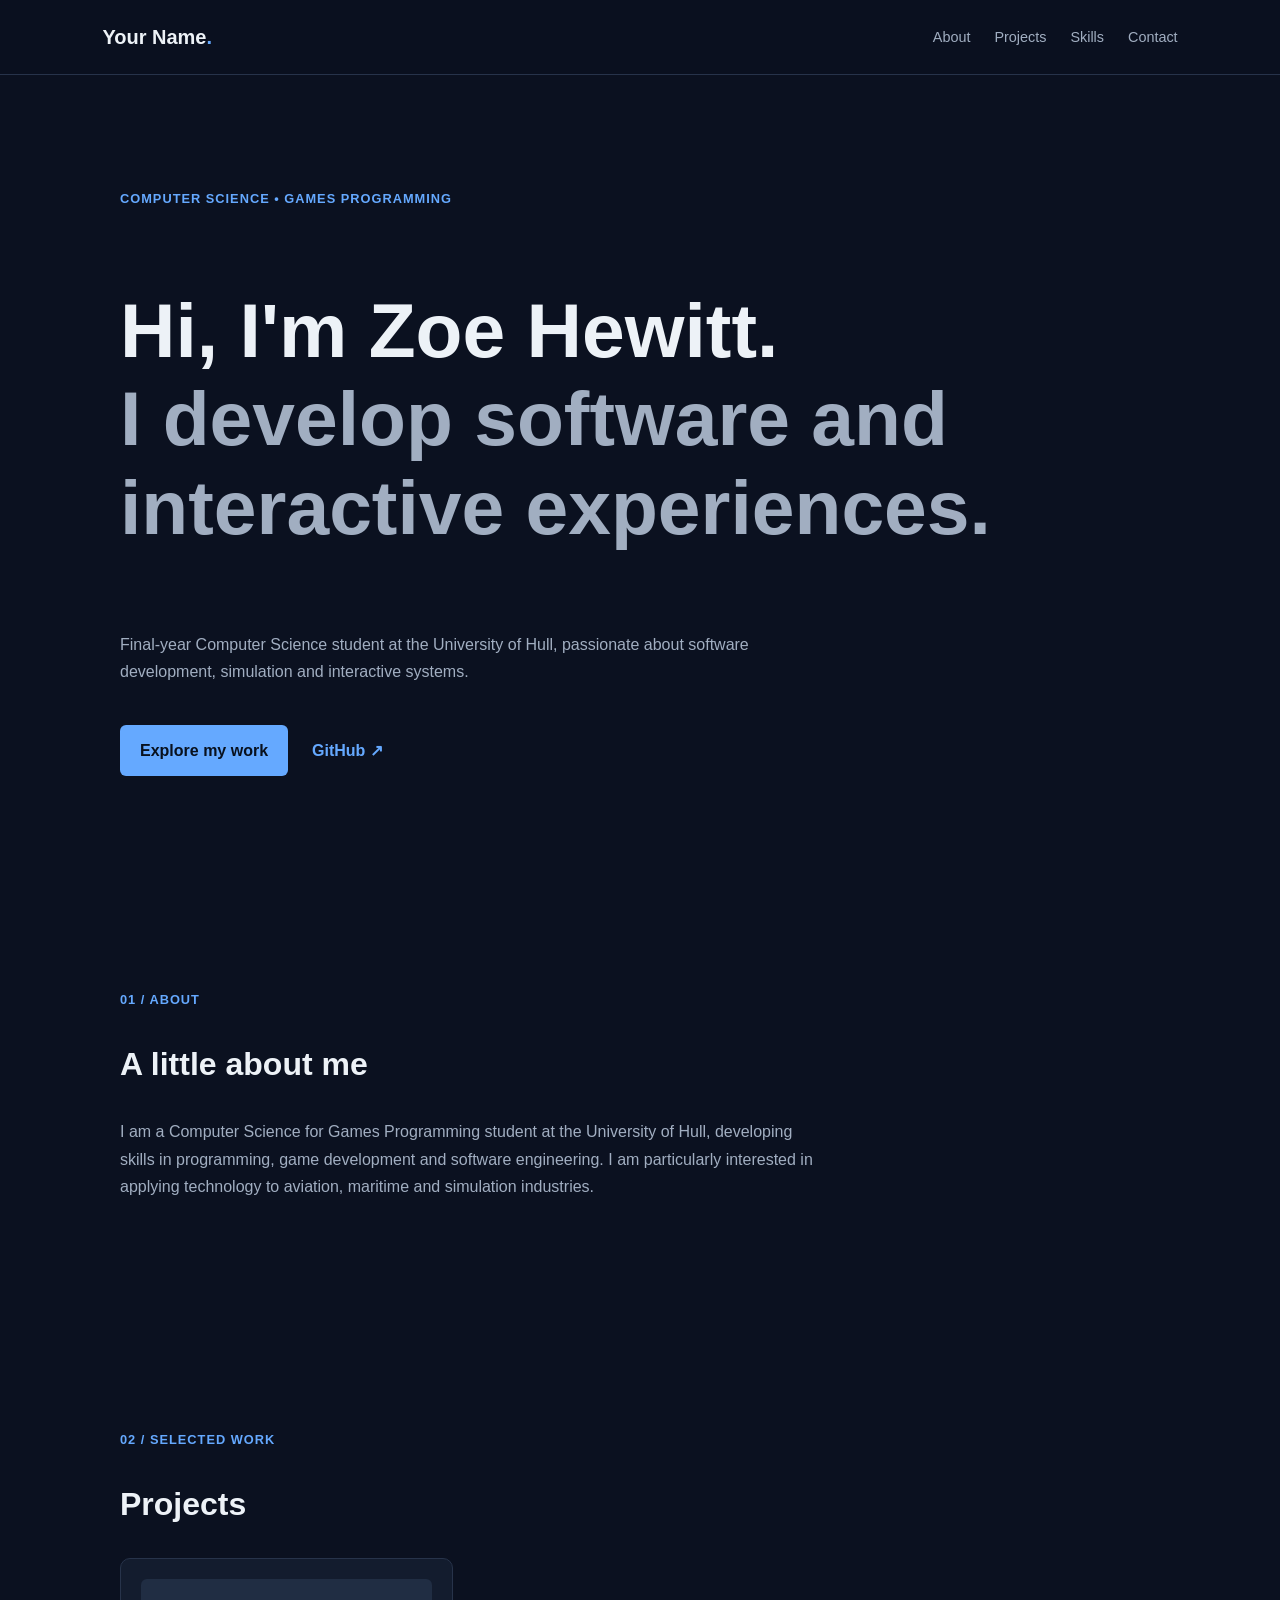
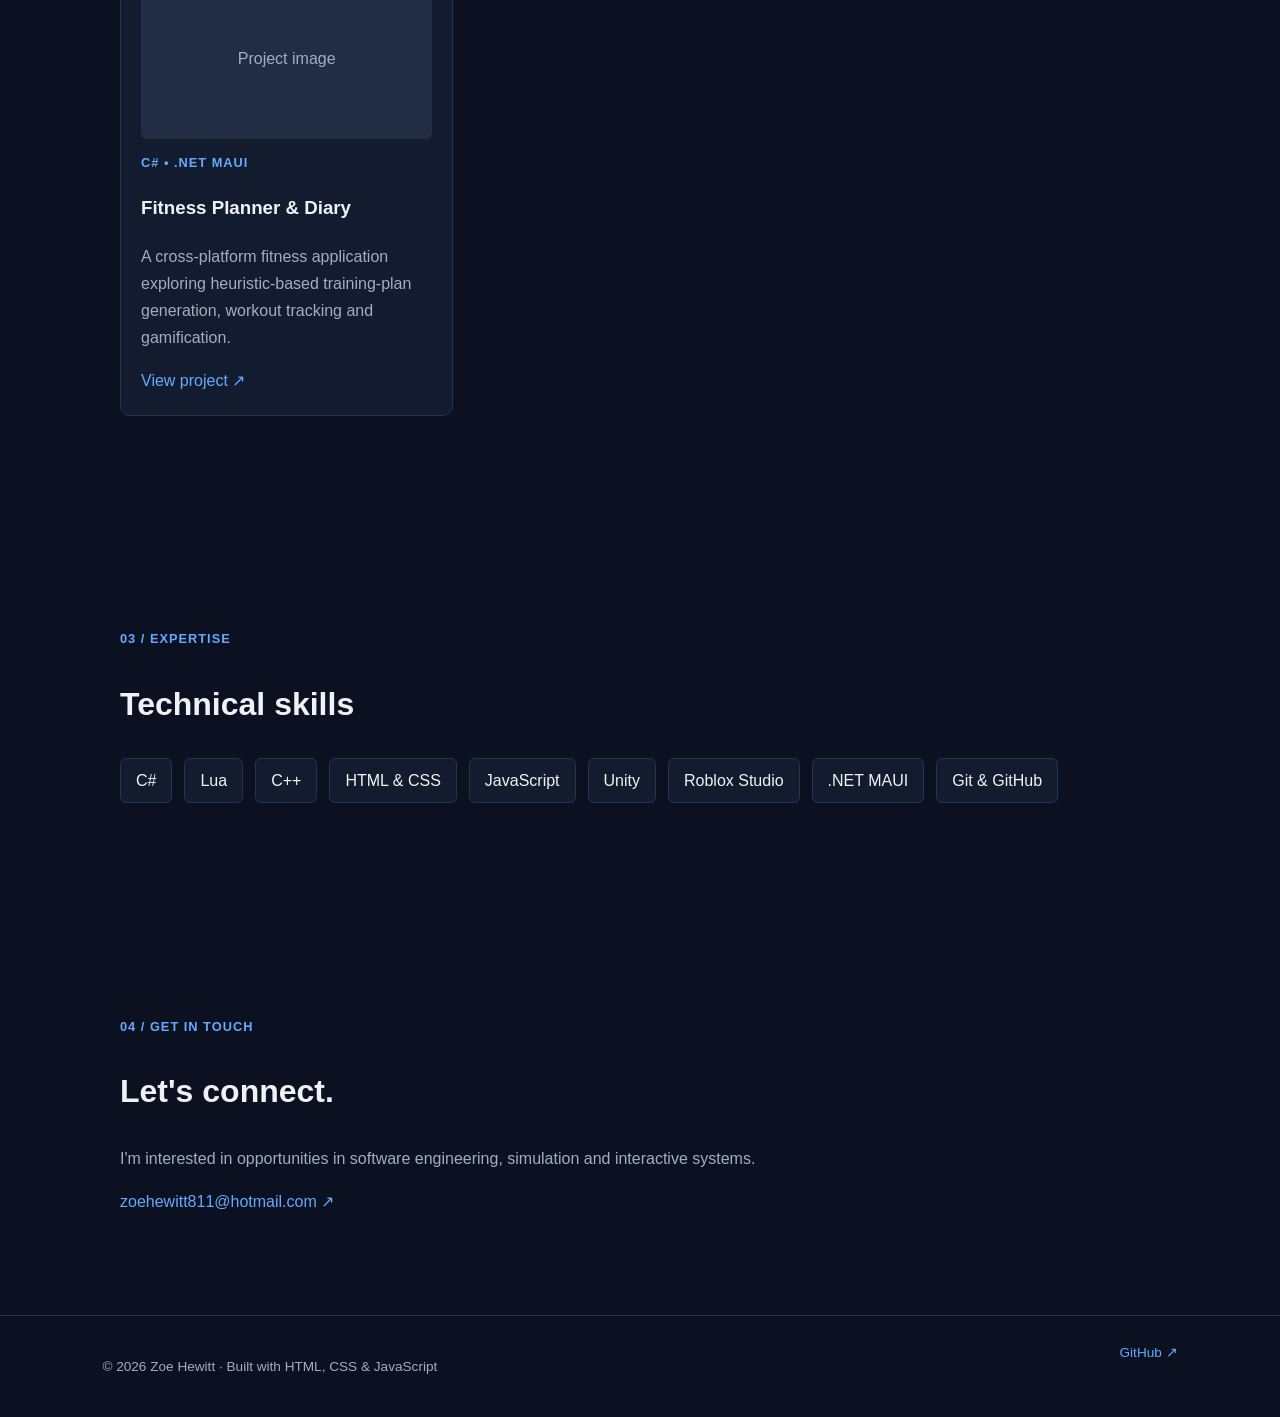
==== index.html @ d2ff05b0 "Added initial .html and style files for the beginning of a website design" ====
<!DOCTYPE html>
<html lang="en">
<head>
  <meta charset="UTF-8">
  <meta name="viewport" content="width=device-width, initial-scale=1.0">
  <meta name="description" content="Portfolio of Zoe Hewitt, a Computer Science student specialising in games programming and software development.">
  <title>Your Name | Software Developer</title>
  <link rel="stylesheet" href="css/style.css">
  <script src="js/script.js" defer></script>
</head>
<body>
  <header class="navbar">
    <a class="logo" href="#home">Your Name<span>.</span></a>
    <nav>
      <a href="#about">About</a>
      <a href="#projects">Projects</a>
      <a href="#skills">Skills</a>
      <a href="#contact">Contact</a>
    </nav>
  </header>

  <main>
    <section id="home" class="hero">
      <p class="eyebrow">Computer Science • Games Programming</p>
      <h1>Hi, I'm Zoe Hewitt.<br>
        <span>I develop software and interactive experiences.</span>
      </h1>
      <p class="intro">
        Final-year Computer Science student at the
        University of Hull, passionate about software
        development, simulation and interactive systems.
      </p>
      <div class="actions">
        <a class="button" href="#projects">Explore my work</a>
        <a class="text-link" href="https://github.com/ZoeH811">
          GitHub ↗
        </a>
      </div>
    </section>

    <section id="about" class="section">
      <p class="eyebrow">01 / About</p>
      <h2>A little about me</h2>
      <p>
        I am a Computer Science for Games Programming
        student at the University of Hull, developing
        skills in programming, game development and
        software engineering. I am particularly
        interested in applying technology to aviation,
        maritime and simulation industries.
      </p>
    </section>

    <section id="projects" class="section">
      <p class="eyebrow">02 / Selected work</p>
      <h2>Projects</h2>
      <div class="project-grid">
        <article class="project-card">
          <div class="project-image">Project image</div>
          <p class="tag">C# • .NET MAUI</p>
          <h3>Fitness Planner & Diary</h3>
          <p>
            A cross-platform fitness application
            exploring heuristic-based training-plan
            generation, workout tracking and gamification.
          </p>
          <a href="#">View project ↗</a>
        </article>
      </div>
    </section>

    <section id="skills" class="section">
      <p class="eyebrow">03 / Expertise</p>
      <h2>Technical skills</h2>
      <div class="skills">
        <span>C#</span>
        <span>Lua</span>
        <span>C++</span>
        <span>HTML & CSS</span>
        <span>JavaScript</span>
        <span>Unity</span>
        <span>Roblox Studio</span>
        <span>.NET MAUI</span>
        <span>Git & GitHub</span>
      </div>
    </section>

    <section id="contact" class="section">
      <p class="eyebrow">04 / Get in touch</p>
      <h2>Let's connect.</h2>
      <p>I'm interested in opportunities in software
        engineering, simulation and interactive systems.</p>
      <a href="mailto:zoehewitt811@hotmail.com">
        zoehewitt811@hotmail.com ↗
      </a>
    </section>
  </main>

  <footer>
    <p>© 2026 Zoe Hewitt · Built with HTML, CSS & JavaScript</p>
    <a href="https://github.com/ZoeH811">GitHub ↗</a>
  </footer>
</body>
</html>
---- css/style.css ----
:root {
  --background: #0b1120;
  --surface: #131c2e;
  --text: #edf2f7;
  --muted: #a1aec1;
  --accent: #65a9ff;
  --border: #27334a;
}

* {
  box-sizing: border-box;
  scroll-behavior: smooth;
}

body {
  margin: 0;
  background: var(--background);
  color: var(--text);
  font-family: Arial, sans-serif;
  line-height: 1.7;
}

a {
  color: var(--accent);
  text-decoration: none;
}

a:hover {
  text-decoration: underline;
}

.navbar {
  display: flex;
  justify-content: space-between;
  align-items: center;
  padding: 20px 8%;
  border-bottom: 1px solid var(--border);
  position: sticky;
  top: 0;
  background: rgba(11, 17, 32, 0.95);
  z-index: 10;
}

.logo {
  font-size: 1.25rem;
  font-weight: bold;
  color: var(--text);
}

.logo span {
  color: var(--accent);
}

nav {
  display: flex;
  gap: 24px;
}

nav a {
  color: var(--muted);
  font-size: 0.9rem;
}

.hero, .section {
  max-width: 1100px;
  margin: auto;
  padding: 100px 30px;
}

.hero {
  min-height: 75vh;
  display: flex;
  flex-direction: column;
  justify-content: center;
  align-items: flex-start;
}

.eyebrow, .tag {
  color: var(--accent);
  font-size: 0.8rem;
  font-weight: bold;
  letter-spacing: 1px;
  text-transform: uppercase;
}

h1 {
  font-size: clamp(2.5rem, 6vw, 4.8rem);
  line-height: 1.15;
  max-width: 950px;
}

h1 span {
  color: var(--muted);
}

h2 {
  font-size: 2rem;
}

.intro, .section > p:not(.eyebrow) {
  color: var(--muted);
  max-width: 700px;
}

.actions {
  display: flex;
  align-items: center;
  gap: 24px;
  margin-top: 24px;
}

.button {
  padding: 12px 20px;
  border-radius: 6px;
  color: #08111e;
  background: var(--accent);
  font-weight: bold;
}

.text-link {
  font-weight: bold;
}

.project-grid {
  display: grid;
  grid-template-columns: repeat(3, 1fr);
  gap: 20px;
}

.project-card {
  padding: 20px;
  background: var(--surface);
  border: 1px solid var(--border);
  border-radius: 10px;
}

.project-image {
  height: 160px;
  background: #202d43;
  border-radius: 6px;
  display: grid;
  place-items: center;
  color: var(--muted);
}

.project-card p:not(.tag) {
  color: var(--muted);
}

.skills {
  display: flex;
  flex-wrap: wrap;
  gap: 12px;
}

.skills span {
  background: var(--surface);
  border: 1px solid var(--border);
  padding: 8px 15px;
  border-radius: 6px;
}

footer {
  padding: 25px 8%;
  border-top: 1px solid var(--border);
  display: flex;
  justify-content: space-between;
  color: var(--muted);
  font-size: 0.85rem;
}

@media (max-width: 700px) {
  .navbar {
    flex-direction: column;
    gap: 12px;
  }

  nav {
    gap: 14px;
    flex-wrap: wrap;
    justify-content: center;
  }

  .hero, .section {
    padding: 65px 22px;
  }

  .project-grid {
    grid-template-columns: 1fr;
  }

  footer {
    flex-direction: column;
    gap: 8px;
  }
}
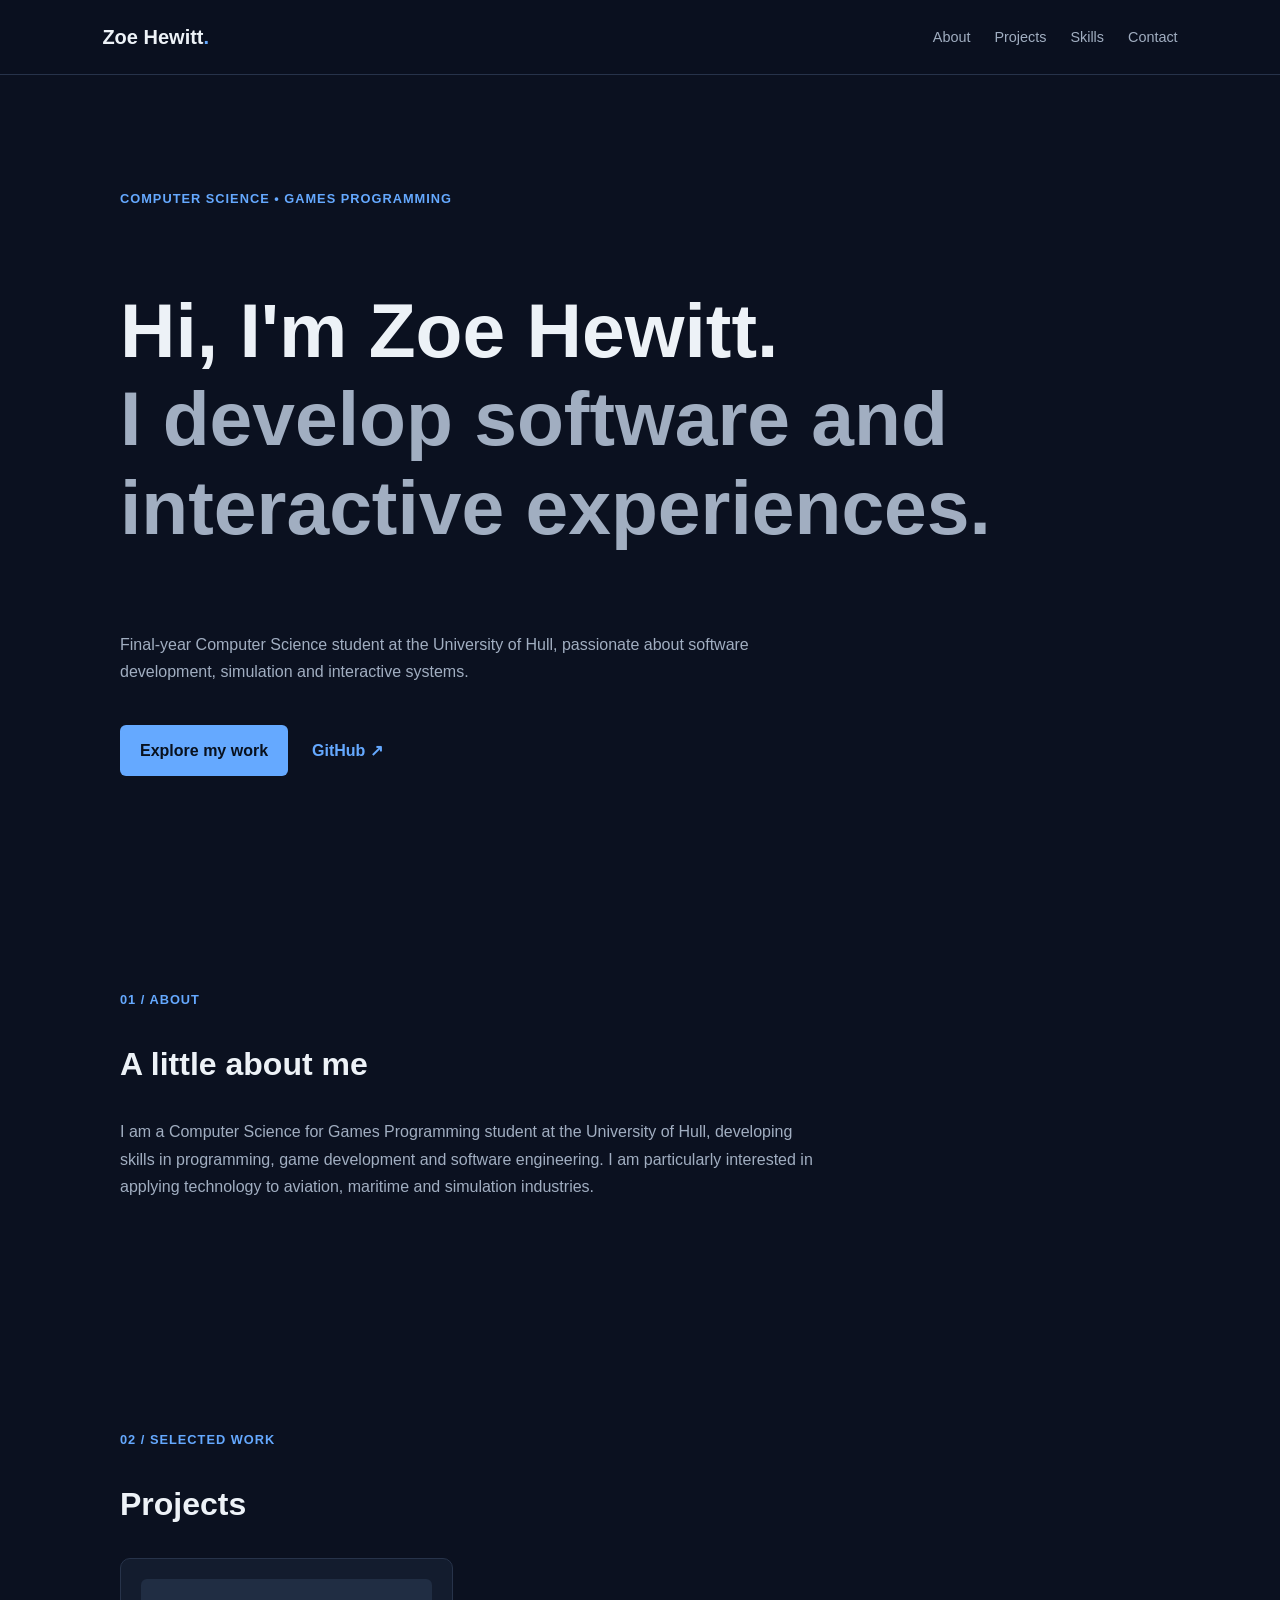
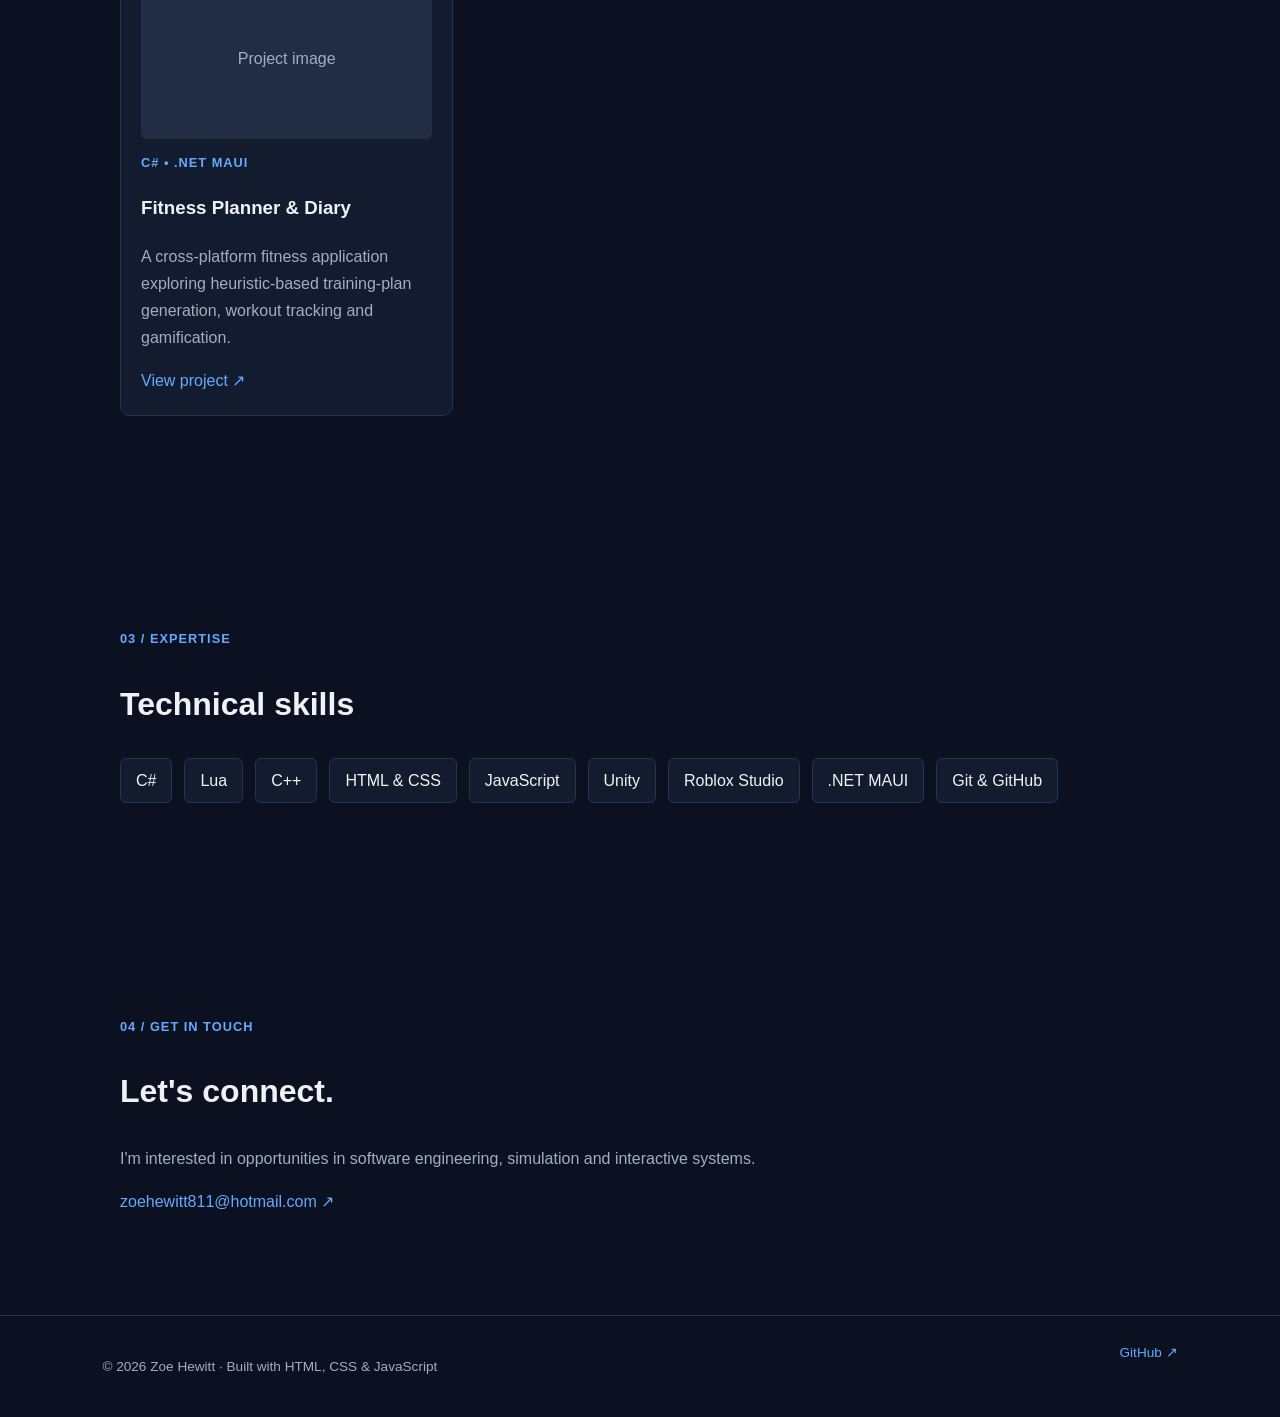
==== commit 43a98568: "Update index.html" ====
--- a/index.html
+++ b/index.html
@@ -11,7 +11,7 @@
 </head>
 <body>
   <header class="navbar">
-    <a class="logo" href="#home">Your Name<span>.</span></a>
+    <a class="logo" href="#home">Zoe Hewitt<span>.</span></a>
     <nav>
       <a href="#about">About</a>
       <a href="#projects">Projects</a>
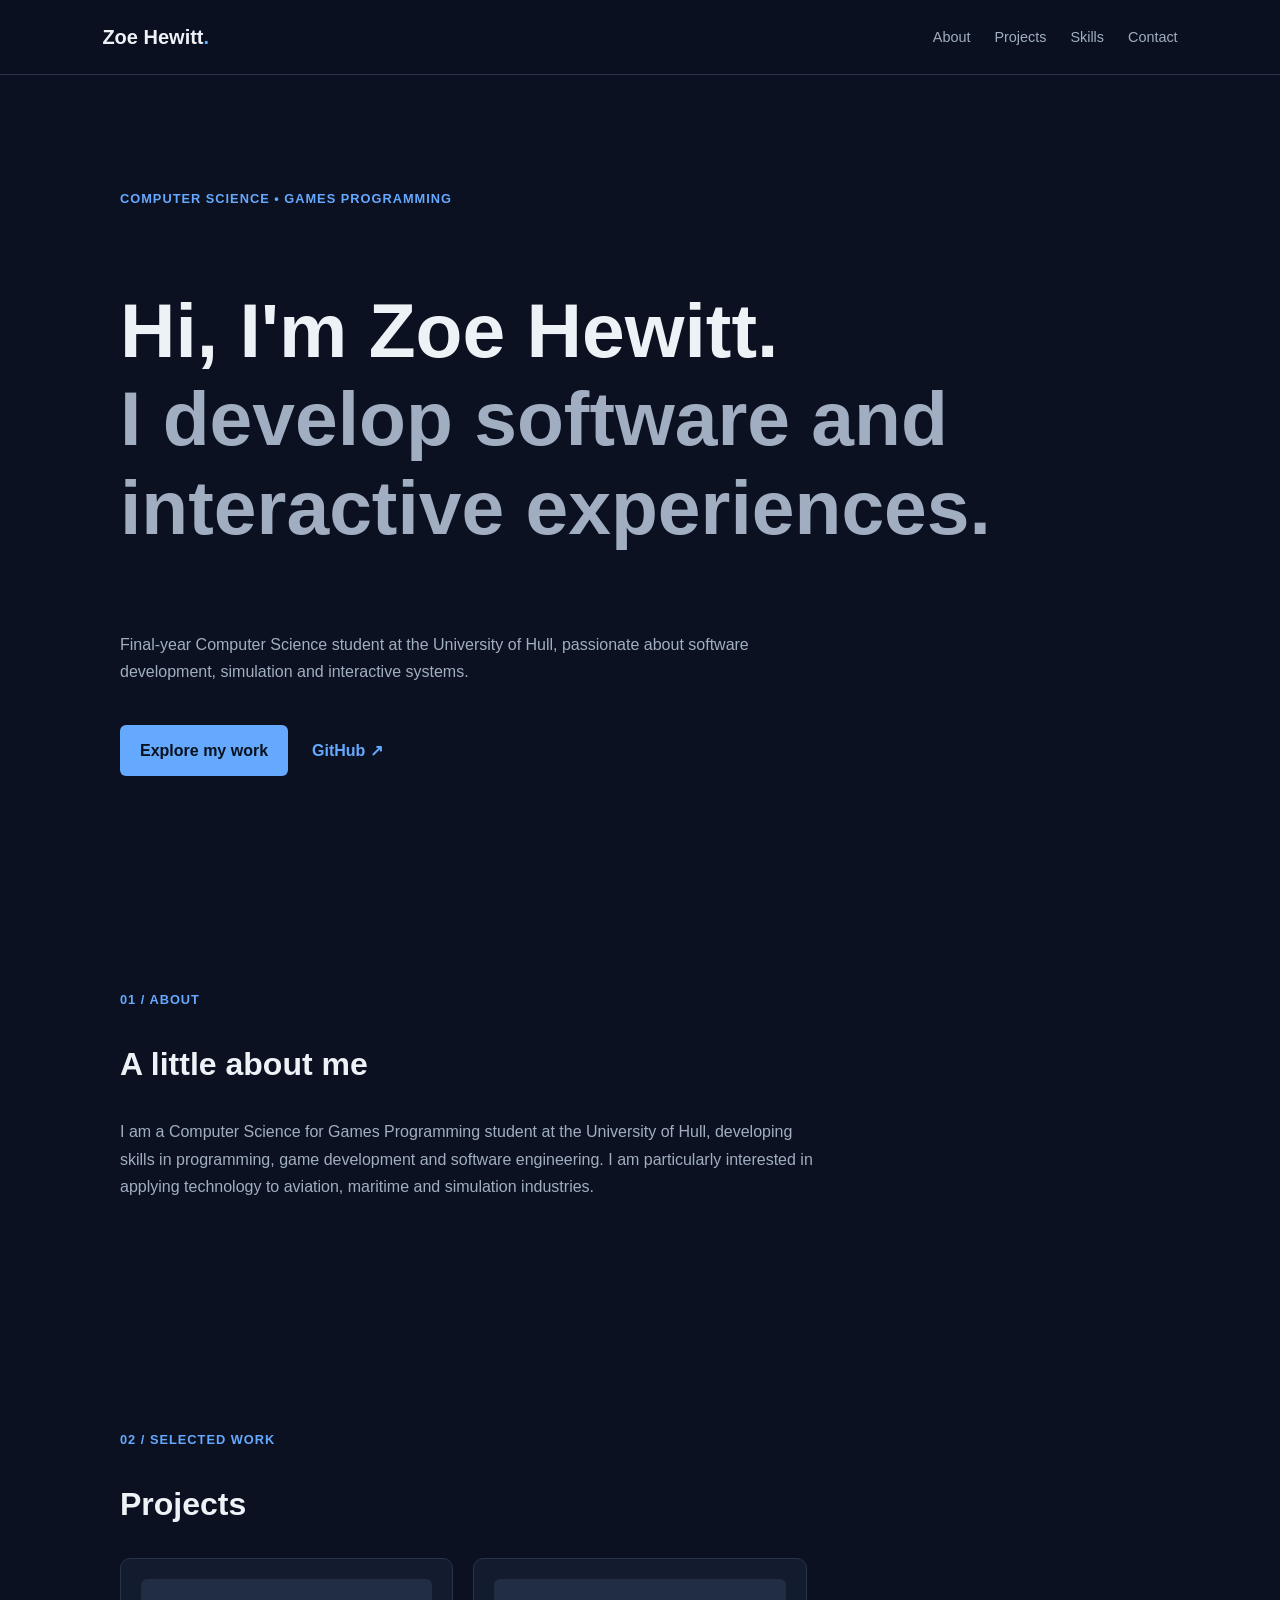
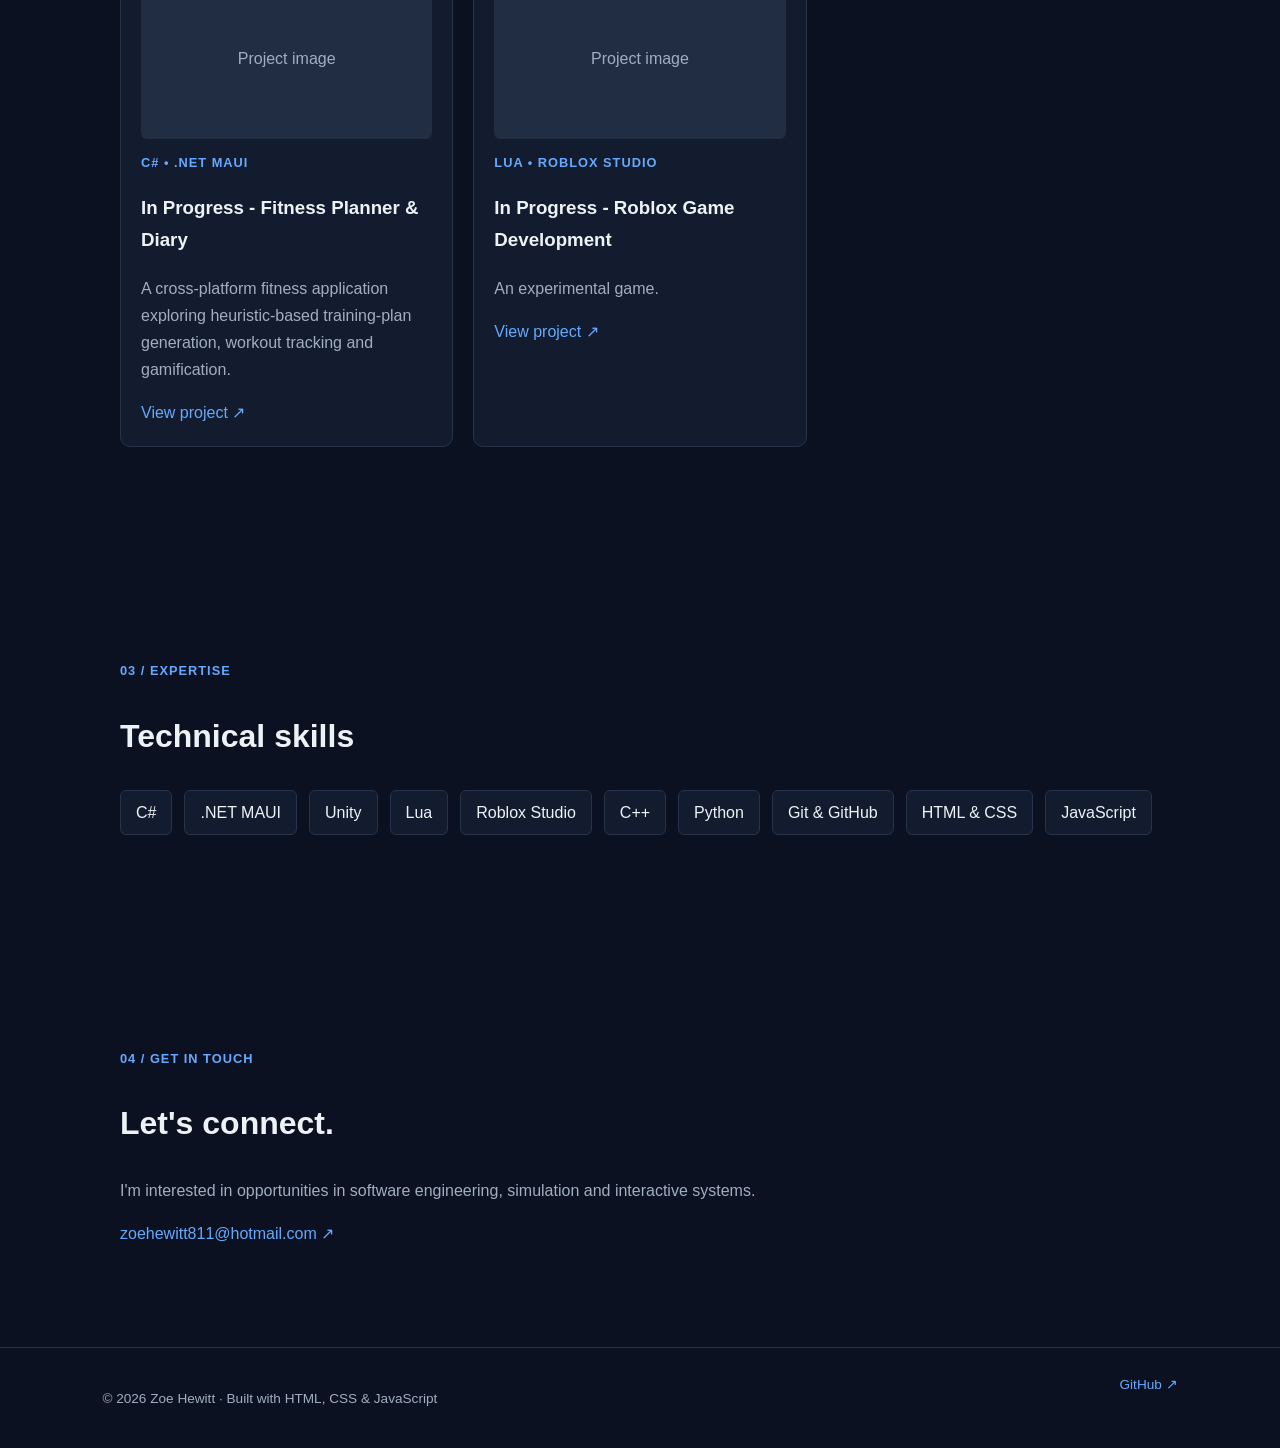
==== commit be9bab5f: "Update index.html" ====
--- a/index.html
+++ b/index.html
@@ -5,7 +5,7 @@
   <meta charset="UTF-8">
   <meta name="viewport" content="width=device-width, initial-scale=1.0">
   <meta name="description" content="Portfolio of Zoe Hewitt, a Computer Science student specialising in games programming and software development.">
-  <title>Your Name | Software Developer</title>
+  <title>Zoe Hewitt | Software Developer</title>
   <link rel="stylesheet" href="css/style.css">
   <script src="js/script.js" defer></script>
 </head>
@@ -59,11 +59,21 @@
         <article class="project-card">
           <div class="project-image">Project image</div>
           <p class="tag">C# • .NET MAUI</p>
-          <h3>Fitness Planner & Diary</h3>
+          <h3>In Progress - Fitness Planner & Diary</h3>
           <p>
             A cross-platform fitness application
             exploring heuristic-based training-plan
             generation, workout tracking and gamification.
+          </p>
+          <a href="#">View project ↗</a>
+        </article>
+
+        <article class="project-card">
+          <div class="project-image">Project image</div>
+          <p class="tag"> Lua • Roblox Studio</p>
+          <h3>In Progress - Roblox Game Development</h3>
+          <p>
+            An experimental game.
           </p>
           <a href="#">View project ↗</a>
         </article>
@@ -75,14 +85,15 @@
       <h2>Technical skills</h2>
       <div class="skills">
         <span>C#</span>
+        <span>.NET MAUI</span>
+        <span>Unity</span>
         <span>Lua</span>
+        <span>Roblox Studio</span>
         <span>C++</span>
+        <span>Python</span>
+        <span>Git & GitHub</span>
         <span>HTML & CSS</span>
         <span>JavaScript</span>
-        <span>Unity</span>
-        <span>Roblox Studio</span>
-        <span>.NET MAUI</span>
-        <span>Git & GitHub</span>
       </div>
     </section>
 
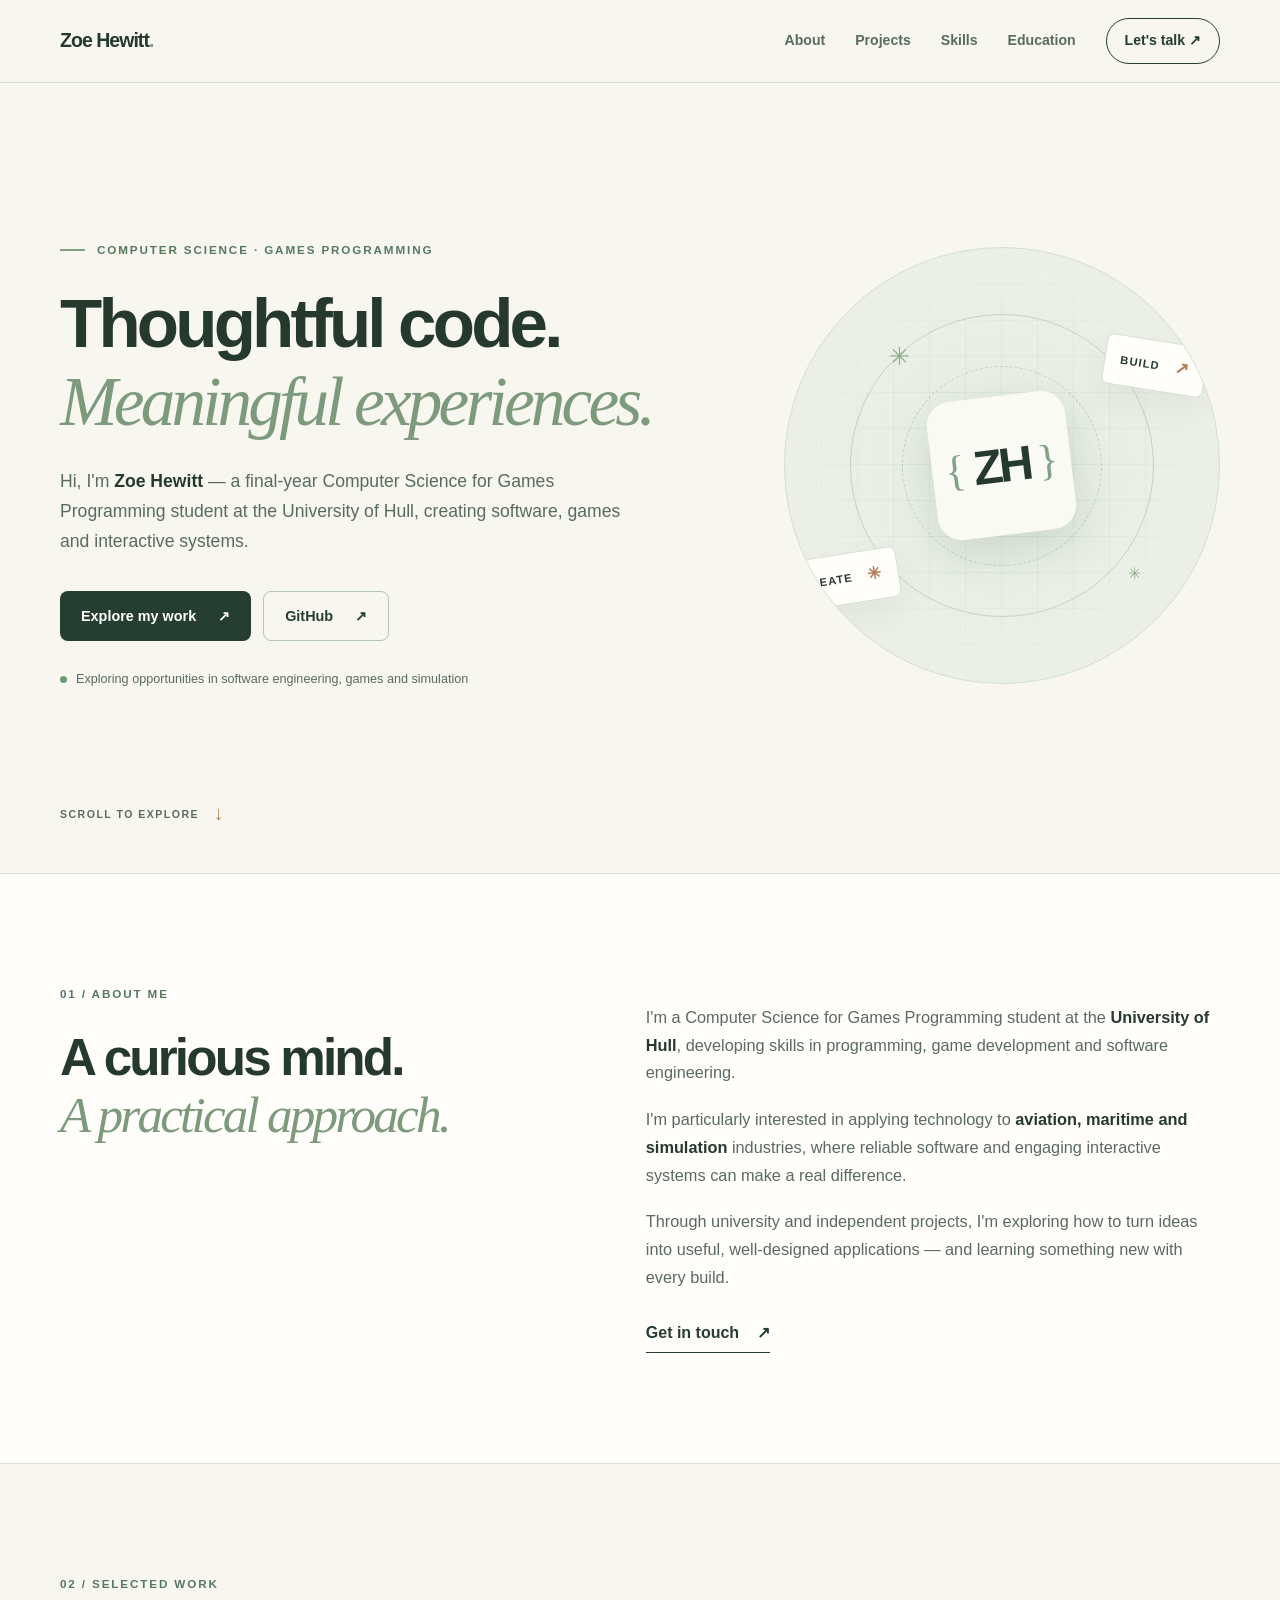
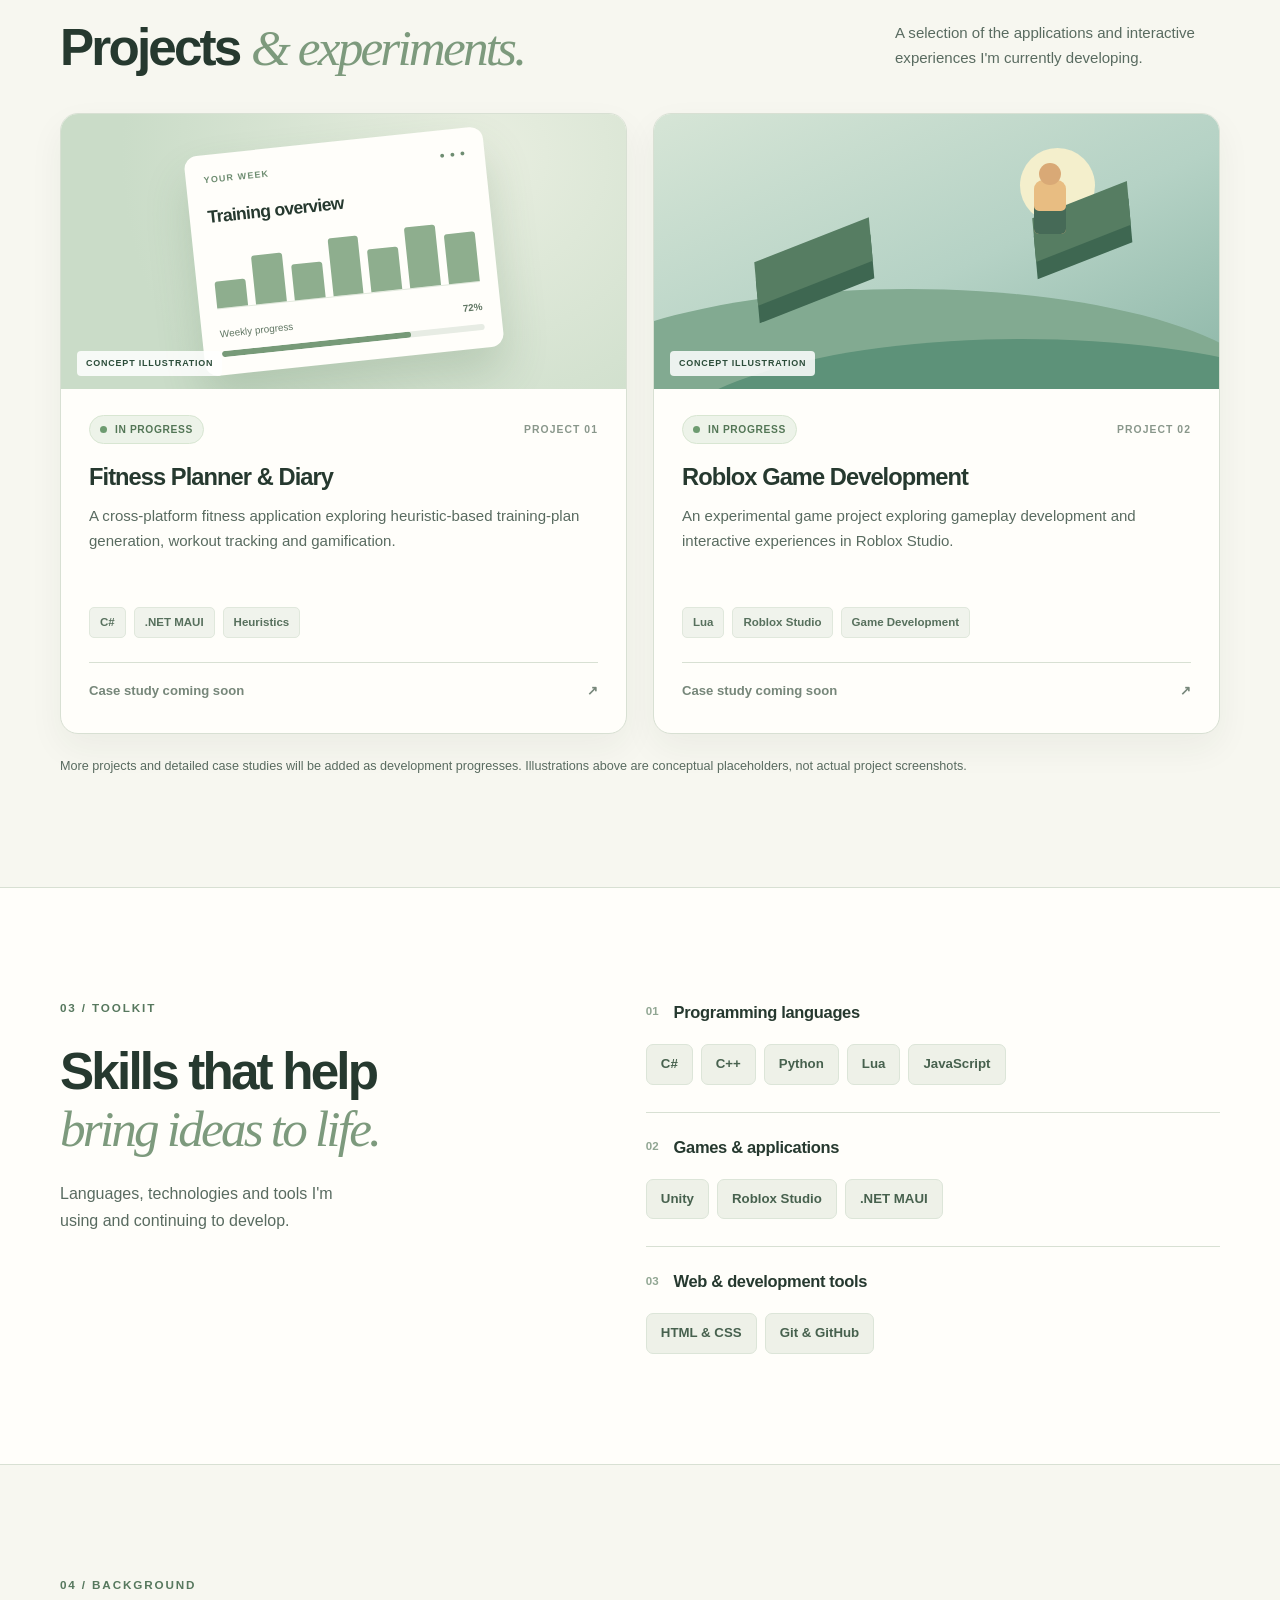
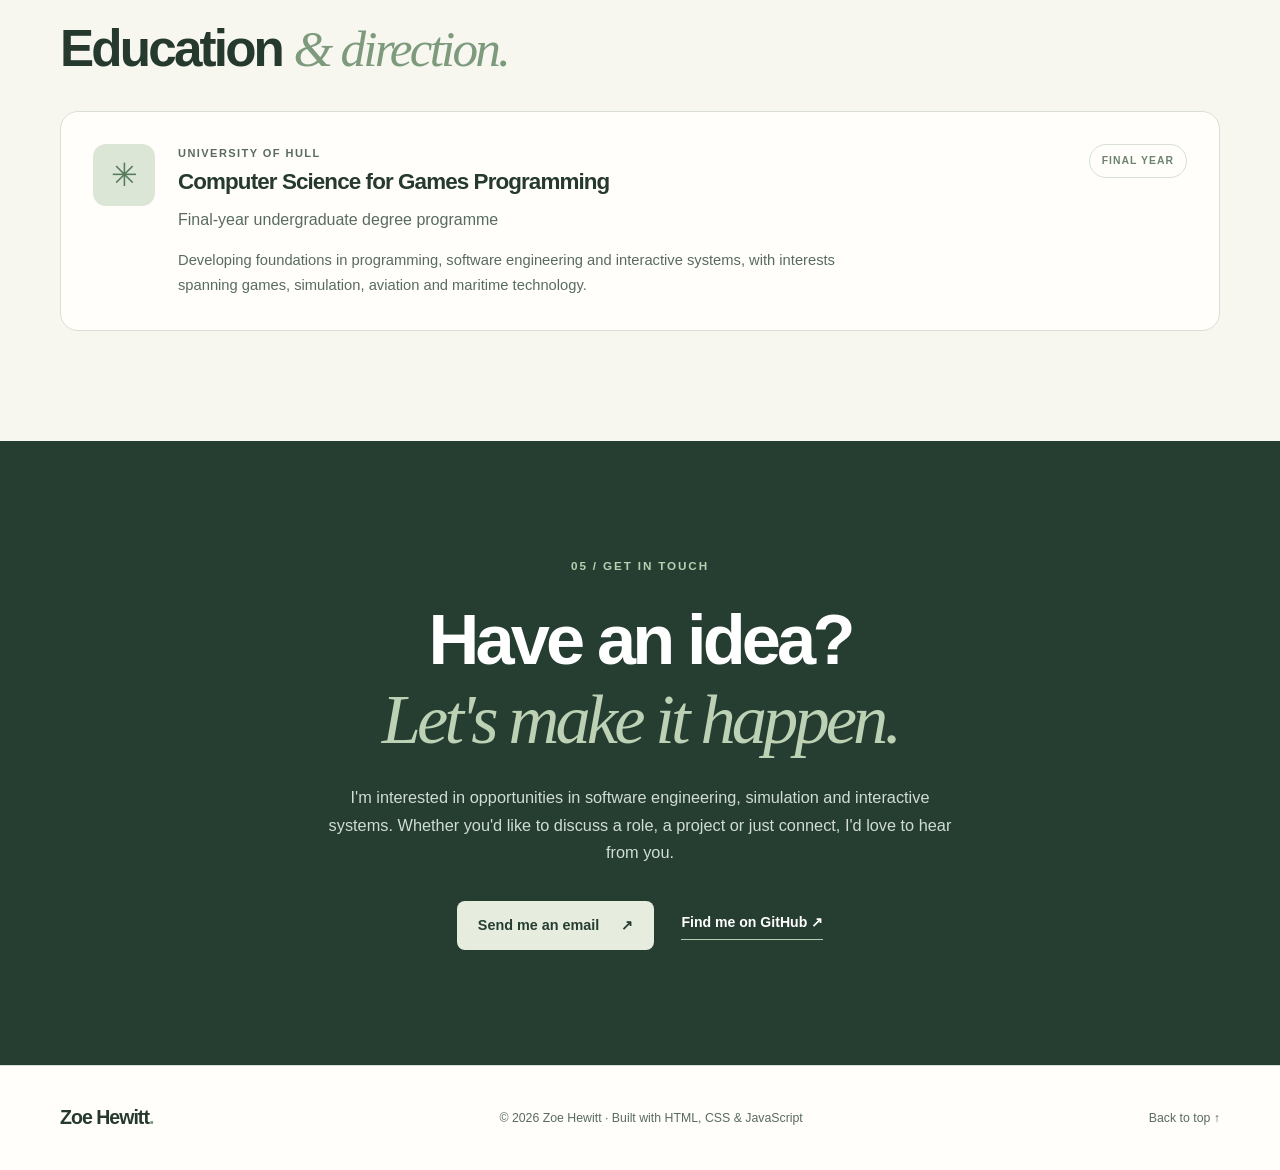
==== commit a73d1728: "Altered website framework and initial design" ====
--- a/index.html
+++ b/index.html
@@ -1,116 +1,92 @@
-
 <!DOCTYPE html>
 <html lang="en">
 <head>
   <meta charset="UTF-8">
-  <meta name="viewport" content="width=device-width, initial-scale=1.0">
-  <meta name="description" content="Portfolio of Zoe Hewitt, a Computer Science student specialising in games programming and software development.">
-  <title>Zoe Hewitt | Software Developer</title>
+  <meta name="viewport" content="width=device-width, initial-scale=1">
+  <meta name="theme-color" content="#f7f7f0">
+  <meta name="description" content="Zoe Hewitt is a final-year Computer Science for Games Programming student at the University of Hull, building software, games and interactive systems.">
+  <title>Zoe Hewitt | Games Programmer & Software Developer</title>
   <link rel="stylesheet" href="css/style.css">
   <script src="js/script.js" defer></script>
 </head>
 <body>
-  <header class="navbar">
-    <a class="logo" href="#home">Zoe Hewitt<span>.</span></a>
-    <nav>
-      <a href="#about">About</a>
-      <a href="#projects">Projects</a>
-      <a href="#skills">Skills</a>
-      <a href="#contact">Contact</a>
-    </nav>
+  <a class="skip-link" href="#main">Skip to main content</a>
+  <header class="site-header" id="top">
+    <div class="container header-inner">
+      <a class="brand" href="#home" aria-label="Zoe Hewitt, home">Zoe Hewitt<span aria-hidden="true">.</span></a>
+      <button class="menu-toggle" type="button" aria-controls="primary-navigation" aria-expanded="false" aria-label="Open navigation menu">
+        <span></span><span></span><span></span>
+      </button>
+      <nav class="site-nav" id="primary-navigation" aria-label="Main navigation">
+        <a href="#about">About</a>
+        <a href="#projects">Projects</a>
+        <a href="#skills">Skills</a>
+        <a href="#education">Education</a>
+        <a class="nav-contact" href="#contact">Let's talk <span aria-hidden="true">↗</span></a>
+      </nav>
+    </div>
   </header>
 
-  <main>
-    <section id="home" class="hero">
-      <p class="eyebrow">Computer Science • Games Programming</p>
-      <h1>Hi, I'm Zoe Hewitt.<br>
-        <span>I develop software and interactive experiences.</span>
-      </h1>
-      <p class="intro">
-        Final-year Computer Science student at the
-        University of Hull, passionate about software
-        development, simulation and interactive systems.
-      </p>
-      <div class="actions">
-        <a class="button" href="#projects">Explore my work</a>
-        <a class="text-link" href="https://github.com/ZoeH811">
-          GitHub ↗
-        </a>
+  <main id="main">
+    <section class="hero container" id="home" aria-labelledby="hero-title">
+      <div class="hero-copy">
+        <p class="eyebrow"><span class="eyebrow-line" aria-hidden="true"></span> COMPUTER SCIENCE · GAMES PROGRAMMING</p>
+        <h1 id="hero-title">Thoughtful code.<br><em>Meaningful experiences.</em></h1>
+        <p class="hero-lead">Hi, I'm <strong>Zoe Hewitt</strong> — a final-year Computer Science for Games Programming student at the University of Hull, creating software, games and interactive systems.</p>
+        <div class="hero-actions">
+          <a class="button button-primary" href="#projects">Explore my work <span aria-hidden="true">↗</span></a>
+          <a class="button button-outline" href="https://github.com/ZoeH811" target="_blank" rel="noopener noreferrer">GitHub <span aria-hidden="true">↗</span><span class="sr-only"> (opens in a new tab)</span></a>
+        </div>
+        <p class="hero-note"><span class="status-dot" aria-hidden="true"></span> Exploring opportunities in software engineering, games and simulation</p>
+      </div>
+      <div class="hero-art" aria-hidden="true">
+        <div class="art-grid"></div>
+        <div class="art-orbit orbit-one"></div><div class="art-orbit orbit-two"></div>
+        <div class="art-center"><span class="art-bracket">{</span><span class="art-mark">ZH</span><span class="art-bracket">}</span></div>
+        <div class="art-chip chip-top">BUILD <span>↗</span></div>
+        <div class="art-chip chip-bottom">CREATE <span>✳</span></div>
+        <span class="art-star star-one">✳</span><span class="art-star star-two">✳</span>
+      </div>
+      <a class="scroll-hint" href="#about">SCROLL TO EXPLORE <span aria-hidden="true">↓</span></a>
+    </section>
+
+    <section class="section about-section" id="about" aria-labelledby="about-title">
+      <div class="container split-section">
+        <div class="section-heading"><p class="eyebrow">01 / ABOUT ME</p><h2 id="about-title">A curious mind.<br><em>A practical approach.</em></h2></div>
+        <div class="section-content"><p>I'm a Computer Science for Games Programming student at the <strong>University of Hull</strong>, developing skills in programming, game development and software engineering.</p><p>I'm particularly interested in applying technology to <strong>aviation, maritime and simulation</strong> industries, where reliable software and engaging interactive systems can make a real difference.</p><p>Through university and independent projects, I'm exploring how to turn ideas into useful, well-designed applications — and learning something new with every build.</p><a class="inline-link" href="#contact">Get in touch <span aria-hidden="true">↗</span></a></div>
       </div>
     </section>
 
-    <section id="about" class="section">
-      <p class="eyebrow">01 / About</p>
-      <h2>A little about me</h2>
-      <p>
-        I am a Computer Science for Games Programming
-        student at the University of Hull, developing
-        skills in programming, game development and
-        software engineering. I am particularly
-        interested in applying technology to aviation,
-        maritime and simulation industries.
-      </p>
-    </section>
-
-    <section id="projects" class="section">
-      <p class="eyebrow">02 / Selected work</p>
-      <h2>Projects</h2>
-      <div class="project-grid">
-        <article class="project-card">
-          <div class="project-image">Project image</div>
-          <p class="tag">C# • .NET MAUI</p>
-          <h3>In Progress - Fitness Planner & Diary</h3>
-          <p>
-            A cross-platform fitness application
-            exploring heuristic-based training-plan
-            generation, workout tracking and gamification.
-          </p>
-          <a href="#">View project ↗</a>
-        </article>
-
-        <article class="project-card">
-          <div class="project-image">Project image</div>
-          <p class="tag"> Lua • Roblox Studio</p>
-          <h3>In Progress - Roblox Game Development</h3>
-          <p>
-            An experimental game.
-          </p>
-          <a href="#">View project ↗</a>
-        </article>
+    <section class="section projects-section" id="projects" aria-labelledby="projects-title">
+      <div class="container">
+        <div class="section-topline"><div><p class="eyebrow">02 / SELECTED WORK</p><h2 id="projects-title">Projects <em>& experiments.</em></h2></div><p class="section-intro">A selection of the applications and interactive experiences I'm currently developing.</p></div>
+        <div class="project-grid">
+          <article class="project-card">
+            <div class="project-visual fitness-visual" role="img" aria-label="Stylised illustration of a fitness planner application interface; not a screenshot of the actual project">
+              <div class="mock-app"><div class="mock-top"><span>YOUR WEEK</span><span>● ● ●</span></div><div class="mock-heading">Training overview</div><div class="mock-bars"><i></i><i></i><i></i><i></i><i></i><i></i><i></i></div><div class="mock-row"><span>Weekly progress</span><b>72%</b></div><div class="mock-progress"><span></span></div></div>
+              <span class="visual-label">CONCEPT ILLUSTRATION</span>
+            </div>
+            <div class="project-body"><div class="project-meta"><span class="status-pill"><span class="status-dot" aria-hidden="true"></span> IN PROGRESS</span><span class="project-index">PROJECT 01</span></div><h3>Fitness Planner & Diary</h3><p>A cross-platform fitness application exploring heuristic-based training-plan generation, workout tracking and gamification.</p><div class="tech-tags"><span>C#</span><span>.NET MAUI</span><span>Heuristics</span></div><p class="project-coming">Case study coming soon <span aria-hidden="true">↗</span></p></div>
+          </article>
+          <article class="project-card">
+            <div class="project-visual game-visual" role="img" aria-label="Stylised geometric game-world illustration; not a screenshot of the actual Roblox project"><div class="game-sun"></div><div class="game-hill hill-back"></div><div class="game-hill hill-front"></div><div class="game-platform platform-one"></div><div class="game-platform platform-two"></div><div class="game-avatar"><span></span></div><span class="visual-label">CONCEPT ILLUSTRATION</span></div>
+            <div class="project-body"><div class="project-meta"><span class="status-pill"><span class="status-dot" aria-hidden="true"></span> IN PROGRESS</span><span class="project-index">PROJECT 02</span></div><h3>Roblox Game Development</h3><p>An experimental game project exploring gameplay development and interactive experiences in Roblox Studio.</p><div class="tech-tags"><span>Lua</span><span>Roblox Studio</span><span>Game Development</span></div><p class="project-coming">Case study coming soon <span aria-hidden="true">↗</span></p></div>
+          </article>
+        </div>
+        <p class="projects-footnote">More projects and detailed case studies will be added as development progresses. Illustrations above are conceptual placeholders, not actual project screenshots.</p>
       </div>
     </section>
 
-    <section id="skills" class="section">
-      <p class="eyebrow">03 / Expertise</p>
-      <h2>Technical skills</h2>
-      <div class="skills">
-        <span>C#</span>
-        <span>.NET MAUI</span>
-        <span>Unity</span>
-        <span>Lua</span>
-        <span>Roblox Studio</span>
-        <span>C++</span>
-        <span>Python</span>
-        <span>Git & GitHub</span>
-        <span>HTML & CSS</span>
-        <span>JavaScript</span>
+    <section class="section skills-section" id="skills" aria-labelledby="skills-title">
+      <div class="container split-section"><div class="section-heading"><p class="eyebrow">03 / TOOLKIT</p><h2 id="skills-title">Skills that help<br><em>bring ideas to life.</em></h2><p class="heading-description">Languages, technologies and tools I'm using and continuing to develop.</p></div>
+        <div class="skill-groups"><div class="skill-group"><h3><span class="skill-number">01</span> Programming languages</h3><div class="skill-tags"><span>C#</span><span>C++</span><span>Python</span><span>Lua</span><span>JavaScript</span></div></div><div class="skill-group"><h3><span class="skill-number">02</span> Games & applications</h3><div class="skill-tags"><span>Unity</span><span>Roblox Studio</span><span>.NET MAUI</span></div></div><div class="skill-group"><h3><span class="skill-number">03</span> Web & development tools</h3><div class="skill-tags"><span>HTML & CSS</span><span>Git & GitHub</span></div></div></div>
       </div>
     </section>
 
-    <section id="contact" class="section">
-      <p class="eyebrow">04 / Get in touch</p>
-      <h2>Let's connect.</h2>
-      <p>I'm interested in opportunities in software
-        engineering, simulation and interactive systems.</p>
-      <a href="mailto:zoehewitt811@hotmail.com">
-        zoehewitt811@hotmail.com ↗
-      </a>
-    </section>
+    <section class="section education-section" id="education" aria-labelledby="education-title"><div class="container"><p class="eyebrow">04 / BACKGROUND</p><h2 id="education-title">Education <em>& direction.</em></h2><div class="education-card"><div class="education-icon" aria-hidden="true">✳</div><div class="education-info"><p class="education-label">UNIVERSITY OF HULL</p><h3>Computer Science for Games Programming</h3><p>Final-year undergraduate degree programme</p><p class="education-detail">Developing foundations in programming, software engineering and interactive systems, with interests spanning games, simulation, aviation and maritime technology.</p></div><span class="education-badge">FINAL YEAR</span></div></div></section>
+
+    <section class="contact-section" id="contact" aria-labelledby="contact-title"><div class="container contact-inner"><p class="eyebrow">05 / GET IN TOUCH</p><h2 id="contact-title">Have an idea?<br><em>Let's make it happen.</em></h2><p>I'm interested in opportunities in software engineering, simulation and interactive systems. Whether you'd like to discuss a role, a project or just connect, I'd love to hear from you.</p><div class="contact-actions"><a class="button button-light" href="mailto:zoehewitt811@hotmail.com">Send me an email <span aria-hidden="true">↗</span></a><a class="contact-github" href="https://github.com/ZoeH811" target="_blank" rel="noopener noreferrer">Find me on GitHub <span aria-hidden="true">↗</span><span class="sr-only"> (opens in a new tab)</span></a></div></div></section>
   </main>
-
-  <footer>
-    <p>© 2026 Zoe Hewitt · Built with HTML, CSS & JavaScript</p>
-    <a href="https://github.com/ZoeH811">GitHub ↗</a>
-  </footer>
+  <footer class="site-footer"><div class="container footer-inner"><a class="brand" href="#home">Zoe Hewitt<span aria-hidden="true">.</span></a><p>© <span id="current-year">2026</span> Zoe Hewitt · Built with HTML, CSS & JavaScript</p><a class="back-to-top" href="#top">Back to top ↑</a></div></footer>
 </body>
-</html>+</html>
--- a/css/style.css
+++ b/css/style.css
@@ -1,197 +1,1146 @@
-
 :root {
-  --background: #0b1120;
-  --surface: #131c2e;
-  --text: #edf2f7;
-  --muted: #a1aec1;
-  --accent: #65a9ff;
-  --border: #27334a;
-}
-
-* {
-  box-sizing: border-box;
-  scroll-behavior: smooth;
+    color-scheme:light;
+    --background:#f7f7f0;
+    --surface:#fffefa;
+    --surface-alt:#eef1e8;
+    --forest:#263d32;
+    --forest-dark:#1c3128;
+    --text:#26392f;
+    --muted:#596b60;
+    --sage:#819d82;
+    --sage-soft:#dce6d7;
+    --copper:#b47d57;
+    --border:#d8e0d3;
+    --container:1160px;
+    --radius:18px;
+    --shadow:0 14px 35px rgba(31,57,39,.055)
+}
+
+*,*::before,*::after {
+    box-sizing:border-box
+}
+
+html {
+    scroll-behavior:smooth;
+    scroll-padding-top:92px
 }
 
 body {
-  margin: 0;
-  background: var(--background);
-  color: var(--text);
-  font-family: Arial, sans-serif;
-  line-height: 1.7;
+    margin:0;
+    background:var(--background);
+    color:var(--text);
+    font-family:Inter,ui-sans-serif,-apple-system,BlinkMacSystemFont,"Segoe UI",sans-serif;
+    line-height:1.7;
+    -webkit-font-smoothing:antialiased
 }
 
 a {
-  color: var(--accent);
-  text-decoration: none;
-}
-
-a:hover {
-  text-decoration: underline;
-}
-
-.navbar {
-  display: flex;
-  justify-content: space-between;
-  align-items: center;
-  padding: 20px 8%;
-  border-bottom: 1px solid var(--border);
-  position: sticky;
-  top: 0;
-  background: rgba(11, 17, 32, 0.95);
-  z-index: 10;
-}
-
-.logo {
-  font-size: 1.25rem;
-  font-weight: bold;
-  color: var(--text);
-}
-
-.logo span {
-  color: var(--accent);
-}
-
-nav {
-  display: flex;
-  gap: 24px;
-}
-
-nav a {
-  color: var(--muted);
-  font-size: 0.9rem;
-}
-
-.hero, .section {
-  max-width: 1100px;
-  margin: auto;
-  padding: 100px 30px;
+    color:inherit;
+    text-decoration:none
+}
+
+button {
+    font:inherit
+}
+
+a,button {
+    -webkit-tap-highlight-color:transparent
+}
+
+a:focus-visible,button:focus-visible {
+    outline:3px solid var(--copper);
+    outline-offset:4px
+}
+
+.sr-only {
+    position:absolute;
+    width:1px;
+    height:1px;
+    padding:0;
+    margin:-1px;
+    overflow:hidden;
+    clip:rect(0,0,0,0);
+    white-space:nowrap;
+    border:0
+}
+
+.skip-link {
+    position:fixed;
+    z-index:100;
+    left:12px;
+    top:-70px;
+    padding:10px 18px;
+    background:var(--forest);
+    color:white;
+    border-radius:8px
+}
+
+.skip-link:focus {
+    top:12px
+}
+
+.container {
+    width:min(calc(100% - 64px),var(--container));
+    margin-inline:auto
+}
+
+.site-header {
+    position:sticky;
+    top:0;
+    z-index:50;
+    background:rgba(247,247,240,.95);
+    border-bottom:1px solid var(--border);
+    backdrop-filter:blur(18px);
+    -webkit-backdrop-filter:blur(18px)
+}
+
+.header-inner {
+    min-height:82px;
+    display:flex;
+    align-items:center;
+    justify-content:space-between;
+    gap:20px
+}
+
+.brand {
+    font-size:1.22rem;
+    letter-spacing:-.05em;
+    font-weight:800;
+    white-space:nowrap
+}
+
+.brand span {
+    color:var(--sage)
+}
+
+.site-nav {
+    display:flex;
+    align-items:center;
+    gap:30px
+}
+
+.site-nav a {
+    font-size:.88rem;
+    font-weight:600;
+    color:var(--muted);
+    transition:color .2s
+}
+
+.site-nav a:hover,.site-nav a[aria-current="location"] {
+    color:var(--forest)
+}
+
+.site-nav .nav-contact {
+    border:1px solid var(--forest);
+    border-radius:100px;
+    padding:10px 18px;
+    color:var(--forest)
+}
+
+.site-nav .nav-contact:hover {
+    background:var(--forest);
+    color:#fff
+}
+
+.menu-toggle {
+    display:none
 }
 
 .hero {
-  min-height: 75vh;
-  display: flex;
-  flex-direction: column;
-  justify-content: center;
-  align-items: flex-start;
-}
-
-.eyebrow, .tag {
-  color: var(--accent);
-  font-size: 0.8rem;
-  font-weight: bold;
-  letter-spacing: 1px;
-  text-transform: uppercase;
+    min-height:680px;
+    min-height:min(790px,calc(100svh - 82px));
+    display:grid;
+    grid-template-columns:minmax(0,1.2fr) minmax(300px,.8fr);
+    align-items:center;
+    column-gap:6%;
+    position:relative;
+    padding-block:105px 130px
+}
+
+.eyebrow {
+    display:flex;
+    align-items:center;
+    gap:12px;
+    margin:0 0 25px;
+    font-size:.73rem;
+    font-weight:800;
+    letter-spacing:.16em;
+    color:#57785e
+}
+
+.eyebrow-line {
+    height:2px;
+    width:25px;
+    background:var(--sage)
+}
+
+h1,h2,h3,p {
+    overflow-wrap:break-word
+}
+
+h1,h2 {
+    letter-spacing:-.055em;
+    line-height:1.12
 }
 
 h1 {
-  font-size: clamp(2.5rem, 6vw, 4.8rem);
-  line-height: 1.15;
-  max-width: 950px;
-}
-
-h1 span {
-  color: var(--muted);
-}
-
-h2 {
-  font-size: 2rem;
-}
-
-.intro, .section > p:not(.eyebrow) {
-  color: var(--muted);
-  max-width: 700px;
-}
-
-.actions {
-  display: flex;
-  align-items: center;
-  gap: 24px;
-  margin-top: 24px;
+    font-size:clamp(3rem,5.4vw,5.35rem);
+    margin:0 0 27px;
+    font-weight:750
+}
+
+h1 em,h2 em {
+    font-family:Georgia,"Times New Roman",serif;
+    font-weight:400;
+    letter-spacing:-.055em;
+    color:#7d9a7d
+}
+
+h1 em {
+    white-space:nowrap
+}
+
+.hero-lead {
+    font-size:1.1rem;
+    color:var(--muted);
+    max-width:590px;
+    margin:0
+}
+
+.hero-lead strong {
+    color:var(--text)
+}
+
+.hero-actions {
+    display:flex;
+    gap:12px;
+    flex-wrap:wrap;
+    margin-top:34px
 }
 
 .button {
-  padding: 12px 20px;
-  border-radius: 6px;
-  color: #08111e;
-  background: var(--accent);
-  font-weight: bold;
-}
-
-.text-link {
-  font-weight: bold;
+    min-height:49px;
+    display:inline-flex;
+    align-items:center;
+    justify-content:center;
+    gap:22px;
+    padding:12px 21px;
+    border-radius:8px;
+    font-size:.9rem;
+    font-weight:750;
+    transition:background .2s,transform .2s,color .2s,border-color .2s
+}
+
+.button:hover {
+    transform:translateY(-2px)
+}
+
+.button-primary {
+    background:var(--forest);
+    color:#fff
+}
+
+.button-primary:hover {
+    background:#3b5b48
+}
+
+.button-outline {
+    border:1px solid #b6c4b6;
+    color:var(--forest)
+}
+
+.button-outline:hover {
+    background:var(--sage-soft)
+}
+
+.hero-note {
+    display:flex;
+    align-items:center;
+    gap:9px;
+    color:var(--muted);
+    font-size:.79rem;
+    margin:28px 0 0
+}
+
+.status-dot {
+    width:7px;
+    height:7px;
+    display:inline-block;
+    flex:none;
+    background:#6d9b70;
+    border-radius:50%
+}
+
+.hero-art {
+    aspect-ratio:1;
+    position:relative;
+    border:1px solid #d2dfd0;
+    border-radius:50%;
+    background:radial-gradient(circle at 50% 50%,#e5ede0 0%,#e9efe6 47%,#f2f4ed 70%);
+    overflow:hidden;
+    box-shadow:inset 0 0 80px rgba(106,144,109,.08)
+}
+
+.art-grid {
+    position:absolute;
+    inset:0;
+    background-image:linear-gradient(#8aa48a1e 1px,transparent 1px),linear-gradient(90deg,#8aa48a1e 1px,transparent 1px);
+    background-size:36px 36px;
+    mask-image:radial-gradient(circle,#000 25%,transparent 75%)
+}
+
+.art-orbit {
+    position:absolute;
+    border:1px solid rgba(89,127,91,.25);
+    border-radius:50%;
+    inset:15%
+}
+
+.orbit-two {
+    inset:27%;
+    border-style:dashed;
+    transform:rotate(25deg)
+}
+
+.art-center {
+    position:absolute;
+    inset:34%;
+    display:flex;
+    align-items:center;
+    justify-content:center;
+    gap:8px;
+    background:#f9faf4;
+    border-radius:24px;
+    box-shadow:0 15px 40px #2e493322;
+    transform:rotate(-7deg)
+}
+
+.art-mark {
+    font-weight:800;
+    font-size:clamp(1.5rem,4vw,3rem);
+    letter-spacing:-.08em
+}
+
+.art-bracket {
+    font-family:Georgia,serif;
+    font-size:clamp(1.6rem,3.5vw,2.7rem);
+    color:#83a184
+}
+
+.art-chip {
+    position:absolute;
+    display:flex;
+    gap:15px;
+    align-items:center;
+    background:#fffefa;
+    border:1px solid var(--border);
+    padding:10px 15px;
+    border-radius:7px;
+    font-size:.7rem;
+    letter-spacing:.1em;
+    font-weight:800;
+    box-shadow:var(--shadow)
+}
+
+.art-chip span {
+    color:var(--copper);
+    font-size:1.05rem
+}
+
+.chip-top {
+    top:21%;
+    right:3%;
+    transform:rotate(9deg)
+}
+
+.chip-bottom {
+    bottom:18%;
+    left:0;
+    transform:rotate(-9deg)
+}
+
+.art-star {
+    position:absolute;
+    color:#91ae90;
+    font-size:25px
+}
+
+.star-one {
+    top:20%;
+    left:24%
+}
+
+.star-two {
+    right:18%;
+    bottom:22%;
+    font-size:16px
+}
+
+.scroll-hint {
+    position:absolute;
+    bottom:42px;
+    left:0;
+    font-size:.66rem;
+    font-weight:800;
+    letter-spacing:.14em;
+    color:var(--muted);
+    display:flex;
+    gap:15px;
+    align-items:center
+}
+
+.scroll-hint span {
+    font-size:1.2rem;
+    color:var(--copper)
+}
+
+.section {
+    padding-block:110px
+}
+
+.about-section {
+    background:var(--surface);
+    border-block:1px solid var(--border)
+}
+
+.split-section {
+    display:grid;
+    grid-template-columns:.9fr 1.1fr;
+    gap:10%
+}
+
+.section h2 {
+    font-size:clamp(2.3rem,4vw,3.65rem);
+    margin:0
+}
+
+.section-content {
+    padding-top:20px
+}
+
+.section-content p {
+    color:var(--muted);
+    margin:0 0 19px;
+    font-size:1.02rem
+}
+
+.section-content strong {
+    color:var(--text)
+}
+
+.inline-link {
+    display:inline-flex;
+    align-items:center;
+    gap:18px;
+    color:var(--forest);
+    border-bottom:1px solid var(--forest);
+    font-weight:750;
+    margin-top:9px;
+    padding-bottom:5px
+}
+
+.inline-link:hover {
+    color:#63846a
+}
+
+.section-topline {
+    display:flex;
+    align-items:end;
+    justify-content:space-between;
+    gap:40px;
+    margin-bottom:37px
+}
+
+.section-intro {
+    max-width:325px;
+    margin:0 0 5px;
+    color:var(--muted);
+    font-size:.94rem
 }
 
 .project-grid {
-  display: grid;
-  grid-template-columns: repeat(3, 1fr);
-  gap: 20px;
+    display:grid;
+    grid-template-columns:repeat(2,minmax(0,1fr));
+    gap:26px
 }
 
 .project-card {
-  padding: 20px;
-  background: var(--surface);
-  border: 1px solid var(--border);
-  border-radius: 10px;
-}
-
-.project-image {
-  height: 160px;
-  background: #202d43;
-  border-radius: 6px;
-  display: grid;
-  place-items: center;
-  color: var(--muted);
-}
-
-.project-card p:not(.tag) {
-  color: var(--muted);
-}
-
-.skills {
-  display: flex;
-  flex-wrap: wrap;
-  gap: 12px;
-}
-
-.skills span {
-  background: var(--surface);
-  border: 1px solid var(--border);
-  padding: 8px 15px;
-  border-radius: 6px;
-}
-
-footer {
-  padding: 25px 8%;
-  border-top: 1px solid var(--border);
-  display: flex;
-  justify-content: space-between;
-  color: var(--muted);
-  font-size: 0.85rem;
-}
-
-@media (max-width: 700px) {
-  .navbar {
-    flex-direction: column;
-    gap: 12px;
-  }
-
-  nav {
-    gap: 14px;
-    flex-wrap: wrap;
-    justify-content: center;
-  }
-
-  .hero, .section {
-    padding: 65px 22px;
-  }
-
-  .project-grid {
-    grid-template-columns: 1fr;
-  }
-
-  footer {
-    flex-direction: column;
-    gap: 8px;
-  }
-}+    background:var(--surface);
+    border:1px solid var(--border);
+    border-radius:var(--radius);
+    overflow:hidden;
+    box-shadow:var(--shadow);
+    transition:transform .2s,border-color .2s,box-shadow .2s
+}
+
+.project-card:hover {
+    transform:translateY(-4px);
+    border-color:#aabfa9;
+    box-shadow:0 18px 40px rgba(31,57,39,.09)
+}
+
+.project-visual {
+    height:275px;
+    position:relative;
+    overflow:hidden;
+    display:flex;
+    align-items:center;
+    justify-content:center
+}
+
+.fitness-visual {
+    background:radial-gradient(circle at 75% 15%,#e8eee0,#cadcc8 75%)
+}
+
+.mock-app {
+    width:63%;
+    max-width:300px;
+    background:#fffefa;
+    padding:18px;
+    border-radius:13px;
+    box-shadow:0 25px 45px #3e684233;
+    transform:rotate(-6deg)
+}
+
+.mock-top {
+    display:flex;
+    justify-content:space-between;
+    color:#6e8d71;
+    font-size:.56rem;
+    letter-spacing:.13em;
+    font-weight:800
+}
+
+.mock-heading {
+    font-size:1.1rem;
+    font-weight:800;
+    letter-spacing:-.04em;
+    margin:15px 0
+}
+
+.mock-bars {
+    height:62px;
+    display:flex;
+    gap:8px;
+    align-items:end;
+    border-bottom:1px solid #e2e9dd
+}
+
+.mock-bars i {
+    flex:1;
+    background:#8eae8e;
+    border-radius:3px 3px 0 0;
+    height:45%
+}
+
+.mock-bars i:nth-child(2) {
+    height:80%
+}
+
+.mock-bars i:nth-child(3) {
+    height:60%
+}
+
+.mock-bars i:nth-child(4) {
+    height:95%
+}
+
+.mock-bars i:nth-child(5) {
+    height:70%
+}
+
+.mock-bars i:nth-child(6) {
+    height:100%
+}
+
+.mock-bars i:nth-child(7) {
+    height:83%
+}
+
+.mock-row {
+    display:flex;
+    justify-content:space-between;
+    margin-top:17px;
+    font-size:.62rem;
+    color:#607663
+}
+
+.mock-progress {
+    height:6px;
+    background:#e7ece4;
+    border-radius:10px;
+    margin-top:8px;
+    overflow:hidden
+}
+
+.mock-progress span {
+    display:block;
+    width:72%;
+    height:100%;
+    background:#779a78;
+    border-radius:10px
+}
+
+.game-visual {
+    background:linear-gradient(155deg,#d6e5d6 0%,#b5d2c5 55%,#8cb6a7 100%)
+}
+
+.game-sun {
+    position:absolute;
+    top:34px;
+    right:22%;
+    height:75px;
+    width:75px;
+    border-radius:50%;
+    background:#f4efcc
+}
+
+.game-hill {
+    position:absolute;
+    width:130%;
+    height:230px;
+    bottom:-165px;
+    border-radius:50%
+}
+
+.hill-back {
+    background:#82aa91;
+    left:-20%;
+    bottom:-130px
+}
+
+.hill-front {
+    background:#5d9279;
+    right:-30%;
+    bottom:-180px
+}
+
+.game-platform {
+    position:absolute;
+    width:115px;
+    height:45px;
+    background:#567d62;
+    transform:skewY(-17deg) rotate(-5deg);
+    box-shadow:0 18px 0 #3e6751
+}
+
+.platform-one {
+    bottom:105px;
+    left:18%
+}
+
+.platform-two {
+    bottom:145px;
+    right:16%;
+    width:95px
+}
+
+.game-avatar {
+    position:absolute;
+    width:32px;
+    height:54px;
+    background:#e8bd82;
+    bottom:155px;
+    right:27%;
+    border-radius:9px 9px 5px 5px;
+    box-shadow:inset 0 -23px #466a57
+}
+
+.game-avatar span {
+    position:absolute;
+    top:-17px;
+    left:5px;
+    width:22px;
+    height:22px;
+    border-radius:50%;
+    background:#d9a976
+}
+
+.visual-label {
+    position:absolute;
+    bottom:13px;
+    left:16px;
+    color:#2c4d3a;
+    background:#ffffffd9;
+    border-radius:4px;
+    padding:5px 9px;
+    font-size:.56rem;
+    font-weight:800;
+    letter-spacing:.09em
+}
+
+.project-body {
+    padding:26px 28px 30px
+}
+
+.project-meta {
+    display:flex;
+    align-items:center;
+    justify-content:space-between;
+    gap:12px
+}
+
+.status-pill {
+    display:inline-flex;
+    align-items:center;
+    gap:8px;
+    background:#edf3e9;
+    color:#537656;
+    border:1px solid #d8e6d2;
+    padding:5px 10px;
+    border-radius:100px;
+    font-size:.64rem;
+    font-weight:800;
+    letter-spacing:.06em
+}
+
+.project-index {
+    font-size:.65rem;
+    color:#89978b;
+    font-weight:800;
+    letter-spacing:.1em
+}
+
+.project-card h3 {
+    font-size:1.48rem;
+    letter-spacing:-.04em;
+    line-height:1.25;
+    margin:19px 0 10px
+}
+
+.project-card .project-body>p:not(.project-coming) {
+    color:var(--muted);
+    margin:0;
+    min-height:84px;
+    font-size:.94rem
+}
+
+.tech-tags,.skill-tags {
+    display:flex;
+    flex-wrap:wrap;
+    gap:8px
+}
+
+.tech-tags {
+    margin-top:20px
+}
+
+.tech-tags span {
+    background:#f0f3ec;
+    border:1px solid #e0e8dc;
+    border-radius:5px;
+    padding:5px 10px;
+    font-size:.72rem;
+    font-weight:650;
+    color:#57705d
+}
+
+.project-coming {
+    border-top:1px solid var(--border);
+    margin:24px 0 0;
+    padding-top:17px;
+    color:#77877a;
+    font-size:.82rem;
+    font-weight:650
+}
+
+.project-coming span {
+    float:right
+}
+
+.projects-footnote {
+    font-size:.79rem;
+    color:var(--muted);
+    margin:22px 0 0
+}
+
+.skills-section {
+    background:var(--surface);
+    border-block:1px solid var(--border)
+}
+
+.heading-description {
+    color:var(--muted);
+    max-width:300px;
+    margin-top:22px
+}
+
+.skill-group {
+    padding:20px 0 27px;
+    border-bottom:1px solid var(--border)
+}
+
+.skill-group:first-child {
+    padding-top:0
+}
+
+.skill-group:last-child {
+    border:0;
+    padding-bottom:0
+}
+
+.skill-group h3 {
+    display:flex;
+    align-items:center;
+    gap:15px;
+    font-size:1.03rem;
+    margin:0 0 18px;
+    letter-spacing:-.02em
+}
+
+.skill-number {
+    font-size:.72rem;
+    color:#91a693;
+    letter-spacing:0
+}
+
+.skill-tags span {
+    background:var(--surface-alt);
+    border:1px solid #dce5d8;
+    padding:8px 14px;
+    border-radius:7px;
+    font-size:.83rem;
+    color:#47614e;
+    font-weight:650
+}
+
+.education-section h2 {
+    margin-bottom:34px
+}
+
+.education-card {
+    display:flex;
+    align-items:flex-start;
+    gap:23px;
+    background:var(--surface);
+    border:1px solid var(--border);
+    border-radius:var(--radius);
+    padding:32px
+}
+
+.education-icon {
+    display:grid;
+    place-items:center;
+    background:var(--sage-soft);
+    color:#557b5c;
+    width:62px;
+    height:62px;
+    border-radius:13px;
+    font-size:2rem;
+    flex:none
+}
+
+.education-info {
+    flex:1
+}
+
+.education-label {
+    font-size:.69rem;
+    letter-spacing:.13em;
+    font-weight:800;
+    color:#6b8d70;
+    margin:0 0 6px
+}
+
+.education-info h3 {
+    font-size:1.4rem;
+    letter-spacing:-.04em;
+    margin:0 0 5px
+}
+
+.education-info p {
+    color:var(--muted);
+    margin:0
+}
+
+.education-info .education-detail {
+    max-width:670px;
+    margin-top:15px;
+    font-size:.92rem
+}
+
+.education-badge {
+    font-size:.65rem;
+    font-weight:800;
+    letter-spacing:.1em;
+    color:#6d846f;
+    border:1px solid var(--border);
+    border-radius:100px;
+    padding:7px 12px;
+    white-space:nowrap
+}
+
+.contact-section {
+    background:var(--forest);
+    color:#fff;
+    padding-block:115px
+}
+
+.contact-inner {
+    max-width:850px;
+    text-align:center
+}
+
+.contact-inner .eyebrow {
+    justify-content:center;
+    color:#b6d0b2
+}
+
+.contact-inner h2 {
+    font-size:clamp(2.8rem,5.5vw,5.3rem);
+    letter-spacing:-.055em;
+    line-height:1.12;
+    margin:0 0 25px
+}
+
+.contact-inner h2 em {
+    color:#bdd1b4
+}
+
+.contact-inner>p:not(.eyebrow) {
+    color:#d0ddd2;
+    max-width:640px;
+    margin:0 auto;
+    font-size:1.02rem
+}
+
+.contact-actions {
+    display:flex;
+    justify-content:center;
+    align-items:center;
+    gap:27px;
+    flex-wrap:wrap;
+    margin-top:34px
+}
+
+.button-light {
+    background:#e6eddf;
+    color:var(--forest)
+}
+
+.button-light:hover {
+    background:#fff
+}
+
+.contact-github {
+    font-size:.88rem;
+    font-weight:750;
+    border-bottom:1px solid #b6cbb5;
+    padding-bottom:4px
+}
+
+.contact-github:hover {
+    color:#c6dfbe
+}
+
+.site-footer {
+    background:var(--surface);
+    border-top:1px solid var(--border)
+}
+
+.footer-inner {
+    min-height:104px;
+    display:flex;
+    align-items:center;
+    justify-content:space-between;
+    gap:22px
+}
+
+.footer-inner p,.back-to-top {
+    font-size:.77rem;
+    color:var(--muted)
+}
+
+.back-to-top:hover {
+    color:var(--forest)
+}
+
+@media(max-width:980px) {
+    .site-nav {
+        gap:17px
+    }
+    .hero {
+        grid-template-columns:1fr .75fr;
+        gap:2%
+    }
+    .hero h1 {
+        font-size:clamp(2.9rem,5.2vw,4.4rem)
+    }
+    .hero-art {
+        width:100%
+    }
+    .split-section {
+        gap:6%
+    }
+    .section {
+        padding-block:85px
+    }
+}
+
+@media(max-width:760px) {
+    html {
+        scroll-padding-top:74px
+    }
+    .container {
+        width:min(calc(100% - 36px),var(--container))
+    }
+    .header-inner {
+        min-height:72px
+    }
+    .menu-toggle {
+        width:43px;
+        height:43px;
+        display:flex;
+        flex-direction:column;
+        justify-content:center;
+        align-items:center;
+        gap:5px;
+        background:transparent;
+        border:1px solid var(--border);
+        border-radius:9px;
+        cursor:pointer
+    }
+    .menu-toggle span {
+        height:2px;
+        width:19px;
+        background:var(--forest);
+        border-radius:2px
+    }
+    .site-nav {
+        display:none;
+        position:absolute;
+        left:0;
+        right:0;
+        top:100%;
+        background:var(--background);
+        border-bottom:1px solid var(--border);
+        padding:16px 18px 22px;
+        box-shadow:0 12px 20px #263d3210;
+        flex-direction:column;
+        align-items:stretch;
+        gap:0
+    }
+    .site-nav.is-open {
+        display:flex
+    }
+    .site-nav a {
+        padding:12px 14px
+    }
+    .site-nav .nav-contact {
+        margin-top:8px;
+        text-align:center
+    }
+    .hero {
+        display:flex;
+        flex-direction:column;
+        align-items:stretch;
+        gap:35px;
+        min-height:unset;
+        padding-block:78px 86px
+    }
+    .hero h1 {
+        font-size:clamp(2.75rem,9vw,4.5rem)
+    }
+    .hero h1 em {
+        white-space:normal
+    }
+    .hero-art {
+        width:min(100%,380px);
+        align-self:center
+    }
+    .scroll-hint {
+        bottom:22px
+    }
+    .split-section {
+        grid-template-columns:1fr;
+        gap:32px
+    }
+    .section-content {
+        padding-top:0
+    }
+    .section-topline {
+        display:block
+    }
+    .section-intro {
+        max-width:520px;
+        margin-top:18px
+    }
+    .project-grid {
+        grid-template-columns:1fr
+    }
+    .project-card .project-body>p:not(.project-coming) {
+        min-height:0
+    }
+    .section {
+        padding-block:75px
+    }
+    .education-card {
+        flex-wrap:wrap
+    }
+    .education-badge {
+        margin-left:85px
+    }
+    .footer-inner {
+        padding-block:26px;
+        min-height:0;
+        flex-wrap:wrap
+    }
+    .footer-inner p {
+        order:3;
+        width:100%;
+        margin:0
+    }
+    .contact-section {
+        padding-block:80px
+    }
+}
+
+@media(max-width:420px) {
+    .hero {
+        padding-top:64px
+    }
+    .hero h1 {
+        font-size:2.7rem
+    }
+    .hero-actions {
+        flex-direction:column;
+        align-items:stretch
+    }
+    .hero-note {
+        align-items:flex-start
+    }
+    .project-visual {
+        height:225px
+    }
+    .project-body {
+        padding:22px
+    }
+    .education-card {
+        padding:22px;
+        gap:15px
+    }
+    .education-icon {
+        width:48px;
+        height:48px
+    }
+    .education-badge {
+        margin-left:0
+    }
+    .contact-actions {
+        gap:18px
+    }
+    .contact-inner h2 {
+        font-size:2.7rem
+    }
+}
+
+@media(prefers-reduced-motion:reduce) {
+    html {
+        scroll-behavior:auto
+    }
+    *,*::before,*::after {
+        animation-duration:.01ms!important;
+        animation-iteration-count:1!important;
+        transition-duration:.01ms!important
+    }
+}
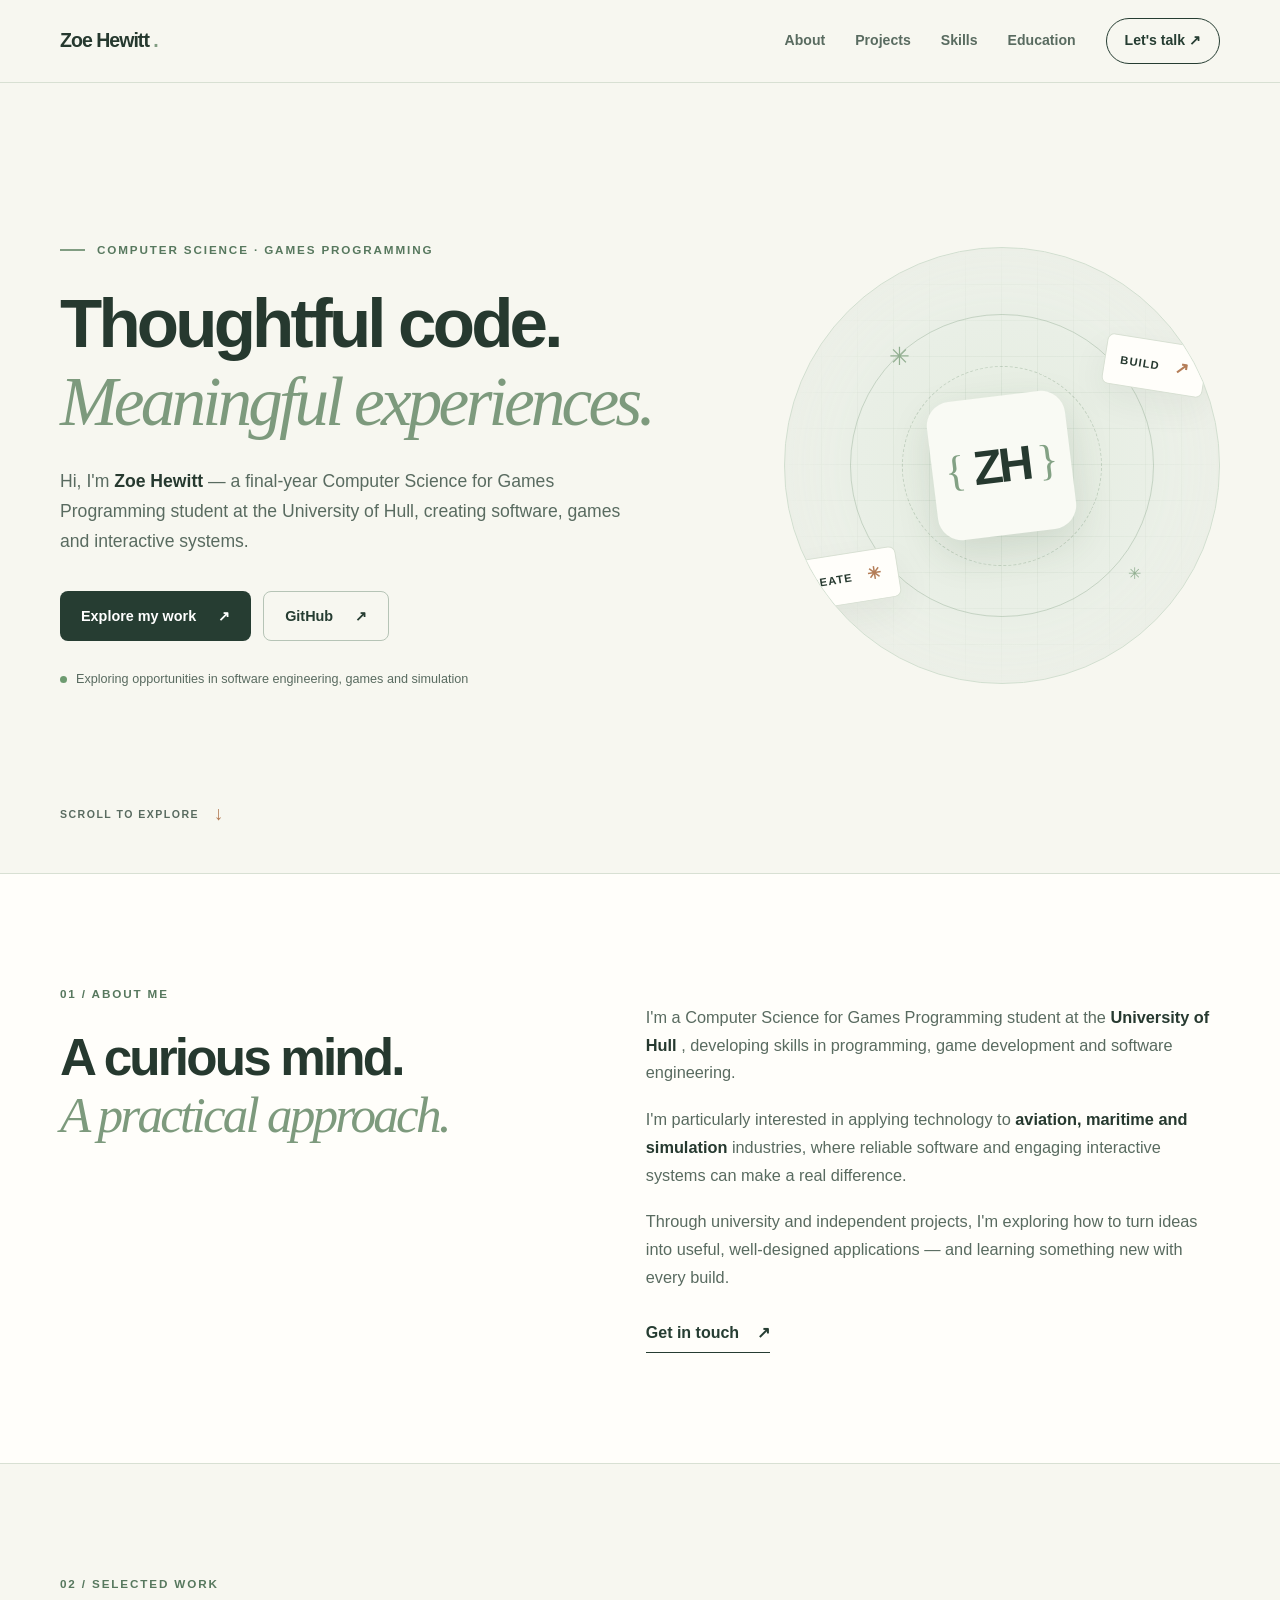
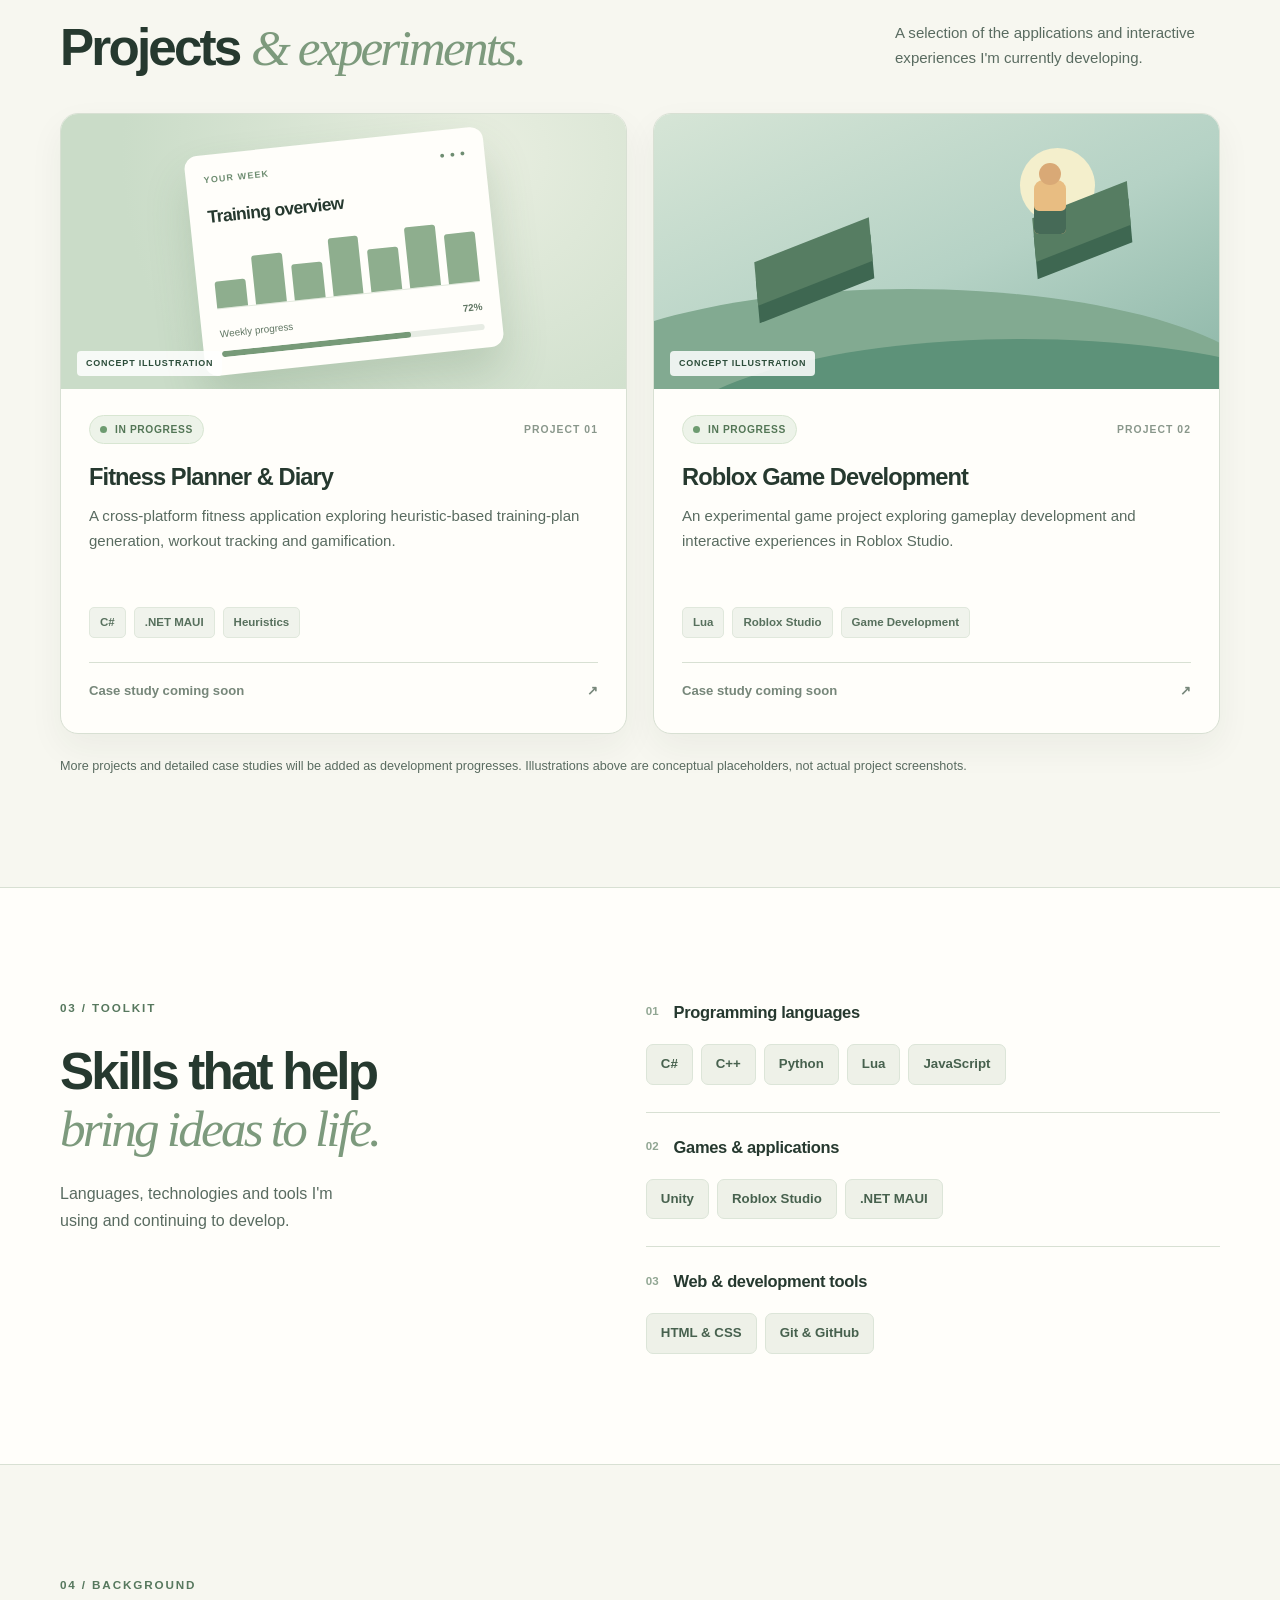
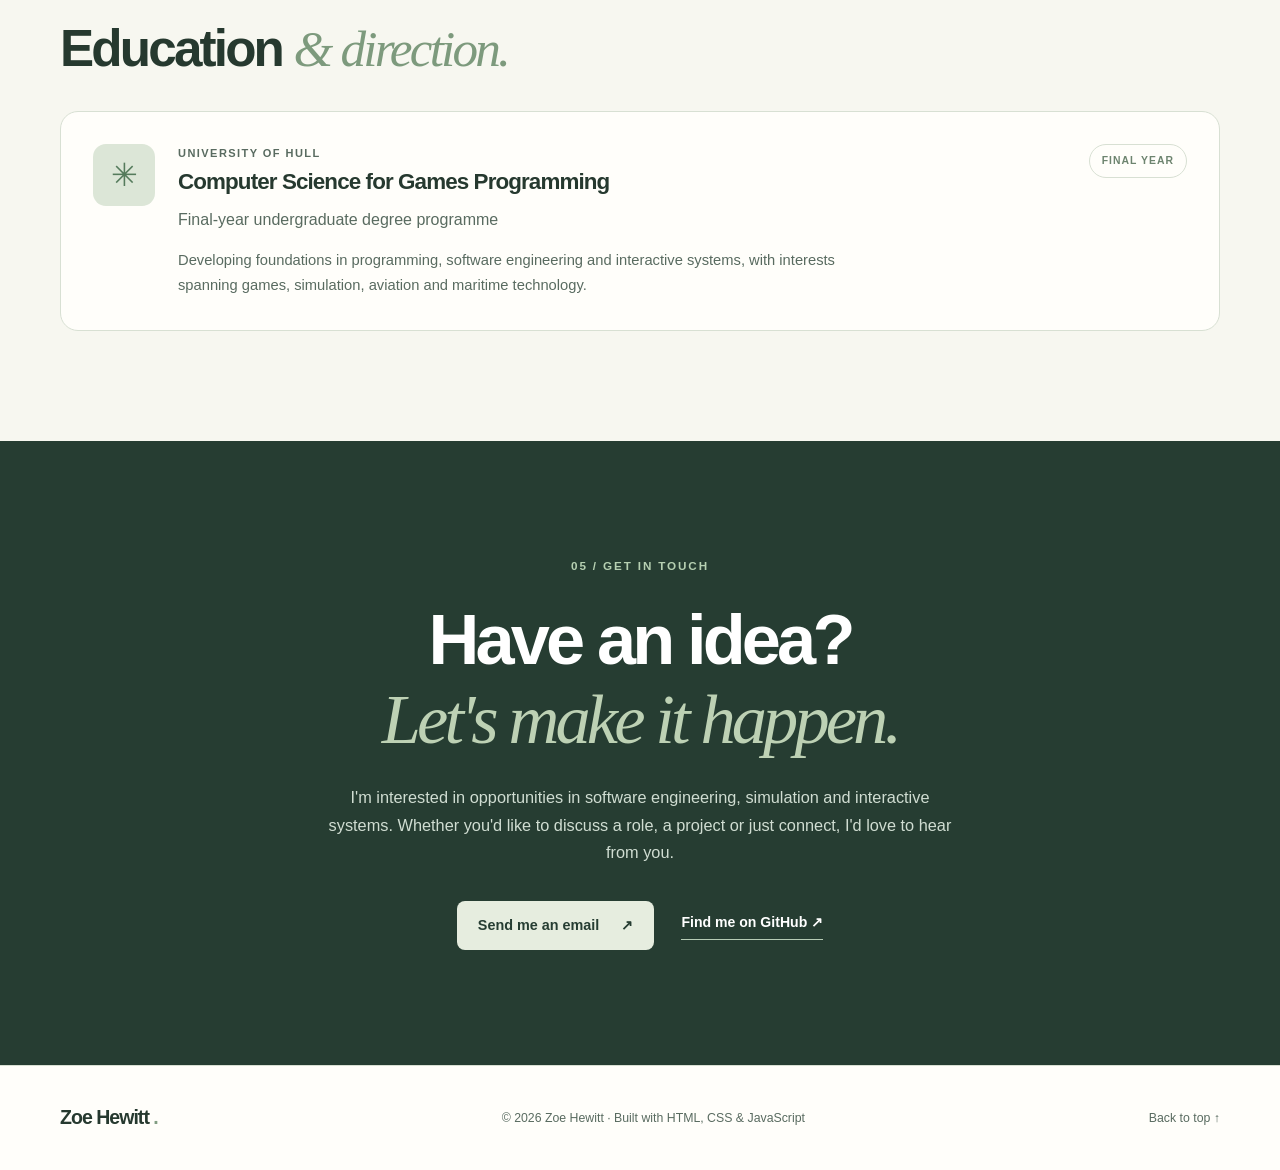
==== commit da35affc: "Corrected markdown within code and issues within files to appropriately display design." ====
--- a/index.html
+++ b/index.html
@@ -1,92 +1,523 @@
 <!DOCTYPE html>
 <html lang="en">
-<head>
-  <meta charset="UTF-8">
-  <meta name="viewport" content="width=device-width, initial-scale=1">
-  <meta name="theme-color" content="#f7f7f0">
-  <meta name="description" content="Zoe Hewitt is a final-year Computer Science for Games Programming student at the University of Hull, building software, games and interactive systems.">
-  <title>Zoe Hewitt | Games Programmer & Software Developer</title>
-  <link rel="stylesheet" href="css/style.css">
-  <script src="js/script.js" defer></script>
-</head>
-<body>
-  <a class="skip-link" href="#main">Skip to main content</a>
+ <head>
+  <meta charset="utf-8"/>
+  <meta content="width=device-width, initial-scale=1" name="viewport"/>
+  <meta content="#f7f7f0" name="theme-color"/>
+  <meta content="Zoe Hewitt is a final-year Computer Science for Games Programming student at the University of Hull, building software, games and interactive systems." name="description"/>
+  <title>
+   Zoe Hewitt | Games Programmer &amp; Software Developer
+  </title>
+  <link href="css/style.css" rel="stylesheet"/>
+  <script defer="" src="js/script.js">
+  </script>
+ </head>
+ <body>
+  <a class="skip-link" href="#main">
+   Skip to main content
+  </a>
   <header class="site-header" id="top">
-    <div class="container header-inner">
-      <a class="brand" href="#home" aria-label="Zoe Hewitt, home">Zoe Hewitt<span aria-hidden="true">.</span></a>
-      <button class="menu-toggle" type="button" aria-controls="primary-navigation" aria-expanded="false" aria-label="Open navigation menu">
-        <span></span><span></span><span></span>
-      </button>
-      <nav class="site-nav" id="primary-navigation" aria-label="Main navigation">
-        <a href="#about">About</a>
-        <a href="#projects">Projects</a>
-        <a href="#skills">Skills</a>
-        <a href="#education">Education</a>
-        <a class="nav-contact" href="#contact">Let's talk <span aria-hidden="true">↗</span></a>
-      </nav>
-    </div>
+   <div class="container header-inner">
+    <a aria-label="Zoe Hewitt, home" class="brand" href="#home">
+     Zoe Hewitt
+     <span aria-hidden="true">
+      .
+     </span>
+    </a>
+    <button aria-controls="primary-navigation" aria-expanded="false" aria-label="Open navigation menu" class="menu-toggle" type="button">
+     <span>
+     </span>
+     <span>
+     </span>
+     <span>
+     </span>
+    </button>
+    <nav aria-label="Main navigation" class="site-nav" id="primary-navigation">
+     <a href="#about">
+      About
+     </a>
+     <a href="#projects">
+      Projects
+     </a>
+     <a href="#skills">
+      Skills
+     </a>
+     <a href="#education">
+      Education
+     </a>
+     <a class="nav-contact" href="#contact">
+      Let's talk
+      <span aria-hidden="true">
+       &nearrow;
+      </span>
+     </a>
+    </nav>
+   </div>
   </header>
-
   <main id="main">
-    <section class="hero container" id="home" aria-labelledby="hero-title">
-      <div class="hero-copy">
-        <p class="eyebrow"><span class="eyebrow-line" aria-hidden="true"></span> COMPUTER SCIENCE · GAMES PROGRAMMING</p>
-        <h1 id="hero-title">Thoughtful code.<br><em>Meaningful experiences.</em></h1>
-        <p class="hero-lead">Hi, I'm <strong>Zoe Hewitt</strong> — a final-year Computer Science for Games Programming student at the University of Hull, creating software, games and interactive systems.</p>
-        <div class="hero-actions">
-          <a class="button button-primary" href="#projects">Explore my work <span aria-hidden="true">↗</span></a>
-          <a class="button button-outline" href="https://github.com/ZoeH811" target="_blank" rel="noopener noreferrer">GitHub <span aria-hidden="true">↗</span><span class="sr-only"> (opens in a new tab)</span></a>
-        </div>
-        <p class="hero-note"><span class="status-dot" aria-hidden="true"></span> Exploring opportunities in software engineering, games and simulation</p>
+   <section aria-labelledby="hero-title" class="hero container" id="home">
+    <div class="hero-copy">
+     <p class="eyebrow">
+      <span aria-hidden="true" class="eyebrow-line">
+      </span>
+      COMPUTER SCIENCE &middot; GAMES PROGRAMMING
+     </p>
+     <h1 id="hero-title">
+      Thoughtful code.
+      <br/>
+      <em>
+       Meaningful experiences.
+      </em>
+     </h1>
+     <p class="hero-lead">
+      Hi, I'm
+      <strong>
+       Zoe Hewitt
+      </strong>
+      &mdash; a final-year Computer Science for Games Programming student at the University of Hull, creating software, games and interactive systems.
+     </p>
+     <div class="hero-actions">
+      <a class="button button-primary" href="#projects">
+       Explore my work
+       <span aria-hidden="true">
+        &nearrow;
+       </span>
+      </a>
+      <a class="button button-outline" href="https://github.com/ZoeH811" rel="noopener noreferrer" target="_blank">
+       GitHub
+       <span aria-hidden="true">
+        &nearrow;
+       </span>
+       <span class="sr-only">
+        (opens in a new tab)
+       </span>
+      </a>
+     </div>
+     <p class="hero-note">
+      <span aria-hidden="true" class="status-dot">
+      </span>
+      Exploring opportunities in software engineering, games and simulation
+     </p>
+    </div>
+    <div aria-hidden="true" class="hero-art">
+     <div class="art-grid">
+     </div>
+     <div class="art-orbit orbit-one">
+     </div>
+     <div class="art-orbit orbit-two">
+     </div>
+     <div class="art-center">
+      <span class="art-bracket">
+       {
+      </span>
+      <span class="art-mark">
+       ZH
+      </span>
+      <span class="art-bracket">
+       }
+      </span>
+     </div>
+     <div class="art-chip chip-top">
+      BUILD
+      <span>
+       &nearrow;
+      </span>
+     </div>
+     <div class="art-chip chip-bottom">
+      CREATE
+      <span>
+       ✳
+      </span>
+     </div>
+     <span class="art-star star-one">
+      ✳
+     </span>
+     <span class="art-star star-two">
+      ✳
+     </span>
+    </div>
+    <a class="scroll-hint" href="#about">
+     SCROLL TO EXPLORE
+     <span aria-hidden="true">
+      &darr;
+     </span>
+    </a>
+   </section>
+   <section aria-labelledby="about-title" class="section about-section" id="about">
+    <div class="container split-section">
+     <div class="section-heading">
+      <p class="eyebrow">
+       01 / ABOUT ME
+      </p>
+      <h2 id="about-title">
+       A curious mind.
+       <br/>
+       <em>
+        A practical approach.
+       </em>
+      </h2>
+     </div>
+     <div class="section-content">
+      <p>
+       I'm a Computer Science for Games Programming student at the
+       <strong>
+        University of Hull
+       </strong>
+       , developing skills in programming, game development and software engineering.
+      </p>
+      <p>
+       I'm particularly interested in applying technology to
+       <strong>
+        aviation, maritime and simulation
+       </strong>
+       industries, where reliable software and engaging interactive systems can make a real difference.
+      </p>
+      <p>
+       Through university and independent projects, I'm exploring how to turn ideas into useful, well-designed applications &mdash; and learning something new with every build.
+      </p>
+      <a class="inline-link" href="#contact">
+       Get in touch
+       <span aria-hidden="true">
+        &nearrow;
+       </span>
+      </a>
+     </div>
+    </div>
+   </section>
+   <section aria-labelledby="projects-title" class="section projects-section" id="projects">
+    <div class="container">
+     <div class="section-topline">
+      <div>
+       <p class="eyebrow">
+        02 / SELECTED WORK
+       </p>
+       <h2 id="projects-title">
+        Projects
+        <em>
+         &amp; experiments.
+        </em>
+       </h2>
       </div>
-      <div class="hero-art" aria-hidden="true">
-        <div class="art-grid"></div>
-        <div class="art-orbit orbit-one"></div><div class="art-orbit orbit-two"></div>
-        <div class="art-center"><span class="art-bracket">{</span><span class="art-mark">ZH</span><span class="art-bracket">}</span></div>
-        <div class="art-chip chip-top">BUILD <span>↗</span></div>
-        <div class="art-chip chip-bottom">CREATE <span>✳</span></div>
-        <span class="art-star star-one">✳</span><span class="art-star star-two">✳</span>
+      <p class="section-intro">
+       A selection of the applications and interactive experiences I'm currently developing.
+      </p>
+     </div>
+     <div class="project-grid">
+      <article class="project-card">
+       <div aria-label="Stylised illustration of a fitness planner application interface; not a screenshot of the actual project" class="project-visual fitness-visual" role="img">
+        <div class="mock-app">
+         <div class="mock-top">
+          <span>
+           YOUR WEEK
+          </span>
+          <span>
+           ● ● ●
+          </span>
+         </div>
+         <div class="mock-heading">
+          Training overview
+         </div>
+         <div class="mock-bars">
+          <i>
+          </i>
+          <i>
+          </i>
+          <i>
+          </i>
+          <i>
+          </i>
+          <i>
+          </i>
+          <i>
+          </i>
+          <i>
+          </i>
+         </div>
+         <div class="mock-row">
+          <span>
+           Weekly progress
+          </span>
+          <b>
+           72%
+          </b>
+         </div>
+         <div class="mock-progress">
+          <span>
+          </span>
+         </div>
+        </div>
+        <span class="visual-label">
+         CONCEPT ILLUSTRATION
+        </span>
+       </div>
+       <div class="project-body">
+        <div class="project-meta">
+         <span class="status-pill">
+          <span aria-hidden="true" class="status-dot">
+          </span>
+          IN PROGRESS
+         </span>
+         <span class="project-index">
+          PROJECT 01
+         </span>
+        </div>
+        <h3>
+         Fitness Planner &amp; Diary
+        </h3>
+        <p>
+         A cross-platform fitness application exploring heuristic-based training-plan generation, workout tracking and gamification.
+        </p>
+        <div class="tech-tags">
+         <span>
+          C#
+         </span>
+         <span>
+          .NET MAUI
+         </span>
+         <span>
+          Heuristics
+         </span>
+        </div>
+        <p class="project-coming">
+         Case study coming soon
+         <span aria-hidden="true">
+          &nearrow;
+         </span>
+        </p>
+       </div>
+      </article>
+      <article class="project-card">
+       <div aria-label="Stylised geometric game-world illustration; not a screenshot of the actual Roblox project" class="project-visual game-visual" role="img">
+        <div class="game-sun">
+        </div>
+        <div class="game-hill hill-back">
+        </div>
+        <div class="game-hill hill-front">
+        </div>
+        <div class="game-platform platform-one">
+        </div>
+        <div class="game-platform platform-two">
+        </div>
+        <div class="game-avatar">
+         <span>
+         </span>
+        </div>
+        <span class="visual-label">
+         CONCEPT ILLUSTRATION
+        </span>
+       </div>
+       <div class="project-body">
+        <div class="project-meta">
+         <span class="status-pill">
+          <span aria-hidden="true" class="status-dot">
+          </span>
+          IN PROGRESS
+         </span>
+         <span class="project-index">
+          PROJECT 02
+         </span>
+        </div>
+        <h3>
+         Roblox Game Development
+        </h3>
+        <p>
+         An experimental game project exploring gameplay development and interactive experiences in Roblox Studio.
+        </p>
+        <div class="tech-tags">
+         <span>
+          Lua
+         </span>
+         <span>
+          Roblox Studio
+         </span>
+         <span>
+          Game Development
+         </span>
+        </div>
+        <p class="project-coming">
+         Case study coming soon
+         <span aria-hidden="true">
+          &nearrow;
+         </span>
+        </p>
+       </div>
+      </article>
+     </div>
+     <p class="projects-footnote">
+      More projects and detailed case studies will be added as development progresses. Illustrations above are conceptual placeholders, not actual project screenshots.
+     </p>
+    </div>
+   </section>
+   <section aria-labelledby="skills-title" class="section skills-section" id="skills">
+    <div class="container split-section">
+     <div class="section-heading">
+      <p class="eyebrow">
+       03 / TOOLKIT
+      </p>
+      <h2 id="skills-title">
+       Skills that help
+       <br/>
+       <em>
+        bring ideas to life.
+       </em>
+      </h2>
+      <p class="heading-description">
+       Languages, technologies and tools I'm using and continuing to develop.
+      </p>
+     </div>
+     <div class="skill-groups">
+      <div class="skill-group">
+       <h3>
+        <span class="skill-number">
+         01
+        </span>
+        Programming languages
+       </h3>
+       <div class="skill-tags">
+        <span>
+         C#
+        </span>
+        <span>
+         C++
+        </span>
+        <span>
+         Python
+        </span>
+        <span>
+         Lua
+        </span>
+        <span>
+         JavaScript
+        </span>
+       </div>
       </div>
-      <a class="scroll-hint" href="#about">SCROLL TO EXPLORE <span aria-hidden="true">↓</span></a>
-    </section>
-
-    <section class="section about-section" id="about" aria-labelledby="about-title">
-      <div class="container split-section">
-        <div class="section-heading"><p class="eyebrow">01 / ABOUT ME</p><h2 id="about-title">A curious mind.<br><em>A practical approach.</em></h2></div>
-        <div class="section-content"><p>I'm a Computer Science for Games Programming student at the <strong>University of Hull</strong>, developing skills in programming, game development and software engineering.</p><p>I'm particularly interested in applying technology to <strong>aviation, maritime and simulation</strong> industries, where reliable software and engaging interactive systems can make a real difference.</p><p>Through university and independent projects, I'm exploring how to turn ideas into useful, well-designed applications — and learning something new with every build.</p><a class="inline-link" href="#contact">Get in touch <span aria-hidden="true">↗</span></a></div>
+      <div class="skill-group">
+       <h3>
+        <span class="skill-number">
+         02
+        </span>
+        Games &amp; applications
+       </h3>
+       <div class="skill-tags">
+        <span>
+         Unity
+        </span>
+        <span>
+         Roblox Studio
+        </span>
+        <span>
+         .NET MAUI
+        </span>
+       </div>
       </div>
-    </section>
-
-    <section class="section projects-section" id="projects" aria-labelledby="projects-title">
-      <div class="container">
-        <div class="section-topline"><div><p class="eyebrow">02 / SELECTED WORK</p><h2 id="projects-title">Projects <em>& experiments.</em></h2></div><p class="section-intro">A selection of the applications and interactive experiences I'm currently developing.</p></div>
-        <div class="project-grid">
-          <article class="project-card">
-            <div class="project-visual fitness-visual" role="img" aria-label="Stylised illustration of a fitness planner application interface; not a screenshot of the actual project">
-              <div class="mock-app"><div class="mock-top"><span>YOUR WEEK</span><span>● ● ●</span></div><div class="mock-heading">Training overview</div><div class="mock-bars"><i></i><i></i><i></i><i></i><i></i><i></i><i></i></div><div class="mock-row"><span>Weekly progress</span><b>72%</b></div><div class="mock-progress"><span></span></div></div>
-              <span class="visual-label">CONCEPT ILLUSTRATION</span>
-            </div>
-            <div class="project-body"><div class="project-meta"><span class="status-pill"><span class="status-dot" aria-hidden="true"></span> IN PROGRESS</span><span class="project-index">PROJECT 01</span></div><h3>Fitness Planner & Diary</h3><p>A cross-platform fitness application exploring heuristic-based training-plan generation, workout tracking and gamification.</p><div class="tech-tags"><span>C#</span><span>.NET MAUI</span><span>Heuristics</span></div><p class="project-coming">Case study coming soon <span aria-hidden="true">↗</span></p></div>
-          </article>
-          <article class="project-card">
-            <div class="project-visual game-visual" role="img" aria-label="Stylised geometric game-world illustration; not a screenshot of the actual Roblox project"><div class="game-sun"></div><div class="game-hill hill-back"></div><div class="game-hill hill-front"></div><div class="game-platform platform-one"></div><div class="game-platform platform-two"></div><div class="game-avatar"><span></span></div><span class="visual-label">CONCEPT ILLUSTRATION</span></div>
-            <div class="project-body"><div class="project-meta"><span class="status-pill"><span class="status-dot" aria-hidden="true"></span> IN PROGRESS</span><span class="project-index">PROJECT 02</span></div><h3>Roblox Game Development</h3><p>An experimental game project exploring gameplay development and interactive experiences in Roblox Studio.</p><div class="tech-tags"><span>Lua</span><span>Roblox Studio</span><span>Game Development</span></div><p class="project-coming">Case study coming soon <span aria-hidden="true">↗</span></p></div>
-          </article>
-        </div>
-        <p class="projects-footnote">More projects and detailed case studies will be added as development progresses. Illustrations above are conceptual placeholders, not actual project screenshots.</p>
+      <div class="skill-group">
+       <h3>
+        <span class="skill-number">
+         03
+        </span>
+        Web &amp; development tools
+       </h3>
+       <div class="skill-tags">
+        <span>
+         HTML &amp; CSS
+        </span>
+        <span>
+         Git &amp; GitHub
+        </span>
+       </div>
       </div>
-    </section>
-
-    <section class="section skills-section" id="skills" aria-labelledby="skills-title">
-      <div class="container split-section"><div class="section-heading"><p class="eyebrow">03 / TOOLKIT</p><h2 id="skills-title">Skills that help<br><em>bring ideas to life.</em></h2><p class="heading-description">Languages, technologies and tools I'm using and continuing to develop.</p></div>
-        <div class="skill-groups"><div class="skill-group"><h3><span class="skill-number">01</span> Programming languages</h3><div class="skill-tags"><span>C#</span><span>C++</span><span>Python</span><span>Lua</span><span>JavaScript</span></div></div><div class="skill-group"><h3><span class="skill-number">02</span> Games & applications</h3><div class="skill-tags"><span>Unity</span><span>Roblox Studio</span><span>.NET MAUI</span></div></div><div class="skill-group"><h3><span class="skill-number">03</span> Web & development tools</h3><div class="skill-tags"><span>HTML & CSS</span><span>Git & GitHub</span></div></div></div>
+     </div>
+    </div>
+   </section>
+   <section aria-labelledby="education-title" class="section education-section" id="education">
+    <div class="container">
+     <p class="eyebrow">
+      04 / BACKGROUND
+     </p>
+     <h2 id="education-title">
+      Education
+      <em>
+       &amp; direction.
+      </em>
+     </h2>
+     <div class="education-card">
+      <div aria-hidden="true" class="education-icon">
+       ✳
       </div>
-    </section>
-
-    <section class="section education-section" id="education" aria-labelledby="education-title"><div class="container"><p class="eyebrow">04 / BACKGROUND</p><h2 id="education-title">Education <em>& direction.</em></h2><div class="education-card"><div class="education-icon" aria-hidden="true">✳</div><div class="education-info"><p class="education-label">UNIVERSITY OF HULL</p><h3>Computer Science for Games Programming</h3><p>Final-year undergraduate degree programme</p><p class="education-detail">Developing foundations in programming, software engineering and interactive systems, with interests spanning games, simulation, aviation and maritime technology.</p></div><span class="education-badge">FINAL YEAR</span></div></div></section>
-
-    <section class="contact-section" id="contact" aria-labelledby="contact-title"><div class="container contact-inner"><p class="eyebrow">05 / GET IN TOUCH</p><h2 id="contact-title">Have an idea?<br><em>Let's make it happen.</em></h2><p>I'm interested in opportunities in software engineering, simulation and interactive systems. Whether you'd like to discuss a role, a project or just connect, I'd love to hear from you.</p><div class="contact-actions"><a class="button button-light" href="mailto:zoehewitt811@hotmail.com">Send me an email <span aria-hidden="true">↗</span></a><a class="contact-github" href="https://github.com/ZoeH811" target="_blank" rel="noopener noreferrer">Find me on GitHub <span aria-hidden="true">↗</span><span class="sr-only"> (opens in a new tab)</span></a></div></div></section>
+      <div class="education-info">
+       <p class="education-label">
+        UNIVERSITY OF HULL
+       </p>
+       <h3>
+        Computer Science for Games Programming
+       </h3>
+       <p>
+        Final-year undergraduate degree programme
+       </p>
+       <p class="education-detail">
+        Developing foundations in programming, software engineering and interactive systems, with interests spanning games, simulation, aviation and maritime technology.
+       </p>
+      </div>
+      <span class="education-badge">
+       FINAL YEAR
+      </span>
+     </div>
+    </div>
+   </section>
+   <section aria-labelledby="contact-title" class="contact-section" id="contact">
+    <div class="container contact-inner">
+     <p class="eyebrow">
+      05 / GET IN TOUCH
+     </p>
+     <h2 id="contact-title">
+      Have an idea?
+      <br/>
+      <em>
+       Let's make it happen.
+      </em>
+     </h2>
+     <p>
+      I'm interested in opportunities in software engineering, simulation and interactive systems. Whether you'd like to discuss a role, a project or just connect, I'd love to hear from you.
+     </p>
+     <div class="contact-actions">
+      <a class="button button-light" href="mailto:zoehewitt811@hotmail.com">
+       Send me an email
+       <span aria-hidden="true">
+        &nearrow;
+       </span>
+      </a>
+      <a class="contact-github" href="https://github.com/ZoeH811" rel="noopener noreferrer" target="_blank">
+       Find me on GitHub
+       <span aria-hidden="true">
+        &nearrow;
+       </span>
+       <span class="sr-only">
+        (opens in a new tab)
+       </span>
+      </a>
+     </div>
+    </div>
+   </section>
   </main>
-  <footer class="site-footer"><div class="container footer-inner"><a class="brand" href="#home">Zoe Hewitt<span aria-hidden="true">.</span></a><p>© <span id="current-year">2026</span> Zoe Hewitt · Built with HTML, CSS & JavaScript</p><a class="back-to-top" href="#top">Back to top ↑</a></div></footer>
-</body>
+  <footer class="site-footer">
+   <div class="container footer-inner">
+    <a class="brand" href="#home">
+     Zoe Hewitt
+     <span aria-hidden="true">
+      .
+     </span>
+    </a>
+    <p>
+     &copy;
+     <span id="current-year">
+      2026
+     </span>
+     Zoe Hewitt &middot; Built with HTML, CSS &amp; JavaScript
+    </p>
+    <a class="back-to-top" href="#top">
+     Back to top &uarr;
+    </a>
+   </div>
+  </footer>
+ </body>
 </html>
--- a/css/style.css
+++ b/css/style.css
@@ -1,1146 +1,1147 @@
+/* Zoe Hewitt portfolio — light sage and cream */
 :root {
-    color-scheme:light;
-    --background:#f7f7f0;
-    --surface:#fffefa;
-    --surface-alt:#eef1e8;
-    --forest:#263d32;
-    --forest-dark:#1c3128;
-    --text:#26392f;
-    --muted:#596b60;
-    --sage:#819d82;
-    --sage-soft:#dce6d7;
-    --copper:#b47d57;
-    --border:#d8e0d3;
-    --container:1160px;
-    --radius:18px;
-    --shadow:0 14px 35px rgba(31,57,39,.055)
+  color-scheme: light;
+  --background: #f7f7f0;
+  --surface: #fffefa;
+  --surface-alt: #eef1e8;
+  --forest: #263d32;
+  --forest-dark: #1c3128;
+  --text: #26392f;
+  --muted: #596b60;
+  --sage: #819d82;
+  --sage-soft: #dce6d7;
+  --copper: #b47d57;
+  --border: #d8e0d3;
+  --container: 1160px;
+  --radius: 18px;
+  --shadow: 0 14px 35px rgba(31,57,39,.055);
 }
 
 *,*::before,*::after {
-    box-sizing:border-box
+  box-sizing: border-box;
 }
 
 html {
-    scroll-behavior:smooth;
-    scroll-padding-top:92px
+  scroll-behavior: smooth;
+  scroll-padding-top: 92px;
 }
 
 body {
-    margin:0;
-    background:var(--background);
-    color:var(--text);
-    font-family:Inter,ui-sans-serif,-apple-system,BlinkMacSystemFont,"Segoe UI",sans-serif;
-    line-height:1.7;
-    -webkit-font-smoothing:antialiased
+  margin: 0;
+  background: var(--background);
+  color: var(--text);
+  font-family: Inter,ui-sans-serif,-apple-system,BlinkMacSystemFont,"Segoe UI",sans-serif;
+  line-height: 1.7;
+  -webkit-font-smoothing: antialiased;
 }
 
 a {
-    color:inherit;
-    text-decoration:none
+  color: inherit;
+  text-decoration: none;
 }
 
 button {
-    font:inherit
+  font: inherit;
 }
 
 a,button {
-    -webkit-tap-highlight-color:transparent
+  -webkit-tap-highlight-color: transparent;
 }
 
 a:focus-visible,button:focus-visible {
-    outline:3px solid var(--copper);
-    outline-offset:4px
+  outline: 3px solid var(--copper);
+  outline-offset: 4px;
 }
 
 .sr-only {
-    position:absolute;
-    width:1px;
-    height:1px;
-    padding:0;
-    margin:-1px;
-    overflow:hidden;
-    clip:rect(0,0,0,0);
-    white-space:nowrap;
-    border:0
+  position: absolute;
+  width: 1px;
+  height: 1px;
+  padding: 0;
+  margin: -1px;
+  overflow: hidden;
+  clip: rect(0,0,0,0);
+  white-space: nowrap;
+  border: 0;
 }
 
 .skip-link {
-    position:fixed;
-    z-index:100;
-    left:12px;
-    top:-70px;
-    padding:10px 18px;
-    background:var(--forest);
-    color:white;
-    border-radius:8px
+  position: fixed;
+  z-index: 100;
+  left: 12px;
+  top: -70px;
+  padding: 10px 18px;
+  background: var(--forest);
+  color: white;
+  border-radius: 8px;
 }
 
 .skip-link:focus {
-    top:12px
+  top: 12px;
 }
 
 .container {
-    width:min(calc(100% - 64px),var(--container));
-    margin-inline:auto
+  width: min(calc(100% - 64px),var(--container));
+  margin-inline: auto;
 }
 
 .site-header {
-    position:sticky;
-    top:0;
-    z-index:50;
-    background:rgba(247,247,240,.95);
-    border-bottom:1px solid var(--border);
-    backdrop-filter:blur(18px);
-    -webkit-backdrop-filter:blur(18px)
+  position: sticky;
+  top: 0;
+  z-index: 50;
+  background: rgba(247,247,240,.95);
+  border-bottom: 1px solid var(--border);
+  backdrop-filter: blur(18px);
+  -webkit-backdrop-filter: blur(18px);
 }
 
 .header-inner {
-    min-height:82px;
-    display:flex;
-    align-items:center;
-    justify-content:space-between;
-    gap:20px
+  min-height: 82px;
+  display: flex;
+  align-items: center;
+  justify-content: space-between;
+  gap: 20px;
 }
 
 .brand {
-    font-size:1.22rem;
-    letter-spacing:-.05em;
-    font-weight:800;
-    white-space:nowrap
+  font-size: 1.22rem;
+  letter-spacing: -.05em;
+  font-weight: 800;
+  white-space: nowrap;
 }
 
 .brand span {
-    color:var(--sage)
+  color: var(--sage);
 }
 
 .site-nav {
-    display:flex;
-    align-items:center;
-    gap:30px
+  display: flex;
+  align-items: center;
+  gap: 30px;
 }
 
 .site-nav a {
-    font-size:.88rem;
-    font-weight:600;
-    color:var(--muted);
-    transition:color .2s
+  font-size: .88rem;
+  font-weight: 600;
+  color: var(--muted);
+  transition: color .2s;
 }
 
 .site-nav a:hover,.site-nav a[aria-current="location"] {
-    color:var(--forest)
+  color: var(--forest);
 }
 
 .site-nav .nav-contact {
-    border:1px solid var(--forest);
-    border-radius:100px;
-    padding:10px 18px;
-    color:var(--forest)
+  border: 1px solid var(--forest);
+  border-radius: 100px;
+  padding: 10px 18px;
+  color: var(--forest);
 }
 
 .site-nav .nav-contact:hover {
-    background:var(--forest);
-    color:#fff
+  background: var(--forest);
+  color: #fff;
 }
 
 .menu-toggle {
-    display:none
+  display: none;
 }
 
 .hero {
-    min-height:680px;
-    min-height:min(790px,calc(100svh - 82px));
-    display:grid;
-    grid-template-columns:minmax(0,1.2fr) minmax(300px,.8fr);
-    align-items:center;
-    column-gap:6%;
-    position:relative;
-    padding-block:105px 130px
+  min-height: 680px;
+  min-height: min(790px,calc(100svh - 82px));
+  display: grid;
+  grid-template-columns: minmax(0,1.2fr) minmax(300px,.8fr);
+  align-items: center;
+  column-gap: 6%;
+  position: relative;
+  padding-block: 105px 130px;
 }
 
 .eyebrow {
-    display:flex;
-    align-items:center;
-    gap:12px;
-    margin:0 0 25px;
-    font-size:.73rem;
-    font-weight:800;
-    letter-spacing:.16em;
-    color:#57785e
+  display: flex;
+  align-items: center;
+  gap: 12px;
+  margin: 0 0 25px;
+  font-size: .73rem;
+  font-weight: 800;
+  letter-spacing: .16em;
+  color: #57785e;
 }
 
 .eyebrow-line {
-    height:2px;
-    width:25px;
-    background:var(--sage)
+  height: 2px;
+  width: 25px;
+  background: var(--sage);
 }
 
 h1,h2,h3,p {
-    overflow-wrap:break-word
+  overflow-wrap: break-word;
 }
 
 h1,h2 {
-    letter-spacing:-.055em;
-    line-height:1.12
+  letter-spacing: -.055em;
+  line-height: 1.12;
 }
 
 h1 {
-    font-size:clamp(3rem,5.4vw,5.35rem);
-    margin:0 0 27px;
-    font-weight:750
+  font-size: clamp(3rem,5.4vw,5.35rem);
+  margin: 0 0 27px;
+  font-weight: 750;
 }
 
 h1 em,h2 em {
-    font-family:Georgia,"Times New Roman",serif;
-    font-weight:400;
-    letter-spacing:-.055em;
-    color:#7d9a7d
+  font-family: Georgia,"Times New Roman",serif;
+  font-weight: 400;
+  letter-spacing: -.055em;
+  color: #7d9a7d;
 }
 
 h1 em {
-    white-space:nowrap
+  white-space: nowrap;
 }
 
 .hero-lead {
-    font-size:1.1rem;
-    color:var(--muted);
-    max-width:590px;
-    margin:0
+  font-size: 1.1rem;
+  color: var(--muted);
+  max-width: 590px;
+  margin: 0;
 }
 
 .hero-lead strong {
-    color:var(--text)
+  color: var(--text);
 }
 
 .hero-actions {
-    display:flex;
-    gap:12px;
-    flex-wrap:wrap;
-    margin-top:34px
+  display: flex;
+  gap: 12px;
+  flex-wrap: wrap;
+  margin-top: 34px;
 }
 
 .button {
-    min-height:49px;
-    display:inline-flex;
-    align-items:center;
-    justify-content:center;
-    gap:22px;
-    padding:12px 21px;
-    border-radius:8px;
-    font-size:.9rem;
-    font-weight:750;
-    transition:background .2s,transform .2s,color .2s,border-color .2s
+  min-height: 49px;
+  display: inline-flex;
+  align-items: center;
+  justify-content: center;
+  gap: 22px;
+  padding: 12px 21px;
+  border-radius: 8px;
+  font-size: .9rem;
+  font-weight: 750;
+  transition: background .2s,transform .2s,color .2s,border-color .2s;
 }
 
 .button:hover {
-    transform:translateY(-2px)
+  transform: translateY(-2px);
 }
 
 .button-primary {
-    background:var(--forest);
-    color:#fff
+  background: var(--forest);
+  color: #fff;
 }
 
 .button-primary:hover {
-    background:#3b5b48
+  background: #3b5b48;
 }
 
 .button-outline {
-    border:1px solid #b6c4b6;
-    color:var(--forest)
+  border: 1px solid #b6c4b6;
+  color: var(--forest);
 }
 
 .button-outline:hover {
-    background:var(--sage-soft)
+  background: var(--sage-soft);
 }
 
 .hero-note {
-    display:flex;
-    align-items:center;
-    gap:9px;
-    color:var(--muted);
-    font-size:.79rem;
-    margin:28px 0 0
+  display: flex;
+  align-items: center;
+  gap: 9px;
+  color: var(--muted);
+  font-size: .79rem;
+  margin: 28px 0 0;
 }
 
 .status-dot {
-    width:7px;
-    height:7px;
-    display:inline-block;
-    flex:none;
-    background:#6d9b70;
-    border-radius:50%
+  width: 7px;
+  height: 7px;
+  display: inline-block;
+  flex: none;
+  background: #6d9b70;
+  border-radius: 50%;
 }
 
 .hero-art {
-    aspect-ratio:1;
-    position:relative;
-    border:1px solid #d2dfd0;
-    border-radius:50%;
-    background:radial-gradient(circle at 50% 50%,#e5ede0 0%,#e9efe6 47%,#f2f4ed 70%);
-    overflow:hidden;
-    box-shadow:inset 0 0 80px rgba(106,144,109,.08)
+  aspect-ratio: 1;
+  position: relative;
+  border: 1px solid #d2dfd0;
+  border-radius: 50%;
+  background: radial-gradient(circle at 50% 50%,#e5ede0 0%,#e9efe6 47%,#f2f4ed 70%);
+  overflow: hidden;
+  box-shadow: inset 0 0 80px rgba(106,144,109,.08);
 }
 
 .art-grid {
-    position:absolute;
-    inset:0;
-    background-image:linear-gradient(#8aa48a1e 1px,transparent 1px),linear-gradient(90deg,#8aa48a1e 1px,transparent 1px);
-    background-size:36px 36px;
-    mask-image:radial-gradient(circle,#000 25%,transparent 75%)
+  position: absolute;
+  inset: 0;
+  background-image: linear-gradient(#8aa48a1e 1px,transparent 1px),linear-gradient(90deg,#8aa48a1e 1px,transparent 1px);
+  background-size: 36px 36px;
+  mask-image: radial-gradient(circle,#000 25%,transparent 75%);
 }
 
 .art-orbit {
-    position:absolute;
-    border:1px solid rgba(89,127,91,.25);
-    border-radius:50%;
-    inset:15%
+  position: absolute;
+  border: 1px solid rgba(89,127,91,.25);
+  border-radius: 50%;
+  inset: 15%;
 }
 
 .orbit-two {
-    inset:27%;
-    border-style:dashed;
-    transform:rotate(25deg)
+  inset: 27%;
+  border-style: dashed;
+  transform: rotate(25deg);
 }
 
 .art-center {
-    position:absolute;
-    inset:34%;
-    display:flex;
-    align-items:center;
-    justify-content:center;
-    gap:8px;
-    background:#f9faf4;
-    border-radius:24px;
-    box-shadow:0 15px 40px #2e493322;
-    transform:rotate(-7deg)
+  position: absolute;
+  inset: 34%;
+  display: flex;
+  align-items: center;
+  justify-content: center;
+  gap: 8px;
+  background: #f9faf4;
+  border-radius: 24px;
+  box-shadow: 0 15px 40px #2e493322;
+  transform: rotate(-7deg);
 }
 
 .art-mark {
-    font-weight:800;
-    font-size:clamp(1.5rem,4vw,3rem);
-    letter-spacing:-.08em
+  font-weight: 800;
+  font-size: clamp(1.5rem,4vw,3rem);
+  letter-spacing: -.08em;
 }
 
 .art-bracket {
-    font-family:Georgia,serif;
-    font-size:clamp(1.6rem,3.5vw,2.7rem);
-    color:#83a184
+  font-family: Georgia,serif;
+  font-size: clamp(1.6rem,3.5vw,2.7rem);
+  color: #83a184;
 }
 
 .art-chip {
-    position:absolute;
-    display:flex;
-    gap:15px;
-    align-items:center;
-    background:#fffefa;
-    border:1px solid var(--border);
-    padding:10px 15px;
-    border-radius:7px;
-    font-size:.7rem;
-    letter-spacing:.1em;
-    font-weight:800;
-    box-shadow:var(--shadow)
+  position: absolute;
+  display: flex;
+  gap: 15px;
+  align-items: center;
+  background: #fffefa;
+  border: 1px solid var(--border);
+  padding: 10px 15px;
+  border-radius: 7px;
+  font-size: .7rem;
+  letter-spacing: .1em;
+  font-weight: 800;
+  box-shadow: var(--shadow);
 }
 
 .art-chip span {
-    color:var(--copper);
-    font-size:1.05rem
+  color: var(--copper);
+  font-size: 1.05rem;
 }
 
 .chip-top {
-    top:21%;
-    right:3%;
-    transform:rotate(9deg)
+  top: 21%;
+  right: 3%;
+  transform: rotate(9deg);
 }
 
 .chip-bottom {
-    bottom:18%;
-    left:0;
-    transform:rotate(-9deg)
+  bottom: 18%;
+  left: 0;
+  transform: rotate(-9deg);
 }
 
 .art-star {
-    position:absolute;
-    color:#91ae90;
-    font-size:25px
+  position: absolute;
+  color: #91ae90;
+  font-size: 25px;
 }
 
 .star-one {
-    top:20%;
-    left:24%
+  top: 20%;
+  left: 24%;
 }
 
 .star-two {
-    right:18%;
-    bottom:22%;
-    font-size:16px
+  right: 18%;
+  bottom: 22%;
+  font-size: 16px;
 }
 
 .scroll-hint {
-    position:absolute;
-    bottom:42px;
-    left:0;
-    font-size:.66rem;
-    font-weight:800;
-    letter-spacing:.14em;
-    color:var(--muted);
-    display:flex;
-    gap:15px;
-    align-items:center
+  position: absolute;
+  bottom: 42px;
+  left: 0;
+  font-size: .66rem;
+  font-weight: 800;
+  letter-spacing: .14em;
+  color: var(--muted);
+  display: flex;
+  gap: 15px;
+  align-items: center;
 }
 
 .scroll-hint span {
-    font-size:1.2rem;
-    color:var(--copper)
+  font-size: 1.2rem;
+  color: var(--copper);
 }
 
 .section {
-    padding-block:110px
+  padding-block: 110px;
 }
 
 .about-section {
-    background:var(--surface);
-    border-block:1px solid var(--border)
+  background: var(--surface);
+  border-block: 1px solid var(--border);
 }
 
 .split-section {
-    display:grid;
-    grid-template-columns:.9fr 1.1fr;
-    gap:10%
+  display: grid;
+  grid-template-columns: .9fr 1.1fr;
+  gap: 10%;
 }
 
 .section h2 {
-    font-size:clamp(2.3rem,4vw,3.65rem);
-    margin:0
+  font-size: clamp(2.3rem,4vw,3.65rem);
+  margin: 0;
 }
 
 .section-content {
-    padding-top:20px
+  padding-top: 20px;
 }
 
 .section-content p {
-    color:var(--muted);
-    margin:0 0 19px;
-    font-size:1.02rem
+  color: var(--muted);
+  margin: 0 0 19px;
+  font-size: 1.02rem;
 }
 
 .section-content strong {
-    color:var(--text)
+  color: var(--text);
 }
 
 .inline-link {
-    display:inline-flex;
-    align-items:center;
-    gap:18px;
-    color:var(--forest);
-    border-bottom:1px solid var(--forest);
-    font-weight:750;
-    margin-top:9px;
-    padding-bottom:5px
+  display: inline-flex;
+  align-items: center;
+  gap: 18px;
+  color: var(--forest);
+  border-bottom: 1px solid var(--forest);
+  font-weight: 750;
+  margin-top: 9px;
+  padding-bottom: 5px;
 }
 
 .inline-link:hover {
-    color:#63846a
+  color: #63846a;
 }
 
 .section-topline {
-    display:flex;
-    align-items:end;
-    justify-content:space-between;
-    gap:40px;
-    margin-bottom:37px
+  display: flex;
+  align-items: end;
+  justify-content: space-between;
+  gap: 40px;
+  margin-bottom: 37px;
 }
 
 .section-intro {
-    max-width:325px;
-    margin:0 0 5px;
-    color:var(--muted);
-    font-size:.94rem
+  max-width: 325px;
+  margin: 0 0 5px;
+  color: var(--muted);
+  font-size: .94rem;
 }
 
 .project-grid {
-    display:grid;
-    grid-template-columns:repeat(2,minmax(0,1fr));
-    gap:26px
+  display: grid;
+  grid-template-columns: repeat(2,minmax(0,1fr));
+  gap: 26px;
 }
 
 .project-card {
-    background:var(--surface);
-    border:1px solid var(--border);
-    border-radius:var(--radius);
-    overflow:hidden;
-    box-shadow:var(--shadow);
-    transition:transform .2s,border-color .2s,box-shadow .2s
+  background: var(--surface);
+  border: 1px solid var(--border);
+  border-radius: var(--radius);
+  overflow: hidden;
+  box-shadow: var(--shadow);
+  transition: transform .2s,border-color .2s,box-shadow .2s;
 }
 
 .project-card:hover {
-    transform:translateY(-4px);
-    border-color:#aabfa9;
-    box-shadow:0 18px 40px rgba(31,57,39,.09)
+  transform: translateY(-4px);
+  border-color: #aabfa9;
+  box-shadow: 0 18px 40px rgba(31,57,39,.09);
 }
 
 .project-visual {
-    height:275px;
-    position:relative;
-    overflow:hidden;
-    display:flex;
-    align-items:center;
-    justify-content:center
+  height: 275px;
+  position: relative;
+  overflow: hidden;
+  display: flex;
+  align-items: center;
+  justify-content: center;
 }
 
 .fitness-visual {
-    background:radial-gradient(circle at 75% 15%,#e8eee0,#cadcc8 75%)
+  background: radial-gradient(circle at 75% 15%,#e8eee0,#cadcc8 75%);
 }
 
 .mock-app {
-    width:63%;
-    max-width:300px;
-    background:#fffefa;
-    padding:18px;
-    border-radius:13px;
-    box-shadow:0 25px 45px #3e684233;
-    transform:rotate(-6deg)
+  width: 63%;
+  max-width: 300px;
+  background: #fffefa;
+  padding: 18px;
+  border-radius: 13px;
+  box-shadow: 0 25px 45px #3e684233;
+  transform: rotate(-6deg);
 }
 
 .mock-top {
-    display:flex;
-    justify-content:space-between;
-    color:#6e8d71;
-    font-size:.56rem;
-    letter-spacing:.13em;
-    font-weight:800
+  display: flex;
+  justify-content: space-between;
+  color: #6e8d71;
+  font-size: .56rem;
+  letter-spacing: .13em;
+  font-weight: 800;
 }
 
 .mock-heading {
-    font-size:1.1rem;
-    font-weight:800;
-    letter-spacing:-.04em;
-    margin:15px 0
+  font-size: 1.1rem;
+  font-weight: 800;
+  letter-spacing: -.04em;
+  margin: 15px 0;
 }
 
 .mock-bars {
-    height:62px;
-    display:flex;
-    gap:8px;
-    align-items:end;
-    border-bottom:1px solid #e2e9dd
+  height: 62px;
+  display: flex;
+  gap: 8px;
+  align-items: end;
+  border-bottom: 1px solid #e2e9dd;
 }
 
 .mock-bars i {
-    flex:1;
-    background:#8eae8e;
-    border-radius:3px 3px 0 0;
-    height:45%
+  flex: 1;
+  background: #8eae8e;
+  border-radius: 3px 3px 0 0;
+  height: 45%;
 }
 
 .mock-bars i:nth-child(2) {
-    height:80%
+  height: 80%;
 }
 
 .mock-bars i:nth-child(3) {
-    height:60%
+  height: 60%;
 }
 
 .mock-bars i:nth-child(4) {
-    height:95%
+  height: 95%;
 }
 
 .mock-bars i:nth-child(5) {
-    height:70%
+  height: 70%;
 }
 
 .mock-bars i:nth-child(6) {
-    height:100%
+  height: 100%;
 }
 
 .mock-bars i:nth-child(7) {
-    height:83%
+  height: 83%;
 }
 
 .mock-row {
-    display:flex;
-    justify-content:space-between;
-    margin-top:17px;
-    font-size:.62rem;
-    color:#607663
+  display: flex;
+  justify-content: space-between;
+  margin-top: 17px;
+  font-size: .62rem;
+  color: #607663;
 }
 
 .mock-progress {
-    height:6px;
-    background:#e7ece4;
-    border-radius:10px;
-    margin-top:8px;
-    overflow:hidden
+  height: 6px;
+  background: #e7ece4;
+  border-radius: 10px;
+  margin-top: 8px;
+  overflow: hidden;
 }
 
 .mock-progress span {
-    display:block;
-    width:72%;
-    height:100%;
-    background:#779a78;
-    border-radius:10px
+  display: block;
+  width: 72%;
+  height: 100%;
+  background: #779a78;
+  border-radius: 10px;
 }
 
 .game-visual {
-    background:linear-gradient(155deg,#d6e5d6 0%,#b5d2c5 55%,#8cb6a7 100%)
+  background: linear-gradient(155deg,#d6e5d6 0%,#b5d2c5 55%,#8cb6a7 100%);
 }
 
 .game-sun {
-    position:absolute;
-    top:34px;
-    right:22%;
-    height:75px;
-    width:75px;
-    border-radius:50%;
-    background:#f4efcc
+  position: absolute;
+  top: 34px;
+  right: 22%;
+  height: 75px;
+  width: 75px;
+  border-radius: 50%;
+  background: #f4efcc;
 }
 
 .game-hill {
-    position:absolute;
-    width:130%;
-    height:230px;
-    bottom:-165px;
-    border-radius:50%
+  position: absolute;
+  width: 130%;
+  height: 230px;
+  bottom: -165px;
+  border-radius: 50%;
 }
 
 .hill-back {
-    background:#82aa91;
-    left:-20%;
-    bottom:-130px
+  background: #82aa91;
+  left: -20%;
+  bottom: -130px;
 }
 
 .hill-front {
-    background:#5d9279;
-    right:-30%;
-    bottom:-180px
+  background: #5d9279;
+  right: -30%;
+  bottom: -180px;
 }
 
 .game-platform {
-    position:absolute;
-    width:115px;
-    height:45px;
-    background:#567d62;
-    transform:skewY(-17deg) rotate(-5deg);
-    box-shadow:0 18px 0 #3e6751
+  position: absolute;
+  width: 115px;
+  height: 45px;
+  background: #567d62;
+  transform: skewY(-17deg) rotate(-5deg);
+  box-shadow: 0 18px 0 #3e6751;
 }
 
 .platform-one {
-    bottom:105px;
-    left:18%
+  bottom: 105px;
+  left: 18%;
 }
 
 .platform-two {
-    bottom:145px;
-    right:16%;
-    width:95px
+  bottom: 145px;
+  right: 16%;
+  width: 95px;
 }
 
 .game-avatar {
-    position:absolute;
-    width:32px;
-    height:54px;
-    background:#e8bd82;
-    bottom:155px;
-    right:27%;
-    border-radius:9px 9px 5px 5px;
-    box-shadow:inset 0 -23px #466a57
+  position: absolute;
+  width: 32px;
+  height: 54px;
+  background: #e8bd82;
+  bottom: 155px;
+  right: 27%;
+  border-radius: 9px 9px 5px 5px;
+  box-shadow: inset 0 -23px #466a57;
 }
 
 .game-avatar span {
-    position:absolute;
-    top:-17px;
-    left:5px;
-    width:22px;
-    height:22px;
-    border-radius:50%;
-    background:#d9a976
+  position: absolute;
+  top: -17px;
+  left: 5px;
+  width: 22px;
+  height: 22px;
+  border-radius: 50%;
+  background: #d9a976;
 }
 
 .visual-label {
-    position:absolute;
-    bottom:13px;
-    left:16px;
-    color:#2c4d3a;
-    background:#ffffffd9;
-    border-radius:4px;
-    padding:5px 9px;
-    font-size:.56rem;
-    font-weight:800;
-    letter-spacing:.09em
+  position: absolute;
+  bottom: 13px;
+  left: 16px;
+  color: #2c4d3a;
+  background: #ffffffd9;
+  border-radius: 4px;
+  padding: 5px 9px;
+  font-size: .56rem;
+  font-weight: 800;
+  letter-spacing: .09em;
 }
 
 .project-body {
-    padding:26px 28px 30px
+  padding: 26px 28px 30px;
 }
 
 .project-meta {
-    display:flex;
-    align-items:center;
-    justify-content:space-between;
-    gap:12px
+  display: flex;
+  align-items: center;
+  justify-content: space-between;
+  gap: 12px;
 }
 
 .status-pill {
-    display:inline-flex;
-    align-items:center;
-    gap:8px;
-    background:#edf3e9;
-    color:#537656;
-    border:1px solid #d8e6d2;
-    padding:5px 10px;
-    border-radius:100px;
-    font-size:.64rem;
-    font-weight:800;
-    letter-spacing:.06em
+  display: inline-flex;
+  align-items: center;
+  gap: 8px;
+  background: #edf3e9;
+  color: #537656;
+  border: 1px solid #d8e6d2;
+  padding: 5px 10px;
+  border-radius: 100px;
+  font-size: .64rem;
+  font-weight: 800;
+  letter-spacing: .06em;
 }
 
 .project-index {
-    font-size:.65rem;
-    color:#89978b;
-    font-weight:800;
-    letter-spacing:.1em
+  font-size: .65rem;
+  color: #89978b;
+  font-weight: 800;
+  letter-spacing: .1em;
 }
 
 .project-card h3 {
-    font-size:1.48rem;
-    letter-spacing:-.04em;
-    line-height:1.25;
-    margin:19px 0 10px
+  font-size: 1.48rem;
+  letter-spacing: -.04em;
+  line-height: 1.25;
+  margin: 19px 0 10px;
 }
 
 .project-card .project-body>p:not(.project-coming) {
-    color:var(--muted);
-    margin:0;
-    min-height:84px;
-    font-size:.94rem
+  color: var(--muted);
+  margin: 0;
+  min-height: 84px;
+  font-size: .94rem;
 }
 
 .tech-tags,.skill-tags {
-    display:flex;
-    flex-wrap:wrap;
-    gap:8px
+  display: flex;
+  flex-wrap: wrap;
+  gap: 8px;
 }
 
 .tech-tags {
-    margin-top:20px
+  margin-top: 20px;
 }
 
 .tech-tags span {
-    background:#f0f3ec;
-    border:1px solid #e0e8dc;
-    border-radius:5px;
-    padding:5px 10px;
-    font-size:.72rem;
-    font-weight:650;
-    color:#57705d
+  background: #f0f3ec;
+  border: 1px solid #e0e8dc;
+  border-radius: 5px;
+  padding: 5px 10px;
+  font-size: .72rem;
+  font-weight: 650;
+  color: #57705d;
 }
 
 .project-coming {
-    border-top:1px solid var(--border);
-    margin:24px 0 0;
-    padding-top:17px;
-    color:#77877a;
-    font-size:.82rem;
-    font-weight:650
+  border-top: 1px solid var(--border);
+  margin: 24px 0 0;
+  padding-top: 17px;
+  color: #77877a;
+  font-size: .82rem;
+  font-weight: 650;
 }
 
 .project-coming span {
-    float:right
+  float: right;
 }
 
 .projects-footnote {
-    font-size:.79rem;
-    color:var(--muted);
-    margin:22px 0 0
+  font-size: .79rem;
+  color: var(--muted);
+  margin: 22px 0 0;
 }
 
 .skills-section {
-    background:var(--surface);
-    border-block:1px solid var(--border)
+  background: var(--surface);
+  border-block: 1px solid var(--border);
 }
 
 .heading-description {
-    color:var(--muted);
-    max-width:300px;
-    margin-top:22px
+  color: var(--muted);
+  max-width: 300px;
+  margin-top: 22px;
 }
 
 .skill-group {
-    padding:20px 0 27px;
-    border-bottom:1px solid var(--border)
+  padding: 20px 0 27px;
+  border-bottom: 1px solid var(--border);
 }
 
 .skill-group:first-child {
-    padding-top:0
+  padding-top: 0;
 }
 
 .skill-group:last-child {
-    border:0;
-    padding-bottom:0
+  border: 0;
+  padding-bottom: 0;
 }
 
 .skill-group h3 {
-    display:flex;
-    align-items:center;
-    gap:15px;
-    font-size:1.03rem;
-    margin:0 0 18px;
-    letter-spacing:-.02em
+  display: flex;
+  align-items: center;
+  gap: 15px;
+  font-size: 1.03rem;
+  margin: 0 0 18px;
+  letter-spacing: -.02em;
 }
 
 .skill-number {
-    font-size:.72rem;
-    color:#91a693;
-    letter-spacing:0
+  font-size: .72rem;
+  color: #91a693;
+  letter-spacing: 0;
 }
 
 .skill-tags span {
-    background:var(--surface-alt);
-    border:1px solid #dce5d8;
-    padding:8px 14px;
-    border-radius:7px;
-    font-size:.83rem;
-    color:#47614e;
-    font-weight:650
+  background: var(--surface-alt);
+  border: 1px solid #dce5d8;
+  padding: 8px 14px;
+  border-radius: 7px;
+  font-size: .83rem;
+  color: #47614e;
+  font-weight: 650;
 }
 
 .education-section h2 {
-    margin-bottom:34px
+  margin-bottom: 34px;
 }
 
 .education-card {
-    display:flex;
-    align-items:flex-start;
-    gap:23px;
-    background:var(--surface);
-    border:1px solid var(--border);
-    border-radius:var(--radius);
-    padding:32px
+  display: flex;
+  align-items: flex-start;
+  gap: 23px;
+  background: var(--surface);
+  border: 1px solid var(--border);
+  border-radius: var(--radius);
+  padding: 32px;
 }
 
 .education-icon {
-    display:grid;
-    place-items:center;
-    background:var(--sage-soft);
-    color:#557b5c;
-    width:62px;
-    height:62px;
-    border-radius:13px;
-    font-size:2rem;
-    flex:none
+  display: grid;
+  place-items: center;
+  background: var(--sage-soft);
+  color: #557b5c;
+  width: 62px;
+  height: 62px;
+  border-radius: 13px;
+  font-size: 2rem;
+  flex: none;
 }
 
 .education-info {
-    flex:1
+  flex: 1;
 }
 
 .education-label {
-    font-size:.69rem;
-    letter-spacing:.13em;
-    font-weight:800;
-    color:#6b8d70;
-    margin:0 0 6px
+  font-size: .69rem;
+  letter-spacing: .13em;
+  font-weight: 800;
+  color: #6b8d70;
+  margin: 0 0 6px;
 }
 
 .education-info h3 {
-    font-size:1.4rem;
-    letter-spacing:-.04em;
-    margin:0 0 5px
+  font-size: 1.4rem;
+  letter-spacing: -.04em;
+  margin: 0 0 5px;
 }
 
 .education-info p {
-    color:var(--muted);
-    margin:0
+  color: var(--muted);
+  margin: 0;
 }
 
 .education-info .education-detail {
-    max-width:670px;
-    margin-top:15px;
-    font-size:.92rem
+  max-width: 670px;
+  margin-top: 15px;
+  font-size: .92rem;
 }
 
 .education-badge {
-    font-size:.65rem;
-    font-weight:800;
-    letter-spacing:.1em;
-    color:#6d846f;
-    border:1px solid var(--border);
-    border-radius:100px;
-    padding:7px 12px;
-    white-space:nowrap
+  font-size: .65rem;
+  font-weight: 800;
+  letter-spacing: .1em;
+  color: #6d846f;
+  border: 1px solid var(--border);
+  border-radius: 100px;
+  padding: 7px 12px;
+  white-space: nowrap;
 }
 
 .contact-section {
-    background:var(--forest);
-    color:#fff;
-    padding-block:115px
+  background: var(--forest);
+  color: #fff;
+  padding-block: 115px;
 }
 
 .contact-inner {
-    max-width:850px;
-    text-align:center
+  max-width: 850px;
+  text-align: center;
 }
 
 .contact-inner .eyebrow {
-    justify-content:center;
-    color:#b6d0b2
+  justify-content: center;
+  color: #b6d0b2;
 }
 
 .contact-inner h2 {
-    font-size:clamp(2.8rem,5.5vw,5.3rem);
-    letter-spacing:-.055em;
-    line-height:1.12;
-    margin:0 0 25px
+  font-size: clamp(2.8rem,5.5vw,5.3rem);
+  letter-spacing: -.055em;
+  line-height: 1.12;
+  margin: 0 0 25px;
 }
 
 .contact-inner h2 em {
-    color:#bdd1b4
+  color: #bdd1b4;
 }
 
 .contact-inner>p:not(.eyebrow) {
-    color:#d0ddd2;
-    max-width:640px;
-    margin:0 auto;
-    font-size:1.02rem
+  color: #d0ddd2;
+  max-width: 640px;
+  margin: 0 auto;
+  font-size: 1.02rem;
 }
 
 .contact-actions {
-    display:flex;
-    justify-content:center;
-    align-items:center;
-    gap:27px;
-    flex-wrap:wrap;
-    margin-top:34px
+  display: flex;
+  justify-content: center;
+  align-items: center;
+  gap: 27px;
+  flex-wrap: wrap;
+  margin-top: 34px;
 }
 
 .button-light {
-    background:#e6eddf;
-    color:var(--forest)
+  background: #e6eddf;
+  color: var(--forest);
 }
 
 .button-light:hover {
-    background:#fff
+  background: #fff;
 }
 
 .contact-github {
-    font-size:.88rem;
-    font-weight:750;
-    border-bottom:1px solid #b6cbb5;
-    padding-bottom:4px
+  font-size: .88rem;
+  font-weight: 750;
+  border-bottom: 1px solid #b6cbb5;
+  padding-bottom: 4px;
 }
 
 .contact-github:hover {
-    color:#c6dfbe
+  color: #c6dfbe;
 }
 
 .site-footer {
-    background:var(--surface);
-    border-top:1px solid var(--border)
+  background: var(--surface);
+  border-top: 1px solid var(--border);
 }
 
 .footer-inner {
-    min-height:104px;
-    display:flex;
-    align-items:center;
-    justify-content:space-between;
-    gap:22px
+  min-height: 104px;
+  display: flex;
+  align-items: center;
+  justify-content: space-between;
+  gap: 22px;
 }
 
 .footer-inner p,.back-to-top {
-    font-size:.77rem;
-    color:var(--muted)
+  font-size: .77rem;
+  color: var(--muted);
 }
 
 .back-to-top:hover {
-    color:var(--forest)
+  color: var(--forest);
 }
 
 @media(max-width:980px) {
-    .site-nav {
-        gap:17px
-    }
-    .hero {
-        grid-template-columns:1fr .75fr;
-        gap:2%
-    }
-    .hero h1 {
-        font-size:clamp(2.9rem,5.2vw,4.4rem)
-    }
-    .hero-art {
-        width:100%
-    }
-    .split-section {
-        gap:6%
-    }
-    .section {
-        padding-block:85px
-    }
+  .site-nav {
+      gap: 17px;
+  }
+  .hero {
+      grid-template-columns: 1fr .75fr;
+      gap: 2%;
+  }
+  .hero h1 {
+      font-size: clamp(2.9rem,5.2vw,4.4rem);
+  }
+  .hero-art {
+      width: 100%;
+  }
+  .split-section {
+      gap: 6%;
+  }
+  .section {
+      padding-block: 85px;
+  }
 }
 
 @media(max-width:760px) {
-    html {
-        scroll-padding-top:74px
-    }
-    .container {
-        width:min(calc(100% - 36px),var(--container))
-    }
-    .header-inner {
-        min-height:72px
-    }
-    .menu-toggle {
-        width:43px;
-        height:43px;
-        display:flex;
-        flex-direction:column;
-        justify-content:center;
-        align-items:center;
-        gap:5px;
-        background:transparent;
-        border:1px solid var(--border);
-        border-radius:9px;
-        cursor:pointer
-    }
-    .menu-toggle span {
-        height:2px;
-        width:19px;
-        background:var(--forest);
-        border-radius:2px
-    }
-    .site-nav {
-        display:none;
-        position:absolute;
-        left:0;
-        right:0;
-        top:100%;
-        background:var(--background);
-        border-bottom:1px solid var(--border);
-        padding:16px 18px 22px;
-        box-shadow:0 12px 20px #263d3210;
-        flex-direction:column;
-        align-items:stretch;
-        gap:0
-    }
-    .site-nav.is-open {
-        display:flex
-    }
-    .site-nav a {
-        padding:12px 14px
-    }
-    .site-nav .nav-contact {
-        margin-top:8px;
-        text-align:center
-    }
-    .hero {
-        display:flex;
-        flex-direction:column;
-        align-items:stretch;
-        gap:35px;
-        min-height:unset;
-        padding-block:78px 86px
-    }
-    .hero h1 {
-        font-size:clamp(2.75rem,9vw,4.5rem)
-    }
-    .hero h1 em {
-        white-space:normal
-    }
-    .hero-art {
-        width:min(100%,380px);
-        align-self:center
-    }
-    .scroll-hint {
-        bottom:22px
-    }
-    .split-section {
-        grid-template-columns:1fr;
-        gap:32px
-    }
-    .section-content {
-        padding-top:0
-    }
-    .section-topline {
-        display:block
-    }
-    .section-intro {
-        max-width:520px;
-        margin-top:18px
-    }
-    .project-grid {
-        grid-template-columns:1fr
-    }
-    .project-card .project-body>p:not(.project-coming) {
-        min-height:0
-    }
-    .section {
-        padding-block:75px
-    }
-    .education-card {
-        flex-wrap:wrap
-    }
-    .education-badge {
-        margin-left:85px
-    }
-    .footer-inner {
-        padding-block:26px;
-        min-height:0;
-        flex-wrap:wrap
-    }
-    .footer-inner p {
-        order:3;
-        width:100%;
-        margin:0
-    }
-    .contact-section {
-        padding-block:80px
-    }
+  html {
+      scroll-padding-top: 74px;
+  }
+  .container {
+      width: min(calc(100% - 36px),var(--container));
+  }
+  .header-inner {
+      min-height: 72px;
+  }
+  .menu-toggle {
+      width: 43px;
+      height: 43px;
+      display: flex;
+      flex-direction: column;
+      justify-content: center;
+      align-items: center;
+      gap: 5px;
+      background: transparent;
+      border: 1px solid var(--border);
+      border-radius: 9px;
+      cursor: pointer;
+  }
+  .menu-toggle span {
+      height: 2px;
+      width: 19px;
+      background: var(--forest);
+      border-radius: 2px;
+  }
+  .site-nav {
+      display: none;
+      position: absolute;
+      left: 0;
+      right: 0;
+      top: 100%;
+      background: var(--background);
+      border-bottom: 1px solid var(--border);
+      padding: 16px 18px 22px;
+      box-shadow: 0 12px 20px #263d3210;
+      flex-direction: column;
+      align-items: stretch;
+      gap: 0;
+  }
+  .site-nav.is-open {
+      display: flex;
+  }
+  .site-nav a {
+      padding: 12px 14px;
+  }
+  .site-nav .nav-contact {
+      margin-top: 8px;
+      text-align: center;
+  }
+  .hero {
+      display: flex;
+      flex-direction: column;
+      align-items: stretch;
+      gap: 35px;
+      min-height: unset;
+      padding-block: 78px 86px;
+  }
+  .hero h1 {
+      font-size: clamp(2.75rem,9vw,4.5rem);
+  }
+  .hero h1 em {
+      white-space: normal;
+  }
+  .hero-art {
+      width: min(100%,380px);
+      align-self: center;
+  }
+  .scroll-hint {
+      bottom: 22px;
+  }
+  .split-section {
+      grid-template-columns: 1fr;
+      gap: 32px;
+  }
+  .section-content {
+      padding-top: 0;
+  }
+  .section-topline {
+      display: block;
+  }
+  .section-intro {
+      max-width: 520px;
+      margin-top: 18px;
+  }
+  .project-grid {
+      grid-template-columns: 1fr;
+  }
+  .project-card .project-body>p:not(.project-coming) {
+      min-height: 0;
+  }
+  .section {
+      padding-block: 75px;
+  }
+  .education-card {
+      flex-wrap: wrap;
+  }
+  .education-badge {
+      margin-left: 85px;
+  }
+  .footer-inner {
+      padding-block: 26px;
+      min-height: 0;
+      flex-wrap: wrap;
+  }
+  .footer-inner p {
+      order: 3;
+      width: 100%;
+      margin: 0;
+  }
+  .contact-section {
+      padding-block: 80px;
+  }
 }
 
 @media(max-width:420px) {
-    .hero {
-        padding-top:64px
-    }
-    .hero h1 {
-        font-size:2.7rem
-    }
-    .hero-actions {
-        flex-direction:column;
-        align-items:stretch
-    }
-    .hero-note {
-        align-items:flex-start
-    }
-    .project-visual {
-        height:225px
-    }
-    .project-body {
-        padding:22px
-    }
-    .education-card {
-        padding:22px;
-        gap:15px
-    }
-    .education-icon {
-        width:48px;
-        height:48px
-    }
-    .education-badge {
-        margin-left:0
-    }
-    .contact-actions {
-        gap:18px
-    }
-    .contact-inner h2 {
-        font-size:2.7rem
-    }
+  .hero {
+      padding-top: 64px;
+  }
+  .hero h1 {
+      font-size: 2.7rem;
+  }
+  .hero-actions {
+      flex-direction: column;
+      align-items: stretch;
+  }
+  .hero-note {
+      align-items: flex-start;
+  }
+  .project-visual {
+      height: 225px;
+  }
+  .project-body {
+      padding: 22px;
+  }
+  .education-card {
+      padding: 22px;
+      gap: 15px;
+  }
+  .education-icon {
+      width: 48px;
+      height: 48px;
+  }
+  .education-badge {
+      margin-left: 0;
+  }
+  .contact-actions {
+      gap: 18px;
+  }
+  .contact-inner h2 {
+      font-size: 2.7rem;
+  }
 }
 
 @media(prefers-reduced-motion:reduce) {
-    html {
-        scroll-behavior:auto
-    }
-    *,*::before,*::after {
-        animation-duration:.01ms!important;
-        animation-iteration-count:1!important;
-        transition-duration:.01ms!important
-    }
-}
+  html {
+      scroll-behavior: auto;
+  }
+  *,*::before,*::after {
+      animation-duration: .01ms!important;
+      animation-iteration-count: 1!important;
+      transition-duration: .01ms!important;
+  }
+}
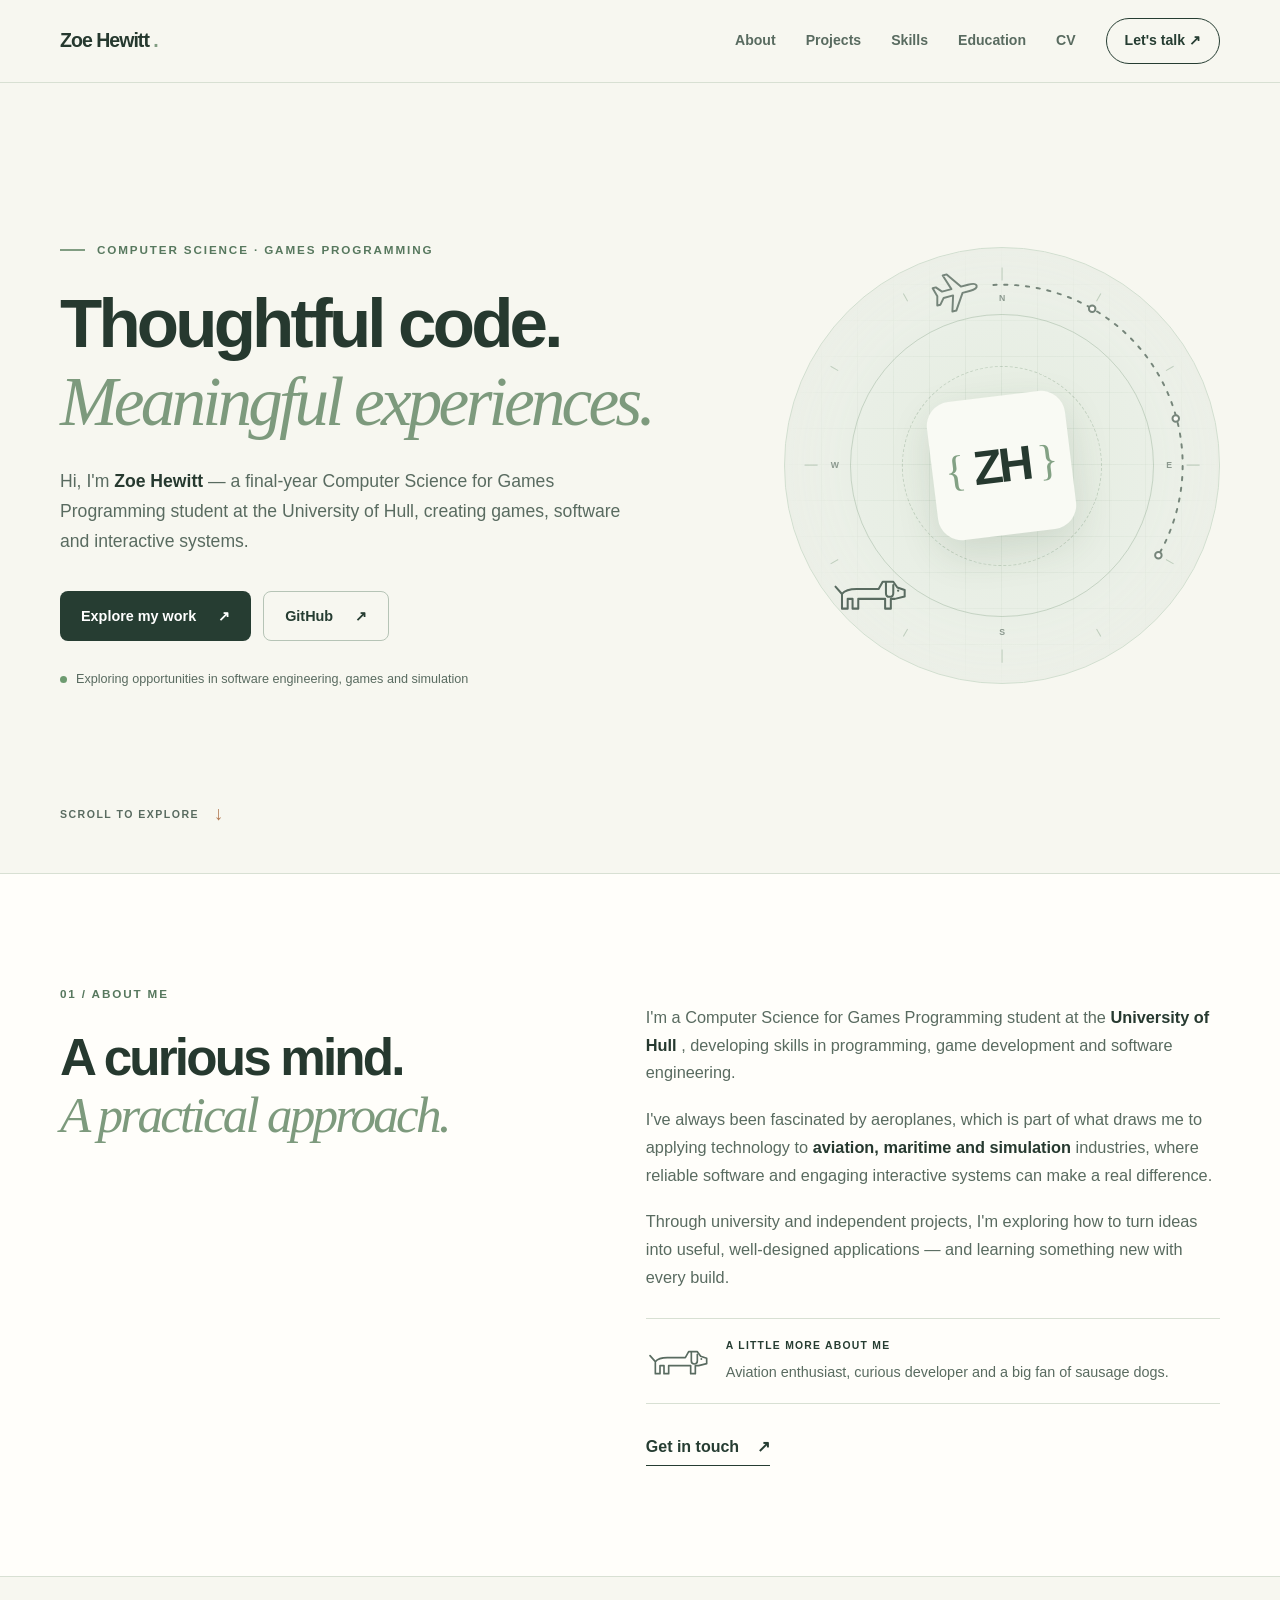
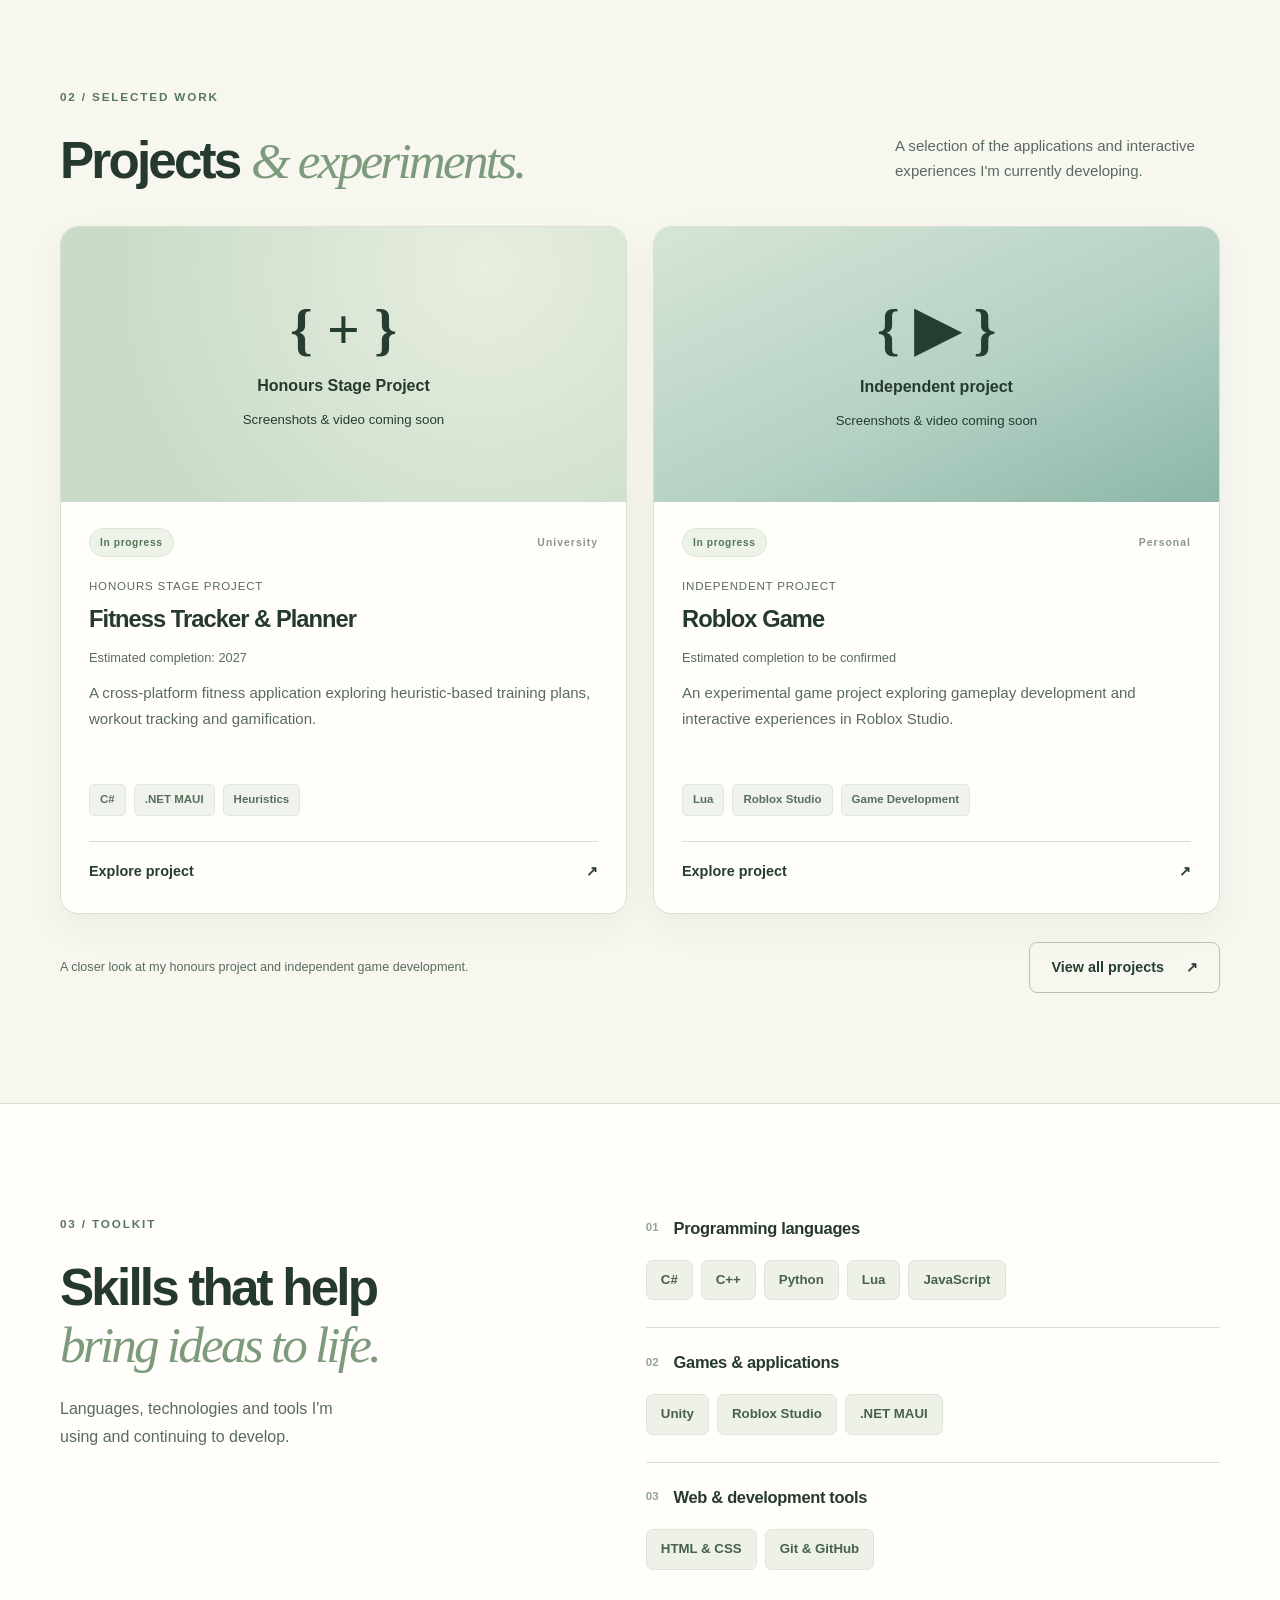
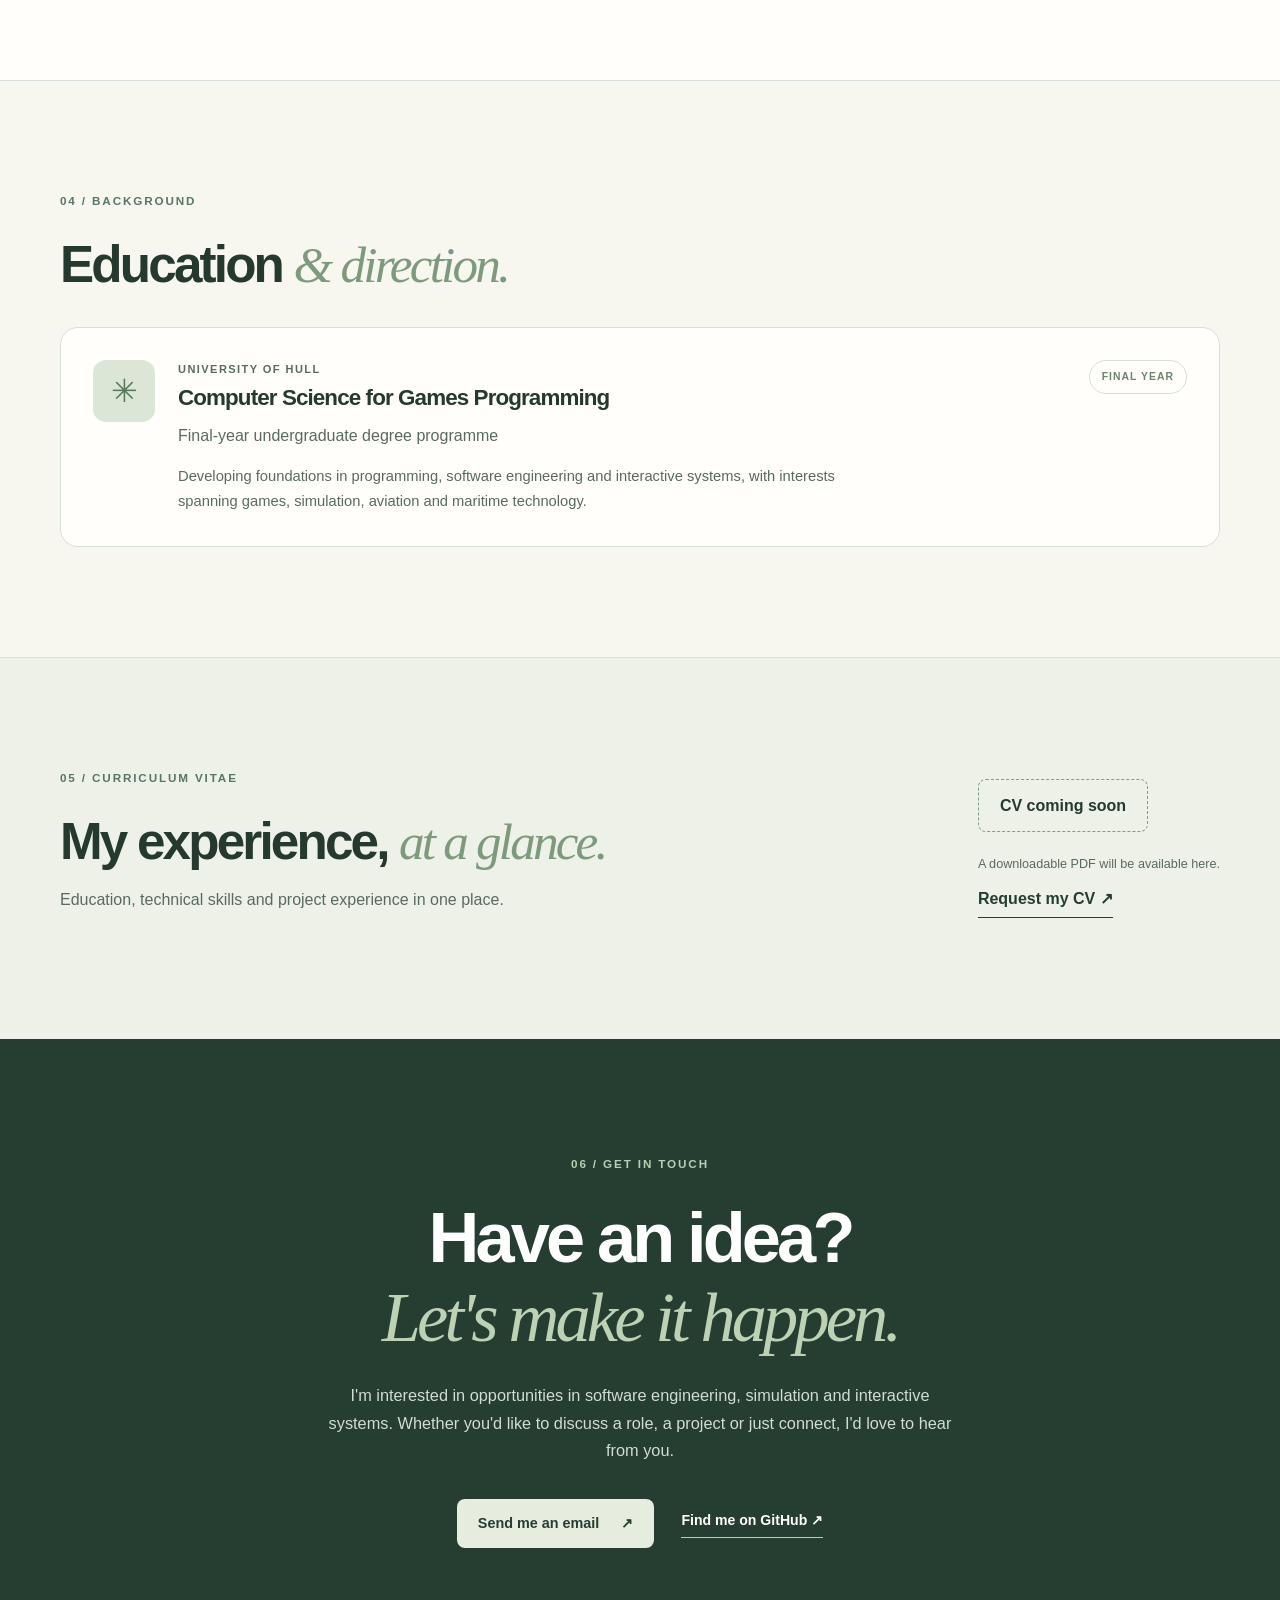
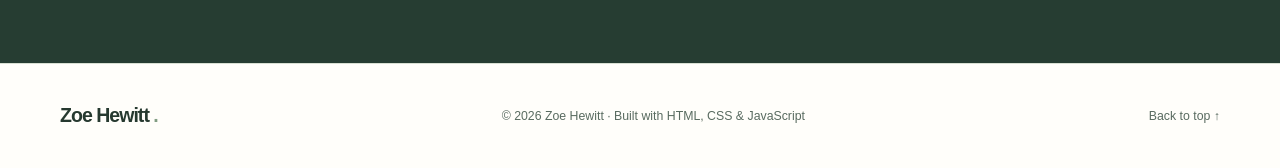
==== commit 85bfc4cf: "Added images and videos for project documentation with changes to some format of the wesbite and add" ====
--- a/index.html
+++ b/index.html
@@ -1,523 +1,347 @@
-<!DOCTYPE html>
+<!doctype html>
 <html lang="en">
- <head>
-  <meta charset="utf-8"/>
-  <meta content="width=device-width, initial-scale=1" name="viewport"/>
-  <meta content="#f7f7f0" name="theme-color"/>
-  <meta content="Zoe Hewitt is a final-year Computer Science for Games Programming student at the University of Hull, building software, games and interactive systems." name="description"/>
-  <title>
-   Zoe Hewitt | Games Programmer &amp; Software Developer
-  </title>
-  <link href="css/style.css" rel="stylesheet"/>
-  <script defer="" src="js/script.js">
-  </script>
- </head>
- <body>
-  <a class="skip-link" href="#main">
-   Skip to main content
-  </a>
-  <header class="site-header" id="top">
-   <div class="container header-inner">
-    <a aria-label="Zoe Hewitt, home" class="brand" href="#home">
-     Zoe Hewitt
-     <span aria-hidden="true">
-      .
-     </span>
-    </a>
-    <button aria-controls="primary-navigation" aria-expanded="false" aria-label="Open navigation menu" class="menu-toggle" type="button">
-     <span>
-     </span>
-     <span>
-     </span>
-     <span>
-     </span>
-    </button>
-    <nav aria-label="Main navigation" class="site-nav" id="primary-navigation">
-     <a href="#about">
-      About
-     </a>
-     <a href="#projects">
-      Projects
-     </a>
-     <a href="#skills">
-      Skills
-     </a>
-     <a href="#education">
-      Education
-     </a>
-     <a class="nav-contact" href="#contact">
-      Let's talk
-      <span aria-hidden="true">
-       &nearrow;
-      </span>
-     </a>
-    </nav>
-   </div>
-  </header>
-  <main id="main">
-   <section aria-labelledby="hero-title" class="hero container" id="home">
-    <div class="hero-copy">
-     <p class="eyebrow">
-      <span aria-hidden="true" class="eyebrow-line">
-      </span>
-      COMPUTER SCIENCE &middot; GAMES PROGRAMMING
-     </p>
-     <h1 id="hero-title">
-      Thoughtful code.
-      <br/>
-      <em>
-       Meaningful experiences.
-      </em>
-     </h1>
-     <p class="hero-lead">
-      Hi, I'm
-      <strong>
-       Zoe Hewitt
-      </strong>
-      &mdash; a final-year Computer Science for Games Programming student at the University of Hull, creating software, games and interactive systems.
-     </p>
-     <div class="hero-actions">
-      <a class="button button-primary" href="#projects">
-       Explore my work
-       <span aria-hidden="true">
-        &nearrow;
-       </span>
-      </a>
-      <a class="button button-outline" href="https://github.com/ZoeH811" rel="noopener noreferrer" target="_blank">
-       GitHub
-       <span aria-hidden="true">
-        &nearrow;
-       </span>
-       <span class="sr-only">
-        (opens in a new tab)
-       </span>
-      </a>
-     </div>
-     <p class="hero-note">
-      <span aria-hidden="true" class="status-dot">
-      </span>
-      Exploring opportunities in software engineering, games and simulation
-     </p>
-    </div>
-    <div aria-hidden="true" class="hero-art">
-     <div class="art-grid">
-     </div>
-     <div class="art-orbit orbit-one">
-     </div>
-     <div class="art-orbit orbit-two">
-     </div>
-     <div class="art-center">
-      <span class="art-bracket">
-       {
-      </span>
-      <span class="art-mark">
-       ZH
-      </span>
-      <span class="art-bracket">
-       }
-      </span>
-     </div>
-     <div class="art-chip chip-top">
-      BUILD
-      <span>
-       &nearrow;
-      </span>
-     </div>
-     <div class="art-chip chip-bottom">
-      CREATE
-      <span>
-       ✳
-      </span>
-     </div>
-     <span class="art-star star-one">
-      ✳
-     </span>
-     <span class="art-star star-two">
-      ✳
-     </span>
-    </div>
-    <a class="scroll-hint" href="#about">
-     SCROLL TO EXPLORE
-     <span aria-hidden="true">
-      &darr;
-     </span>
-    </a>
-   </section>
-   <section aria-labelledby="about-title" class="section about-section" id="about">
-    <div class="container split-section">
-     <div class="section-heading">
-      <p class="eyebrow">
-       01 / ABOUT ME
-      </p>
-      <h2 id="about-title">
-       A curious mind.
-       <br/>
-       <em>
-        A practical approach.
-       </em>
-      </h2>
-     </div>
-     <div class="section-content">
-      <p>
-       I'm a Computer Science for Games Programming student at the
-       <strong>
-        University of Hull
-       </strong>
-       , developing skills in programming, game development and software engineering.
-      </p>
-      <p>
-       I'm particularly interested in applying technology to
-       <strong>
-        aviation, maritime and simulation
-       </strong>
-       industries, where reliable software and engaging interactive systems can make a real difference.
-      </p>
-      <p>
-       Through university and independent projects, I'm exploring how to turn ideas into useful, well-designed applications &mdash; and learning something new with every build.
-      </p>
-      <a class="inline-link" href="#contact">
-       Get in touch
-       <span aria-hidden="true">
-        &nearrow;
-       </span>
-      </a>
-     </div>
-    </div>
-   </section>
-   <section aria-labelledby="projects-title" class="section projects-section" id="projects">
-    <div class="container">
-     <div class="section-topline">
-      <div>
-       <p class="eyebrow">
-        02 / SELECTED WORK
-       </p>
-       <h2 id="projects-title">
-        Projects
-        <em>
-         &amp; experiments.
-        </em>
-       </h2>
+  <head>
+    <meta charset="utf-8" />
+    <meta content="width=device-width, initial-scale=1" name="viewport" />
+    <meta content="#f7f7f0" name="theme-color" />
+    <meta
+      content="Zoe Hewitt is a final-year Computer Science for Games Programming student at the University of Hull, building games, software and interactive systems."
+      name="description"
+    />
+    <title>Zoe Hewitt | Games Programmer &amp; Software Developer</title>
+    <link href="css/style.css" rel="stylesheet" />
+    <script defer src="js/projects.js"></script>
+    <script defer="" src="js/script.js"></script>
+  </head>
+  <body>
+    <a class="skip-link" href="#main"> Skip to main content </a>
+    <header class="site-header" id="top">
+      <div class="container header-inner">
+        <a aria-label="Zoe Hewitt, home" class="brand" href="#home">
+          Zoe Hewitt
+          <span aria-hidden="true"> . </span>
+        </a>
+        <button
+          aria-controls="primary-navigation"
+          aria-expanded="false"
+          aria-label="Open navigation menu"
+          class="menu-toggle"
+          type="button"
+        >
+          <span> </span>
+          <span> </span>
+          <span> </span>
+        </button>
+        <nav aria-label="Main navigation" class="site-nav" id="primary-navigation">
+          <a href="#about"> About </a>
+          <a href="#projects"> Projects </a>
+          <a href="#skills"> Skills </a>
+          <a href="#education"> Education </a>
+          <a href="#cv">CV</a>
+          <a class="nav-contact" href="#contact">
+            Let's talk
+            <span aria-hidden="true"> &nearrow; </span>
+          </a>
+        </nav>
       </div>
-      <p class="section-intro">
-       A selection of the applications and interactive experiences I'm currently developing.
-      </p>
-     </div>
-     <div class="project-grid">
-      <article class="project-card">
-       <div aria-label="Stylised illustration of a fitness planner application interface; not a screenshot of the actual project" class="project-visual fitness-visual" role="img">
-        <div class="mock-app">
-         <div class="mock-top">
-          <span>
-           YOUR WEEK
-          </span>
-          <span>
-           ● ● ●
-          </span>
-         </div>
-         <div class="mock-heading">
-          Training overview
-         </div>
-         <div class="mock-bars">
-          <i>
-          </i>
-          <i>
-          </i>
-          <i>
-          </i>
-          <i>
-          </i>
-          <i>
-          </i>
-          <i>
-          </i>
-          <i>
-          </i>
-         </div>
-         <div class="mock-row">
-          <span>
-           Weekly progress
-          </span>
-          <b>
-           72%
-          </b>
-         </div>
-         <div class="mock-progress">
-          <span>
-          </span>
-         </div>
-        </div>
-        <span class="visual-label">
-         CONCEPT ILLUSTRATION
-        </span>
-       </div>
-       <div class="project-body">
-        <div class="project-meta">
-         <span class="status-pill">
-          <span aria-hidden="true" class="status-dot">
-          </span>
-          IN PROGRESS
-         </span>
-         <span class="project-index">
-          PROJECT 01
-         </span>
-        </div>
-        <h3>
-         Fitness Planner &amp; Diary
-        </h3>
+    </header>
+    <main id="main">
+      <section aria-labelledby="hero-title" class="hero container" id="home">
+        <div class="hero-copy">
+          <p class="eyebrow">
+            <span aria-hidden="true" class="eyebrow-line"> </span>
+            COMPUTER SCIENCE &middot; GAMES PROGRAMMING
+          </p>
+          <h1 id="hero-title">
+            Thoughtful code.
+            <br />
+            <em> Meaningful experiences. </em>
+          </h1>
+          <p class="hero-lead">
+            Hi, I'm
+            <strong> Zoe Hewitt </strong>
+            &mdash; a final-year Computer Science for Games Programming student at the University of
+            Hull, creating games, software and interactive systems.
+          </p>
+          <div class="hero-actions">
+            <a class="button button-primary" href="#projects">
+              Explore my work
+              <span aria-hidden="true"> &nearrow; </span>
+            </a>
+            <a
+              class="button button-outline"
+              href="https://github.com/ZoeH811"
+              rel="noopener noreferrer"
+              target="_blank"
+            >
+              GitHub
+              <span aria-hidden="true"> &nearrow; </span>
+              <span class="sr-only"> (opens in a new tab) </span>
+            </a>
+          </div>
+          <p class="hero-note">
+            <span aria-hidden="true" class="status-dot"> </span>
+            Exploring opportunities in software engineering, games and simulation
+          </p>
+        </div>
+        <div aria-hidden="true" class="hero-art">
+          <div class="art-grid"></div>
+          <!-- Sparse compass marks frame the illustration without competing with the initials. -->
+          <svg class="art-compass" viewBox="0 0 400 400" focusable="false">
+            <path
+              d="M200 18v12 M200 370v12 M18 200h12 M370 200h12
+                 M109 42l4 7 M287 351l4 7 M42 109l7 4 M351 287l7 4
+                 M42 291l7-4 M351 113l7-4 M109 358l4-7 M287 49l4-7"
+            />
+            <text x="200" y="49">N</text>
+            <text x="354" y="203">E</text>
+            <text x="200" y="357">S</text>
+            <text x="46" y="203">W</text>
+          </svg>
+          <div class="art-orbit orbit-one"></div>
+          <div class="art-orbit orbit-two"></div>
+          <div class="art-center">
+            <span class="art-bracket"> { </span>
+            <span class="art-mark"> ZH </span>
+            <span class="art-bracket"> } </span>
+          </div>
+          <svg class="hero-dachshund" viewBox="0 0 400 400" focusable="false">
+            <image href="assets/images/dachshund.svg" x="42" y="300" width="72" height="36" />
+          </svg>
+          <!-- Personal motifs follow the existing quiet, technical illustration style. -->
+          <svg class="flight-trail" viewBox="0 0 400 400" focusable="false">
+            <!-- Leave a short gap after the aircraft before the outer flight arc begins. -->
+            <path d="M192 34A166 166 0 0 1 344 283" />
+            <g class="flight-waypoints">
+              <circle cx="283" cy="56" r="3" />
+              <circle cx="360" cy="157" r="3" />
+              <circle cx="344" cy="283" r="3" />
+            </g>
+            <!-- Share the path's coordinates so the plane stays anchored at every screen size. -->
+            <image
+              href="assets/images/aircraft.svg"
+              x="133"
+              y="16"
+              width="48"
+              height="48"
+              transform="rotate(75 157 40)"
+            />
+          </svg>
+        </div>
+        <a class="scroll-hint" href="#about">
+          SCROLL TO EXPLORE
+          <span aria-hidden="true"> &darr; </span>
+        </a>
+      </section>
+      <section aria-labelledby="about-title" class="section about-section" id="about">
+        <div class="container split-section">
+          <div class="section-heading">
+            <p class="eyebrow">01 / ABOUT ME</p>
+            <h2 id="about-title">
+              A curious mind.
+              <br />
+              <em> A practical approach. </em>
+            </h2>
+          </div>
+          <div class="section-content">
+            <p>
+              I'm a Computer Science for Games Programming student at the
+              <strong> University of Hull </strong>
+              , developing skills in programming, game development and software engineering.
+            </p>
+            <p>
+              I've always been fascinated by aeroplanes, which is part of what draws me to applying
+              technology to
+              <strong> aviation, maritime and simulation </strong>
+              industries, where reliable software and engaging interactive systems can make a real
+              difference.
+            </p>
+            <p>
+              Through university and independent projects, I'm exploring how to turn ideas into
+              useful, well-designed applications &mdash; and learning something new with every
+              build.
+            </p>
+            <aside class="personal-note" aria-label="A little more about me">
+              <img src="assets/images/dachshund.svg" alt="" width="64" height="32" />
+              <div>
+                <span class="personal-note-label">A LITTLE MORE ABOUT ME</span>
+                <p>Aviation enthusiast, curious developer and a big fan of sausage dogs.</p>
+              </div>
+            </aside>
+            <a class="inline-link" href="#contact">
+              Get in touch
+              <span aria-hidden="true"> &nearrow; </span>
+            </a>
+          </div>
+        </div>
+      </section>
+      <section aria-labelledby="projects-title" class="section projects-section" id="projects">
+        <div class="container">
+          <div class="section-topline">
+            <div>
+              <p class="eyebrow">02 / SELECTED WORK</p>
+              <h2 id="projects-title">
+                Projects
+                <em> &amp; experiments. </em>
+              </h2>
+            </div>
+            <p class="section-intro">
+              A selection of the applications and interactive experiences I'm currently developing.
+            </p>
+          </div>
+          <!-- Cards are rendered from portfolio.projects in js/projects.js. -->
+          <div class="project-grid" data-featured-projects></div>
+          <noscript>
+            <p>
+              Featured: Fitness Tracker &amp; Planner (Honours Stage Project) and Roblox Game.
+              Enable JavaScript to view project cards.
+            </p>
+          </noscript>
+          <div class="projects-footer">
+            <p class="projects-footnote">
+              A closer look at my honours project and independent game development.
+            </p>
+            <a class="button button-outline" href="projects.html"
+              >View all projects <span aria-hidden="true">↗</span>
+            </a>
+          </div>
+        </div>
+      </section>
+      <section aria-labelledby="skills-title" class="section skills-section" id="skills">
+        <div class="container split-section">
+          <div class="section-heading">
+            <p class="eyebrow">03 / TOOLKIT</p>
+            <h2 id="skills-title">
+              Skills that help
+              <br />
+              <em> bring ideas to life. </em>
+            </h2>
+            <p class="heading-description">
+              Languages, technologies and tools I'm using and continuing to develop.
+            </p>
+          </div>
+          <div class="skill-groups">
+            <div class="skill-group">
+              <h3>
+                <span class="skill-number"> 01 </span>
+                Programming languages
+              </h3>
+              <div class="skill-tags">
+                <span> C# </span>
+                <span> C++ </span>
+                <span> Python </span>
+                <span> Lua </span>
+                <span> JavaScript </span>
+              </div>
+            </div>
+            <div class="skill-group">
+              <h3>
+                <span class="skill-number"> 02 </span>
+                Games &amp; applications
+              </h3>
+              <div class="skill-tags">
+                <span> Unity </span>
+                <span> Roblox Studio </span>
+                <span> .NET MAUI </span>
+              </div>
+            </div>
+            <div class="skill-group">
+              <h3>
+                <span class="skill-number"> 03 </span>
+                Web &amp; development tools
+              </h3>
+              <div class="skill-tags">
+                <span> HTML &amp; CSS </span>
+                <span> Git &amp; GitHub </span>
+              </div>
+            </div>
+          </div>
+        </div>
+      </section>
+      <section aria-labelledby="education-title" class="section education-section" id="education">
+        <div class="container">
+          <p class="eyebrow">04 / BACKGROUND</p>
+          <h2 id="education-title">
+            Education
+            <em> &amp; direction. </em>
+          </h2>
+          <div class="education-card">
+            <div aria-hidden="true" class="education-icon">✳</div>
+            <div class="education-info">
+              <p class="education-label">UNIVERSITY OF HULL</p>
+              <h3>Computer Science for Games Programming</h3>
+              <p>Final-year undergraduate degree programme</p>
+              <p class="education-detail">
+                Developing foundations in programming, software engineering and interactive systems,
+                with interests spanning games, simulation, aviation and maritime technology.
+              </p>
+            </div>
+            <span class="education-badge"> FINAL YEAR </span>
+          </div>
+        </div>
+      </section>
+      <section class="section cv-section" id="cv" aria-labelledby="cv-title">
+        <div class="container cv-panel">
+          <div>
+            <p class="eyebrow">05 / CURRICULUM VITAE</p>
+            <h2 id="cv-title">My experience, <em>at a glance.</em></h2>
+            <p>Education, technical skills and project experience in one place.</p>
+          </div>
+          <!-- js/projects.js replaces the placeholder when portfolio.cv is configured. -->
+          <div class="cv-actions">
+            <span class="cv-pending" data-cv-action>CV coming soon</span>
+            <p class="projects-footnote" data-cv-note>A downloadable PDF will be available here.</p>
+            <a class="inline-link" href="mailto:zoehewitt811@hotmail.com?subject=CV%20request"
+              >Request my CV ↗</a
+            >
+          </div>
+        </div>
+      </section>
+      <section aria-labelledby="contact-title" class="contact-section" id="contact">
+        <div class="container contact-inner">
+          <p class="eyebrow">06 / GET IN TOUCH</p>
+          <h2 id="contact-title">
+            Have an idea?
+            <br />
+            <em> Let's make it happen. </em>
+          </h2>
+          <p>
+            I'm interested in opportunities in software engineering, simulation and interactive
+            systems. Whether you'd like to discuss a role, a project or just connect, I'd love to
+            hear from you.
+          </p>
+          <div class="contact-actions">
+            <a class="button button-light" href="mailto:zoehewitt811@hotmail.com">
+              Send me an email
+              <span aria-hidden="true"> &nearrow; </span>
+            </a>
+            <a
+              class="contact-github"
+              href="https://github.com/ZoeH811"
+              rel="noopener noreferrer"
+              target="_blank"
+            >
+              Find me on GitHub
+              <span aria-hidden="true"> &nearrow; </span>
+              <span class="sr-only"> (opens in a new tab) </span>
+            </a>
+          </div>
+        </div>
+      </section>
+    </main>
+    <footer class="site-footer">
+      <div class="container footer-inner">
+        <a class="brand" href="#home">
+          Zoe Hewitt
+          <span aria-hidden="true"> . </span>
+        </a>
         <p>
-         A cross-platform fitness application exploring heuristic-based training-plan generation, workout tracking and gamification.
+          &copy;
+          <span id="current-year"> 2026 </span>
+          Zoe Hewitt &middot; Built with HTML, CSS &amp; JavaScript
         </p>
-        <div class="tech-tags">
-         <span>
-          C#
-         </span>
-         <span>
-          .NET MAUI
-         </span>
-         <span>
-          Heuristics
-         </span>
-        </div>
-        <p class="project-coming">
-         Case study coming soon
-         <span aria-hidden="true">
-          &nearrow;
-         </span>
-        </p>
-       </div>
-      </article>
-      <article class="project-card">
-       <div aria-label="Stylised geometric game-world illustration; not a screenshot of the actual Roblox project" class="project-visual game-visual" role="img">
-        <div class="game-sun">
-        </div>
-        <div class="game-hill hill-back">
-        </div>
-        <div class="game-hill hill-front">
-        </div>
-        <div class="game-platform platform-one">
-        </div>
-        <div class="game-platform platform-two">
-        </div>
-        <div class="game-avatar">
-         <span>
-         </span>
-        </div>
-        <span class="visual-label">
-         CONCEPT ILLUSTRATION
-        </span>
-       </div>
-       <div class="project-body">
-        <div class="project-meta">
-         <span class="status-pill">
-          <span aria-hidden="true" class="status-dot">
-          </span>
-          IN PROGRESS
-         </span>
-         <span class="project-index">
-          PROJECT 02
-         </span>
-        </div>
-        <h3>
-         Roblox Game Development
-        </h3>
-        <p>
-         An experimental game project exploring gameplay development and interactive experiences in Roblox Studio.
-        </p>
-        <div class="tech-tags">
-         <span>
-          Lua
-         </span>
-         <span>
-          Roblox Studio
-         </span>
-         <span>
-          Game Development
-         </span>
-        </div>
-        <p class="project-coming">
-         Case study coming soon
-         <span aria-hidden="true">
-          &nearrow;
-         </span>
-        </p>
-       </div>
-      </article>
-     </div>
-     <p class="projects-footnote">
-      More projects and detailed case studies will be added as development progresses. Illustrations above are conceptual placeholders, not actual project screenshots.
-     </p>
-    </div>
-   </section>
-   <section aria-labelledby="skills-title" class="section skills-section" id="skills">
-    <div class="container split-section">
-     <div class="section-heading">
-      <p class="eyebrow">
-       03 / TOOLKIT
-      </p>
-      <h2 id="skills-title">
-       Skills that help
-       <br/>
-       <em>
-        bring ideas to life.
-       </em>
-      </h2>
-      <p class="heading-description">
-       Languages, technologies and tools I'm using and continuing to develop.
-      </p>
-     </div>
-     <div class="skill-groups">
-      <div class="skill-group">
-       <h3>
-        <span class="skill-number">
-         01
-        </span>
-        Programming languages
-       </h3>
-       <div class="skill-tags">
-        <span>
-         C#
-        </span>
-        <span>
-         C++
-        </span>
-        <span>
-         Python
-        </span>
-        <span>
-         Lua
-        </span>
-        <span>
-         JavaScript
-        </span>
-       </div>
+        <a class="back-to-top" href="#top"> Back to top &uarr; </a>
       </div>
-      <div class="skill-group">
-       <h3>
-        <span class="skill-number">
-         02
-        </span>
-        Games &amp; applications
-       </h3>
-       <div class="skill-tags">
-        <span>
-         Unity
-        </span>
-        <span>
-         Roblox Studio
-        </span>
-        <span>
-         .NET MAUI
-        </span>
-       </div>
-      </div>
-      <div class="skill-group">
-       <h3>
-        <span class="skill-number">
-         03
-        </span>
-        Web &amp; development tools
-       </h3>
-       <div class="skill-tags">
-        <span>
-         HTML &amp; CSS
-        </span>
-        <span>
-         Git &amp; GitHub
-        </span>
-       </div>
-      </div>
-     </div>
-    </div>
-   </section>
-   <section aria-labelledby="education-title" class="section education-section" id="education">
-    <div class="container">
-     <p class="eyebrow">
-      04 / BACKGROUND
-     </p>
-     <h2 id="education-title">
-      Education
-      <em>
-       &amp; direction.
-      </em>
-     </h2>
-     <div class="education-card">
-      <div aria-hidden="true" class="education-icon">
-       ✳
-      </div>
-      <div class="education-info">
-       <p class="education-label">
-        UNIVERSITY OF HULL
-       </p>
-       <h3>
-        Computer Science for Games Programming
-       </h3>
-       <p>
-        Final-year undergraduate degree programme
-       </p>
-       <p class="education-detail">
-        Developing foundations in programming, software engineering and interactive systems, with interests spanning games, simulation, aviation and maritime technology.
-       </p>
-      </div>
-      <span class="education-badge">
-       FINAL YEAR
-      </span>
-     </div>
-    </div>
-   </section>
-   <section aria-labelledby="contact-title" class="contact-section" id="contact">
-    <div class="container contact-inner">
-     <p class="eyebrow">
-      05 / GET IN TOUCH
-     </p>
-     <h2 id="contact-title">
-      Have an idea?
-      <br/>
-      <em>
-       Let's make it happen.
-      </em>
-     </h2>
-     <p>
-      I'm interested in opportunities in software engineering, simulation and interactive systems. Whether you'd like to discuss a role, a project or just connect, I'd love to hear from you.
-     </p>
-     <div class="contact-actions">
-      <a class="button button-light" href="mailto:zoehewitt811@hotmail.com">
-       Send me an email
-       <span aria-hidden="true">
-        &nearrow;
-       </span>
-      </a>
-      <a class="contact-github" href="https://github.com/ZoeH811" rel="noopener noreferrer" target="_blank">
-       Find me on GitHub
-       <span aria-hidden="true">
-        &nearrow;
-       </span>
-       <span class="sr-only">
-        (opens in a new tab)
-       </span>
-      </a>
-     </div>
-    </div>
-   </section>
-  </main>
-  <footer class="site-footer">
-   <div class="container footer-inner">
-    <a class="brand" href="#home">
-     Zoe Hewitt
-     <span aria-hidden="true">
-      .
-     </span>
-    </a>
-    <p>
-     &copy;
-     <span id="current-year">
-      2026
-     </span>
-     Zoe Hewitt &middot; Built with HTML, CSS &amp; JavaScript
-    </p>
-    <a class="back-to-top" href="#top">
-     Back to top &uarr;
-    </a>
-   </div>
-  </footer>
- </body>
+    </footer>
+  </body>
 </html>
--- a/css/style.css
+++ b/css/style.css
@@ -14,10 +14,12 @@
   --border: #d8e0d3;
   --container: 1160px;
   --radius: 18px;
-  --shadow: 0 14px 35px rgba(31,57,39,.055);
-}
-
-*,*::before,*::after {
+  --shadow: 0 14px 35px rgba(31, 57, 39, 0.055);
+}
+
+*,
+*::before,
+*::after {
   box-sizing: border-box;
 }
 
@@ -30,7 +32,13 @@
   margin: 0;
   background: var(--background);
   color: var(--text);
-  font-family: Inter,ui-sans-serif,-apple-system,BlinkMacSystemFont,"Segoe UI",sans-serif;
+  font-family:
+    Inter,
+    ui-sans-serif,
+    -apple-system,
+    BlinkMacSystemFont,
+    'Segoe UI',
+    sans-serif;
   line-height: 1.7;
   -webkit-font-smoothing: antialiased;
 }
@@ -44,11 +52,13 @@
   font: inherit;
 }
 
-a,button {
+a,
+button {
   -webkit-tap-highlight-color: transparent;
 }
 
-a:focus-visible,button:focus-visible {
+a:focus-visible,
+button:focus-visible {
   outline: 3px solid var(--copper);
   outline-offset: 4px;
 }
@@ -60,7 +70,7 @@
   padding: 0;
   margin: -1px;
   overflow: hidden;
-  clip: rect(0,0,0,0);
+  clip: rect(0, 0, 0, 0);
   white-space: nowrap;
   border: 0;
 }
@@ -81,7 +91,7 @@
 }
 
 .container {
-  width: min(calc(100% - 64px),var(--container));
+  width: min(calc(100% - 64px), var(--container));
   margin-inline: auto;
 }
 
@@ -89,7 +99,7 @@
   position: sticky;
   top: 0;
   z-index: 50;
-  background: rgba(247,247,240,.95);
+  background: rgba(247, 247, 240, 0.95);
   border-bottom: 1px solid var(--border);
   backdrop-filter: blur(18px);
   -webkit-backdrop-filter: blur(18px);
@@ -105,7 +115,7 @@
 
 .brand {
   font-size: 1.22rem;
-  letter-spacing: -.05em;
+  letter-spacing: -0.05em;
   font-weight: 800;
   white-space: nowrap;
 }
@@ -121,13 +131,14 @@
 }
 
 .site-nav a {
-  font-size: .88rem;
+  font-size: 0.88rem;
   font-weight: 600;
   color: var(--muted);
-  transition: color .2s;
-}
-
-.site-nav a:hover,.site-nav a[aria-current="location"] {
+  transition: color 0.2s;
+}
+
+.site-nav a:hover,
+.site-nav a[aria-current='location'] {
   color: var(--forest);
 }
 
@@ -149,9 +160,9 @@
 
 .hero {
   min-height: 680px;
-  min-height: min(790px,calc(100svh - 82px));
+  min-height: min(790px, calc(100svh - 82px));
   display: grid;
-  grid-template-columns: minmax(0,1.2fr) minmax(300px,.8fr);
+  grid-template-columns: minmax(0, 1.2fr) minmax(300px, 0.8fr);
   align-items: center;
   column-gap: 6%;
   position: relative;
@@ -163,9 +174,9 @@
   align-items: center;
   gap: 12px;
   margin: 0 0 25px;
-  font-size: .73rem;
+  font-size: 0.73rem;
   font-weight: 800;
-  letter-spacing: .16em;
+  letter-spacing: 0.16em;
   color: #57785e;
 }
 
@@ -175,25 +186,30 @@
   background: var(--sage);
 }
 
-h1,h2,h3,p {
+h1,
+h2,
+h3,
+p {
   overflow-wrap: break-word;
 }
 
-h1,h2 {
-  letter-spacing: -.055em;
+h1,
+h2 {
+  letter-spacing: -0.055em;
   line-height: 1.12;
 }
 
 h1 {
-  font-size: clamp(3rem,5.4vw,5.35rem);
+  font-size: clamp(3rem, 5.4vw, 5.35rem);
   margin: 0 0 27px;
   font-weight: 750;
 }
 
-h1 em,h2 em {
-  font-family: Georgia,"Times New Roman",serif;
+h1 em,
+h2 em {
+  font-family: Georgia, 'Times New Roman', serif;
   font-weight: 400;
-  letter-spacing: -.055em;
+  letter-spacing: -0.055em;
   color: #7d9a7d;
 }
 
@@ -227,9 +243,13 @@
   gap: 22px;
   padding: 12px 21px;
   border-radius: 8px;
-  font-size: .9rem;
+  font-size: 0.9rem;
   font-weight: 750;
-  transition: background .2s,transform .2s,color .2s,border-color .2s;
+  transition:
+    background 0.2s,
+    transform 0.2s,
+    color 0.2s,
+    border-color 0.2s;
 }
 
 .button:hover {
@@ -259,7 +279,7 @@
   align-items: center;
   gap: 9px;
   color: var(--muted);
-  font-size: .79rem;
+  font-size: 0.79rem;
   margin: 28px 0 0;
 }
 
@@ -277,22 +297,24 @@
   position: relative;
   border: 1px solid #d2dfd0;
   border-radius: 50%;
-  background: radial-gradient(circle at 50% 50%,#e5ede0 0%,#e9efe6 47%,#f2f4ed 70%);
+  background: radial-gradient(circle at 50% 50%, #e5ede0 0%, #e9efe6 47%, #f2f4ed 70%);
   overflow: hidden;
-  box-shadow: inset 0 0 80px rgba(106,144,109,.08);
+  box-shadow: inset 0 0 80px rgba(106, 144, 109, 0.08);
 }
 
 .art-grid {
   position: absolute;
   inset: 0;
-  background-image: linear-gradient(#8aa48a1e 1px,transparent 1px),linear-gradient(90deg,#8aa48a1e 1px,transparent 1px);
+  background-image:
+    linear-gradient(#8aa48a1e 1px, transparent 1px),
+    linear-gradient(90deg, #8aa48a1e 1px, transparent 1px);
   background-size: 36px 36px;
-  mask-image: radial-gradient(circle,#000 25%,transparent 75%);
+  mask-image: radial-gradient(circle, #000 25%, transparent 75%);
 }
 
 .art-orbit {
   position: absolute;
-  border: 1px solid rgba(89,127,91,.25);
+  border: 1px solid rgba(89, 127, 91, 0.25);
   border-radius: 50%;
   inset: 15%;
 }
@@ -318,13 +340,13 @@
 
 .art-mark {
   font-weight: 800;
-  font-size: clamp(1.5rem,4vw,3rem);
-  letter-spacing: -.08em;
+  font-size: clamp(1.5rem, 4vw, 3rem);
+  letter-spacing: -0.08em;
 }
 
 .art-bracket {
-  font-family: Georgia,serif;
-  font-size: clamp(1.6rem,3.5vw,2.7rem);
+  font-family: Georgia, serif;
+  font-size: clamp(1.6rem, 3.5vw, 2.7rem);
   color: #83a184;
 }
 
@@ -337,8 +359,8 @@
   border: 1px solid var(--border);
   padding: 10px 15px;
   border-radius: 7px;
-  font-size: .7rem;
-  letter-spacing: .1em;
+  font-size: 0.7rem;
+  letter-spacing: 0.1em;
   font-weight: 800;
   box-shadow: var(--shadow);
 }
@@ -377,13 +399,65 @@
   font-size: 16px;
 }
 
+/* Static personal motifs: decorative only, with no extra motion or interaction. */
+.art-compass {
+  position: absolute;
+  inset: 0;
+  width: 100%;
+  height: 100%;
+  pointer-events: none;
+}
+
+.art-compass path {
+  fill: none;
+  stroke: var(--sage);
+  stroke-width: 1;
+  opacity: 0.4;
+}
+
+.art-compass text {
+  fill: var(--muted);
+  font-family: inherit;
+  font-size: 8px;
+  font-weight: 600;
+  text-anchor: middle;
+  opacity: 0.65;
+}
+
+.flight-trail {
+  position: absolute;
+  inset: 0;
+  width: 100%;
+  height: 100%;
+  fill: none;
+  stroke: var(--muted);
+  stroke-width: 1.8;
+  stroke-linecap: round;
+  stroke-dasharray: 3 7;
+  opacity: 0.8;
+  pointer-events: none;
+}
+
+.flight-waypoints {
+  fill: var(--surface);
+  stroke-dasharray: none;
+}
+
+.hero-dachshund {
+  position: absolute;
+  inset: 0;
+  width: 100%;
+  height: 100%;
+  pointer-events: none;
+}
+
 .scroll-hint {
   position: absolute;
   bottom: 42px;
   left: 0;
-  font-size: .66rem;
+  font-size: 0.66rem;
   font-weight: 800;
-  letter-spacing: .14em;
+  letter-spacing: 0.14em;
   color: var(--muted);
   display: flex;
   gap: 15px;
@@ -406,12 +480,12 @@
 
 .split-section {
   display: grid;
-  grid-template-columns: .9fr 1.1fr;
+  grid-template-columns: 0.9fr 1.1fr;
   gap: 10%;
 }
 
 .section h2 {
-  font-size: clamp(2.3rem,4vw,3.65rem);
+  font-size: clamp(2.3rem, 4vw, 3.65rem);
   margin: 0;
 }
 
@@ -427,6 +501,34 @@
 
 .section-content strong {
   color: var(--text);
+}
+
+/* A small editorial aside keeps personal interests alongside the About copy. */
+.personal-note {
+  display: flex;
+  align-items: center;
+  gap: 16px;
+  margin: 27px 0 20px;
+  padding: 18px 0;
+  border-block: 1px solid var(--border);
+}
+
+.personal-note > img {
+  flex: none;
+}
+
+.personal-note-label {
+  display: block;
+  color: var(--forest);
+  font-size: 0.65rem;
+  font-weight: 750;
+  letter-spacing: 0.12em;
+  margin-bottom: 5px;
+}
+
+.personal-note p {
+  margin: 0;
+  font-size: 0.9rem;
 }
 
 .inline-link {
@@ -456,12 +558,12 @@
   max-width: 325px;
   margin: 0 0 5px;
   color: var(--muted);
-  font-size: .94rem;
+  font-size: 0.94rem;
 }
 
 .project-grid {
   display: grid;
-  grid-template-columns: repeat(2,minmax(0,1fr));
+  grid-template-columns: repeat(2, minmax(0, 1fr));
   gap: 26px;
 }
 
@@ -471,13 +573,16 @@
   border-radius: var(--radius);
   overflow: hidden;
   box-shadow: var(--shadow);
-  transition: transform .2s,border-color .2s,box-shadow .2s;
+  transition:
+    transform 0.2s,
+    border-color 0.2s,
+    box-shadow 0.2s;
 }
 
 .project-card:hover {
   transform: translateY(-4px);
   border-color: #aabfa9;
-  box-shadow: 0 18px 40px rgba(31,57,39,.09);
+  box-shadow: 0 18px 40px rgba(31, 57, 39, 0.09);
 }
 
 .project-visual {
@@ -490,7 +595,7 @@
 }
 
 .fitness-visual {
-  background: radial-gradient(circle at 75% 15%,#e8eee0,#cadcc8 75%);
+  background: radial-gradient(circle at 75% 15%, #e8eee0, #cadcc8 75%);
 }
 
 .mock-app {
@@ -507,15 +612,15 @@
   display: flex;
   justify-content: space-between;
   color: #6e8d71;
-  font-size: .56rem;
-  letter-spacing: .13em;
+  font-size: 0.56rem;
+  letter-spacing: 0.13em;
   font-weight: 800;
 }
 
 .mock-heading {
   font-size: 1.1rem;
   font-weight: 800;
-  letter-spacing: -.04em;
+  letter-spacing: -0.04em;
   margin: 15px 0;
 }
 
@@ -562,7 +667,7 @@
   display: flex;
   justify-content: space-between;
   margin-top: 17px;
-  font-size: .62rem;
+  font-size: 0.62rem;
   color: #607663;
 }
 
@@ -583,7 +688,7 @@
 }
 
 .game-visual {
-  background: linear-gradient(155deg,#d6e5d6 0%,#b5d2c5 55%,#8cb6a7 100%);
+  background: linear-gradient(155deg, #d6e5d6 0%, #b5d2c5 55%, #8cb6a7 100%);
 }
 
 .game-sun {
@@ -665,9 +770,9 @@
   background: #ffffffd9;
   border-radius: 4px;
   padding: 5px 9px;
-  font-size: .56rem;
+  font-size: 0.56rem;
   font-weight: 800;
-  letter-spacing: .09em;
+  letter-spacing: 0.09em;
 }
 
 .project-body {
@@ -690,33 +795,34 @@
   border: 1px solid #d8e6d2;
   padding: 5px 10px;
   border-radius: 100px;
-  font-size: .64rem;
+  font-size: 0.64rem;
   font-weight: 800;
-  letter-spacing: .06em;
+  letter-spacing: 0.06em;
 }
 
 .project-index {
-  font-size: .65rem;
+  font-size: 0.65rem;
   color: #89978b;
   font-weight: 800;
-  letter-spacing: .1em;
+  letter-spacing: 0.1em;
 }
 
 .project-card h3 {
   font-size: 1.48rem;
-  letter-spacing: -.04em;
+  letter-spacing: -0.04em;
   line-height: 1.25;
   margin: 19px 0 10px;
 }
 
-.project-card .project-body>p:not(.project-coming) {
+.project-card .project-body > p:not(.project-coming) {
   color: var(--muted);
   margin: 0;
   min-height: 84px;
-  font-size: .94rem;
-}
-
-.tech-tags,.skill-tags {
+  font-size: 0.94rem;
+}
+
+.tech-tags,
+.skill-tags {
   display: flex;
   flex-wrap: wrap;
   gap: 8px;
@@ -731,7 +837,7 @@
   border: 1px solid #e0e8dc;
   border-radius: 5px;
   padding: 5px 10px;
-  font-size: .72rem;
+  font-size: 0.72rem;
   font-weight: 650;
   color: #57705d;
 }
@@ -741,7 +847,7 @@
   margin: 24px 0 0;
   padding-top: 17px;
   color: #77877a;
-  font-size: .82rem;
+  font-size: 0.82rem;
   font-weight: 650;
 }
 
@@ -750,7 +856,7 @@
 }
 
 .projects-footnote {
-  font-size: .79rem;
+  font-size: 0.79rem;
   color: var(--muted);
   margin: 22px 0 0;
 }
@@ -786,11 +892,11 @@
   gap: 15px;
   font-size: 1.03rem;
   margin: 0 0 18px;
-  letter-spacing: -.02em;
+  letter-spacing: -0.02em;
 }
 
 .skill-number {
-  font-size: .72rem;
+  font-size: 0.72rem;
   color: #91a693;
   letter-spacing: 0;
 }
@@ -800,7 +906,7 @@
   border: 1px solid #dce5d8;
   padding: 8px 14px;
   border-radius: 7px;
-  font-size: .83rem;
+  font-size: 0.83rem;
   color: #47614e;
   font-weight: 650;
 }
@@ -836,8 +942,8 @@
 }
 
 .education-label {
-  font-size: .69rem;
-  letter-spacing: .13em;
+  font-size: 0.69rem;
+  letter-spacing: 0.13em;
   font-weight: 800;
   color: #6b8d70;
   margin: 0 0 6px;
@@ -845,7 +951,7 @@
 
 .education-info h3 {
   font-size: 1.4rem;
-  letter-spacing: -.04em;
+  letter-spacing: -0.04em;
   margin: 0 0 5px;
 }
 
@@ -857,13 +963,13 @@
 .education-info .education-detail {
   max-width: 670px;
   margin-top: 15px;
-  font-size: .92rem;
+  font-size: 0.92rem;
 }
 
 .education-badge {
-  font-size: .65rem;
+  font-size: 0.65rem;
   font-weight: 800;
-  letter-spacing: .1em;
+  letter-spacing: 0.1em;
   color: #6d846f;
   border: 1px solid var(--border);
   border-radius: 100px;
@@ -888,8 +994,8 @@
 }
 
 .contact-inner h2 {
-  font-size: clamp(2.8rem,5.5vw,5.3rem);
-  letter-spacing: -.055em;
+  font-size: clamp(2.8rem, 5.5vw, 5.3rem);
+  letter-spacing: -0.055em;
   line-height: 1.12;
   margin: 0 0 25px;
 }
@@ -898,7 +1004,7 @@
   color: #bdd1b4;
 }
 
-.contact-inner>p:not(.eyebrow) {
+.contact-inner > p:not(.eyebrow) {
   color: #d0ddd2;
   max-width: 640px;
   margin: 0 auto;
@@ -924,7 +1030,7 @@
 }
 
 .contact-github {
-  font-size: .88rem;
+  font-size: 0.88rem;
   font-weight: 750;
   border-bottom: 1px solid #b6cbb5;
   padding-bottom: 4px;
@@ -947,8 +1053,9 @@
   gap: 22px;
 }
 
-.footer-inner p,.back-to-top {
-  font-size: .77rem;
+.footer-inner p,
+.back-to-top {
+  font-size: 0.77rem;
   color: var(--muted);
 }
 
@@ -956,192 +1063,572 @@
   color: var(--forest);
 }
 
-@media(max-width:980px) {
+@media (max-width: 980px) {
   .site-nav {
-      gap: 17px;
+    gap: 17px;
   }
   .hero {
-      grid-template-columns: 1fr .75fr;
-      gap: 2%;
+    grid-template-columns: 1fr 0.75fr;
+    gap: 2%;
   }
   .hero h1 {
-      font-size: clamp(2.9rem,5.2vw,4.4rem);
+    font-size: clamp(2.9rem, 5.2vw, 4.4rem);
   }
   .hero-art {
-      width: 100%;
+    width: 100%;
   }
   .split-section {
-      gap: 6%;
+    gap: 6%;
   }
   .section {
-      padding-block: 85px;
-  }
-}
-
-@media(max-width:760px) {
+    padding-block: 85px;
+  }
+}
+
+@media (max-width: 760px) {
   html {
-      scroll-padding-top: 74px;
+    scroll-padding-top: 74px;
   }
   .container {
-      width: min(calc(100% - 36px),var(--container));
+    width: min(calc(100% - 36px), var(--container));
   }
   .header-inner {
-      min-height: 72px;
+    min-height: 72px;
   }
   .menu-toggle {
-      width: 43px;
-      height: 43px;
-      display: flex;
-      flex-direction: column;
-      justify-content: center;
-      align-items: center;
-      gap: 5px;
-      background: transparent;
-      border: 1px solid var(--border);
-      border-radius: 9px;
-      cursor: pointer;
+    width: 43px;
+    height: 43px;
+    display: flex;
+    flex-direction: column;
+    justify-content: center;
+    align-items: center;
+    gap: 5px;
+    background: transparent;
+    border: 1px solid var(--border);
+    border-radius: 9px;
+    cursor: pointer;
   }
   .menu-toggle span {
-      height: 2px;
-      width: 19px;
-      background: var(--forest);
-      border-radius: 2px;
+    height: 2px;
+    width: 19px;
+    background: var(--forest);
+    border-radius: 2px;
   }
   .site-nav {
-      display: none;
-      position: absolute;
-      left: 0;
-      right: 0;
-      top: 100%;
-      background: var(--background);
-      border-bottom: 1px solid var(--border);
-      padding: 16px 18px 22px;
-      box-shadow: 0 12px 20px #263d3210;
-      flex-direction: column;
-      align-items: stretch;
-      gap: 0;
+    display: none;
+    position: absolute;
+    left: 0;
+    right: 0;
+    top: 100%;
+    background: var(--background);
+    border-bottom: 1px solid var(--border);
+    padding: 16px 18px 22px;
+    box-shadow: 0 12px 20px #263d3210;
+    flex-direction: column;
+    align-items: stretch;
+    gap: 0;
   }
   .site-nav.is-open {
-      display: flex;
+    display: flex;
   }
   .site-nav a {
-      padding: 12px 14px;
+    padding: 12px 14px;
   }
   .site-nav .nav-contact {
-      margin-top: 8px;
-      text-align: center;
+    margin-top: 8px;
+    text-align: center;
   }
   .hero {
-      display: flex;
-      flex-direction: column;
-      align-items: stretch;
-      gap: 35px;
-      min-height: unset;
-      padding-block: 78px 86px;
+    display: flex;
+    flex-direction: column;
+    align-items: stretch;
+    gap: 35px;
+    min-height: unset;
+    padding-block: 78px 86px;
   }
   .hero h1 {
-      font-size: clamp(2.75rem,9vw,4.5rem);
+    font-size: clamp(2.75rem, 9vw, 4.5rem);
   }
   .hero h1 em {
-      white-space: normal;
+    white-space: normal;
   }
   .hero-art {
-      width: min(100%,380px);
-      align-self: center;
+    width: min(100%, 380px);
+    align-self: center;
   }
   .scroll-hint {
-      bottom: 22px;
+    bottom: 22px;
   }
   .split-section {
-      grid-template-columns: 1fr;
-      gap: 32px;
+    grid-template-columns: 1fr;
+    gap: 32px;
   }
   .section-content {
-      padding-top: 0;
+    padding-top: 0;
   }
   .section-topline {
-      display: block;
+    display: block;
   }
   .section-intro {
-      max-width: 520px;
-      margin-top: 18px;
+    max-width: 520px;
+    margin-top: 18px;
   }
   .project-grid {
-      grid-template-columns: 1fr;
-  }
-  .project-card .project-body>p:not(.project-coming) {
-      min-height: 0;
+    grid-template-columns: 1fr;
+  }
+  .project-card .project-body > p:not(.project-coming) {
+    min-height: 0;
   }
   .section {
-      padding-block: 75px;
+    padding-block: 75px;
   }
   .education-card {
-      flex-wrap: wrap;
+    flex-wrap: wrap;
   }
   .education-badge {
-      margin-left: 85px;
+    margin-left: 85px;
   }
   .footer-inner {
-      padding-block: 26px;
-      min-height: 0;
-      flex-wrap: wrap;
+    padding-block: 26px;
+    min-height: 0;
+    flex-wrap: wrap;
   }
   .footer-inner p {
-      order: 3;
-      width: 100%;
-      margin: 0;
+    order: 3;
+    width: 100%;
+    margin: 0;
   }
   .contact-section {
-      padding-block: 80px;
-  }
-}
-
-@media(max-width:420px) {
+    padding-block: 80px;
+  }
+}
+
+@media (max-width: 420px) {
   .hero {
-      padding-top: 64px;
+    padding-top: 64px;
   }
   .hero h1 {
-      font-size: 2.7rem;
+    font-size: 2.7rem;
   }
   .hero-actions {
-      flex-direction: column;
-      align-items: stretch;
+    flex-direction: column;
+    align-items: stretch;
   }
   .hero-note {
-      align-items: flex-start;
+    align-items: flex-start;
   }
   .project-visual {
-      height: 225px;
+    height: 225px;
   }
   .project-body {
-      padding: 22px;
+    padding: 22px;
   }
   .education-card {
-      padding: 22px;
-      gap: 15px;
+    padding: 22px;
+    gap: 15px;
   }
   .education-icon {
-      width: 48px;
-      height: 48px;
+    width: 48px;
+    height: 48px;
   }
   .education-badge {
-      margin-left: 0;
+    margin-left: 0;
   }
   .contact-actions {
-      gap: 18px;
+    gap: 18px;
   }
   .contact-inner h2 {
-      font-size: 2.7rem;
-  }
-}
-
-@media(prefers-reduced-motion:reduce) {
+    font-size: 2.7rem;
+  }
+}
+
+@media (prefers-reduced-motion: reduce) {
   html {
-      scroll-behavior: auto;
-  }
-  *,*::before,*::after {
-      animation-duration: .01ms!important;
-      animation-iteration-count: 1!important;
-      transition-duration: .01ms!important;
-  }
-}
+    scroll-behavior: auto;
+  }
+  *,
+  *::before,
+  *::after {
+    animation-duration: 0.01ms !important;
+    animation-iteration-count: 1 !important;
+    transition-duration: 0.01ms !important;
+  }
+}
+
+/* Shared project library, media galleries and CV */
+.project-details-button {
+  display: flex;
+  align-items: center;
+  justify-content: space-between;
+  width: 100%;
+  margin-top: 25px;
+  padding: 17px 0 0;
+  border: 0;
+  border-top: 1px solid var(--border);
+  background: transparent;
+  color: var(--forest);
+  font-size: 0.9rem;
+  font-weight: 750;
+  text-align: left;
+}
+.project-details-button:hover {
+  color: #57785e;
+}
+.project-dialog-open {
+  overflow: hidden;
+}
+.project-dialog {
+  width: min(1240px, calc(100% - 40px));
+  max-width: none;
+  max-height: calc(100dvh - 48px);
+  padding: 0;
+  border: 1px solid var(--border);
+  border-radius: var(--radius);
+  background: var(--surface);
+  color: var(--text);
+  box-shadow: 0 24px 90px #10231c55;
+  overflow-y: auto;
+  overscroll-behavior: contain;
+}
+.project-dialog::backdrop {
+  background: #14271ec4;
+  backdrop-filter: blur(5px);
+}
+.detail-toolbar {
+  position: sticky;
+  top: 0;
+  z-index: 2;
+  display: flex;
+  align-items: center;
+  justify-content: space-between;
+  gap: 16px;
+  padding: 14px 32px;
+  background: var(--surface);
+  border-bottom: 1px solid var(--border);
+}
+.detail-toolbar > span {
+  font-size: 0.65rem;
+  letter-spacing: 0.12em;
+  font-weight: 800;
+  color: var(--muted);
+}
+.detail-close {
+  min-height: 44px;
+  padding: 8px 15px;
+  border: 1px solid var(--border);
+  border-radius: 8px;
+  background: var(--surface-alt);
+  color: var(--forest);
+}
+.detail-close span {
+  margin-left: 15px;
+  font-size: 1.25rem;
+}
+.detail-content {
+  padding: 32px;
+}
+.detail-heading {
+  padding-bottom: 28px;
+  border-bottom: 1px solid var(--border);
+}
+.detail-heading .eyebrow {
+  margin-bottom: 12px;
+}
+.detail-heading h2 {
+  font-size: clamp(2rem, 4vw, 3.3rem);
+  margin: 0 0 18px;
+}
+.detail-layout {
+  display: grid;
+  grid-template-columns: minmax(0, 0.85fr) minmax(0, 1.35fr);
+  gap: 36px;
+  padding-top: 28px;
+}
+.detail-layout section {
+  min-width: 0;
+}
+.detail-copy section + section {
+  margin-top: 28px;
+}
+.detail-layout h3 {
+  font-size: 1.05rem;
+  line-height: 1.4;
+  margin: 0 0 12px;
+}
+.detail-copy p,
+.detail-copy li {
+  color: var(--muted);
+  font-size: 0.95rem;
+}
+.detail-copy p {
+  margin: 0 0 14px;
+}
+.detail-copy ul {
+  padding-left: 20px;
+}
+.detail-copy .tech-tags {
+  margin-top: 0;
+}
+.detail-repository {
+  border-top: 1px solid var(--border);
+  padding-top: 24px;
+}
+.detail-media .project-gallery {
+  display: grid;
+  grid-template-columns: repeat(2, minmax(0, 1fr));
+  align-items: start;
+  gap: 18px;
+  overflow: visible;
+  background: transparent;
+}
+.detail-media .project-gallery figure {
+  min-width: 0;
+  margin: 0;
+  border: 1px solid var(--border);
+  border-radius: 10px;
+  background: var(--surface-alt);
+  overflow: hidden;
+}
+.detail-media .project-gallery img,
+.detail-media .project-gallery video {
+  width: 100%;
+  height: auto;
+  aspect-ratio: 16 / 9;
+  object-fit: contain;
+  border-radius: 0;
+}
+.detail-media .project-gallery figcaption {
+  padding: 10px 12px;
+  line-height: 1.5;
+}
+.detail-media .media-placeholder {
+  border-radius: 12px;
+}
+@media (max-width: 760px) {
+  .project-dialog {
+    width: calc(100% - 20px);
+    max-height: calc(100dvh - 20px);
+  }
+  .detail-toolbar {
+    padding: 10px 20px;
+  }
+  .detail-content {
+    padding: 24px 20px;
+  }
+  .detail-layout {
+    grid-template-columns: 1fr;
+    gap: 28px;
+  }
+  .detail-media {
+    grid-row: 1;
+  }
+}
+@media (max-width: 540px) {
+  .detail-media .project-gallery {
+    grid-template-columns: 1fr;
+  }
+}
+[hidden] {
+  display: none !important;
+}
+.projects-footer,
+.cv-panel {
+  display: flex;
+  justify-content: space-between;
+  align-items: center;
+  gap: 32px;
+}
+.projects-footer {
+  margin-top: 28px;
+}
+.projects-footer .projects-footnote {
+  margin: 0;
+}
+.projects-footer .button {
+  flex-shrink: 0;
+}
+.media-placeholder {
+  min-height: 275px;
+  padding: 32px;
+  display: flex;
+  flex-direction: column;
+  align-items: center;
+  justify-content: center;
+  gap: 10px;
+  text-align: center;
+}
+.placeholder-symbol {
+  font:
+    700 3.6rem Georgia,
+    serif;
+  color: var(--forest);
+}
+.media-placeholder > span:not(.placeholder-symbol) {
+  font-weight: 750;
+}
+.media-placeholder small {
+  color: var(--forest);
+}
+.project-label {
+  margin: 20px 0 0 !important;
+  min-height: 0 !important;
+  font-size: 0.72rem !important;
+  letter-spacing: 0.07em;
+  text-transform: uppercase;
+}
+.project-label + h3 {
+  margin-top: 8px;
+}
+.project-card .project-body > p.project-date,
+.detail-heading .project-date {
+  min-height: 0;
+  margin: 12px 0;
+  color: var(--muted);
+  font-size: 0.8rem;
+}
+.status-completed {
+  background: #dceadd;
+  color: #305c3c;
+}
+.status-future {
+  background: #f1e7da;
+  border-color: #e3d2bc;
+  color: #765231;
+}
+.project-gallery {
+  display: flex;
+  overflow-x: auto;
+  scroll-snap-type: x mandatory;
+  background: var(--surface-alt);
+}
+.project-gallery figure {
+  margin: 0;
+  min-width: 100%;
+  flex: 0 0 100%;
+  scroll-snap-align: start;
+}
+.project-gallery img,
+.project-gallery video {
+  display: block;
+  width: 100%;
+  height: 275px;
+  object-fit: contain;
+  background: #1c3128;
+}
+.project-gallery figcaption {
+  padding: 10px 20px;
+  font-size: 0.8rem;
+  color: var(--muted);
+}
+.library-intro {
+  color: var(--muted);
+  max-width: 600px;
+}
+.project-filters {
+  display: flex;
+  align-items: end;
+  flex-wrap: wrap;
+  gap: 18px;
+  padding: 24px;
+  margin-top: 35px;
+  background: var(--surface);
+  border: 1px solid var(--border);
+  border-radius: var(--radius);
+}
+.project-filters label {
+  display: grid;
+  gap: 8px;
+  flex: 1 1 180px;
+  font-size: 0.8rem;
+  font-weight: 700;
+}
+select {
+  width: 100%;
+  min-height: 48px;
+  border: 1px solid #b6c4b6;
+  border-radius: 8px;
+  background: var(--background);
+  color: var(--text);
+  padding: 10px;
+  font: inherit;
+}
+select:focus-visible {
+  outline: 3px solid var(--copper);
+  outline-offset: 3px;
+}
+button {
+  cursor: pointer;
+}
+#project-count {
+  color: var(--muted);
+  font-size: 0.85rem;
+  margin: 25px 0;
+}
+.empty-state {
+  text-align: center;
+  padding: 60px 24px;
+  background: var(--surface);
+  border: 1px dashed var(--border);
+  border-radius: var(--radius);
+}
+.empty-state h2 {
+  font-size: 1.7rem;
+}
+.cv-section {
+  background: var(--surface-alt);
+  border-top: 1px solid var(--border);
+}
+.cv-panel h2 {
+  max-width: 650px;
+}
+.cv-panel p:not(.eyebrow) {
+  color: var(--muted);
+}
+.cv-actions {
+  flex-shrink: 0;
+  max-width: 280px;
+}
+.cv-pending {
+  display: inline-block;
+  padding: 12px 21px;
+  border: 1px dashed var(--sage);
+  border-radius: 8px;
+  font-weight: 700;
+}
+@media (max-width: 760px) {
+  .projects-footer,
+  .cv-panel {
+    flex-direction: column;
+    align-items: flex-start;
+  }
+  .project-filters {
+    padding: 18px;
+  }
+  .project-filters label {
+    flex-basis: 100%;
+  }
+  .library-nav {
+    font-size: 0.8rem;
+  }
+  .project-gallery img,
+  .project-gallery video {
+    height: 225px;
+  }
+}
+
+/* Graphics project gallery video improvements */
+
+.project-gallery video {
+  display: block;
+  width: 100%;
+  height: 275px;
+  object-fit: contain;
+  background-color: #000;
+  border-radius: 10px;
+}
+
+/* Keep media within the gallery */
+.project-gallery figure {
+  min-width: 0;
+  overflow: hidden;
+}
